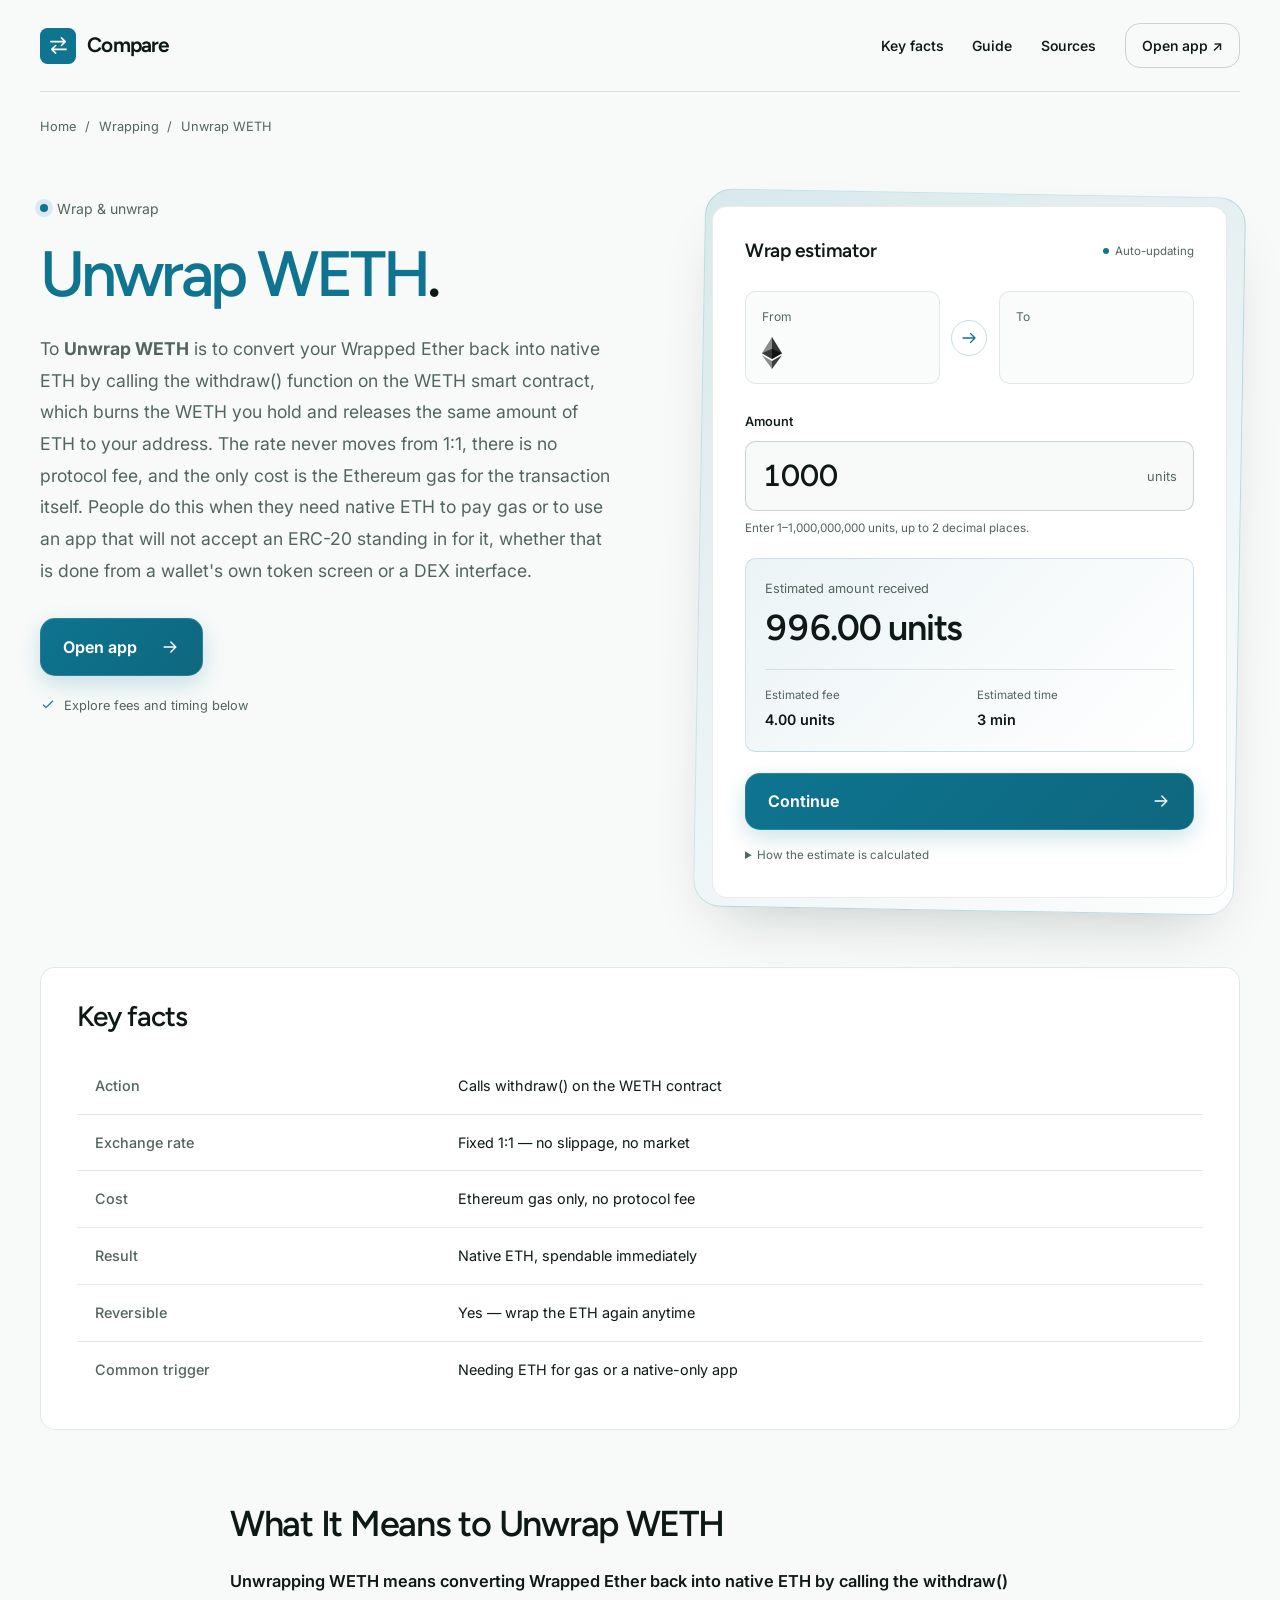
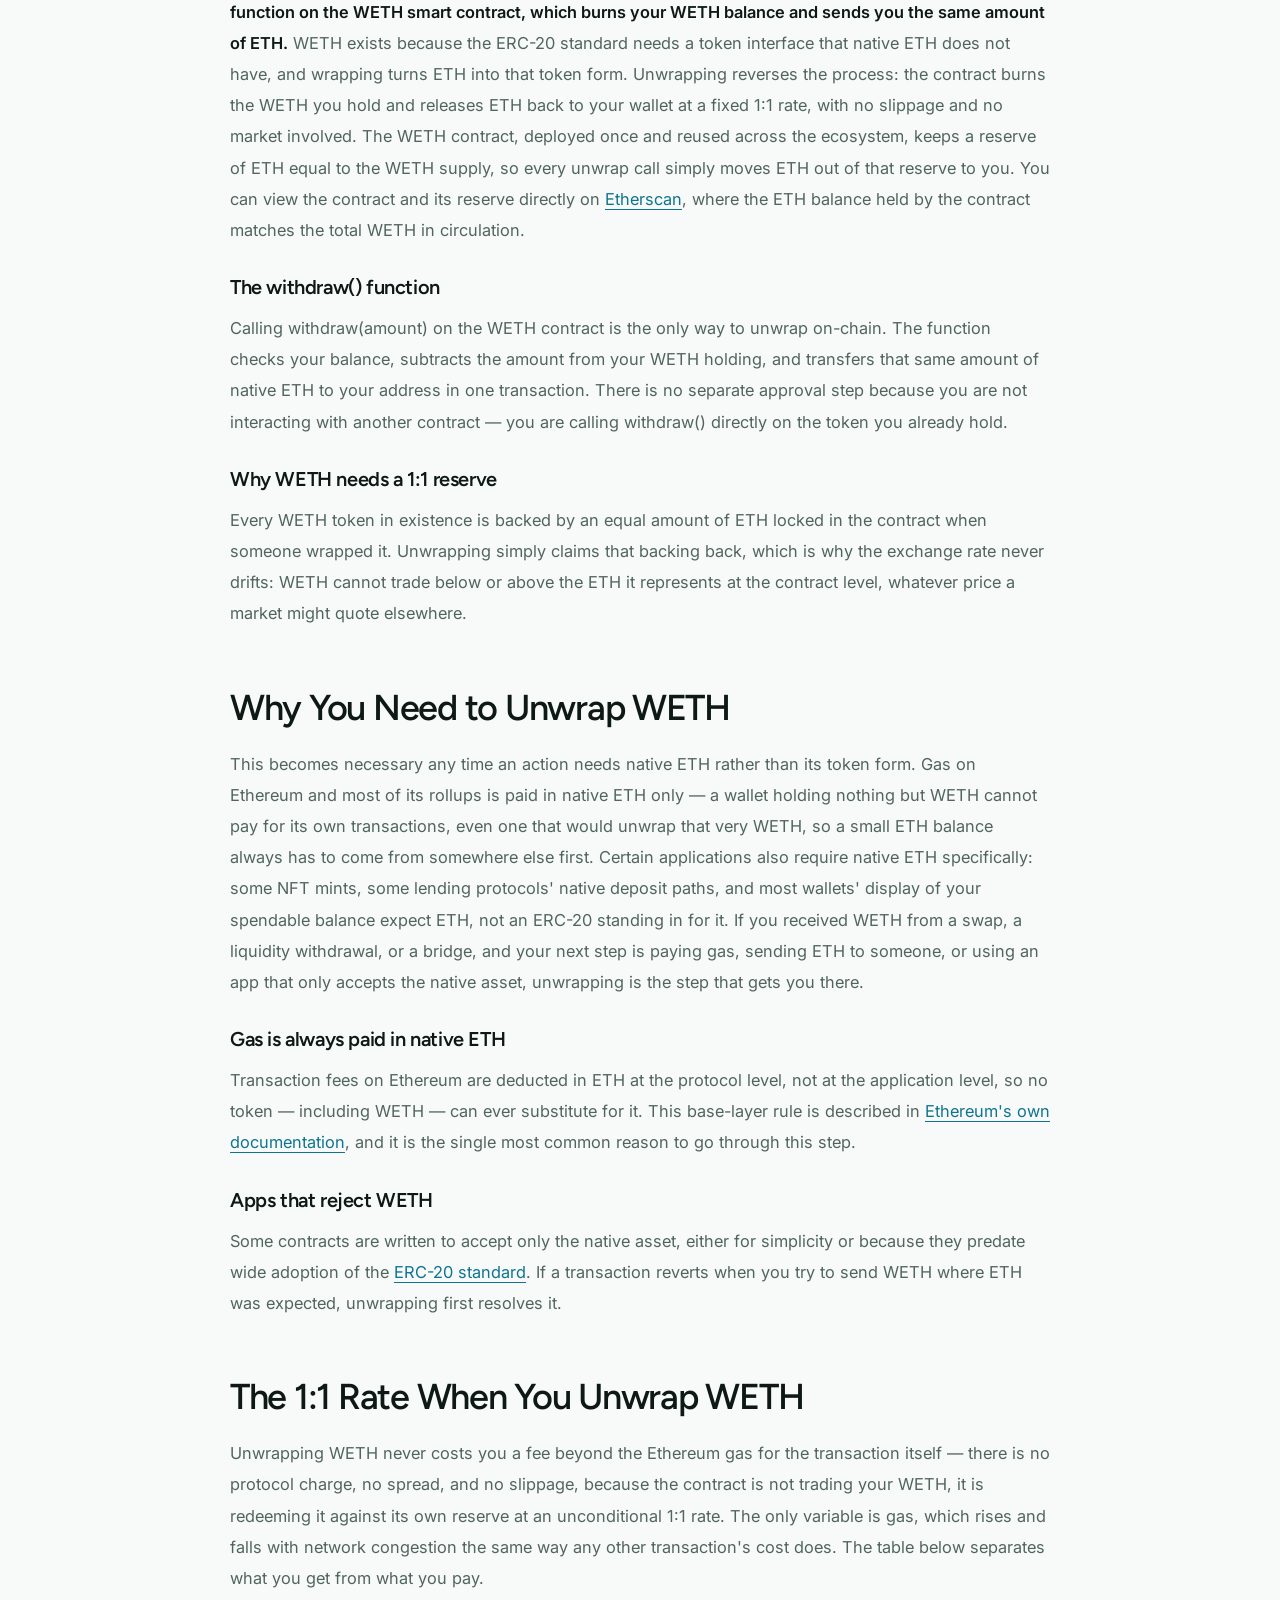
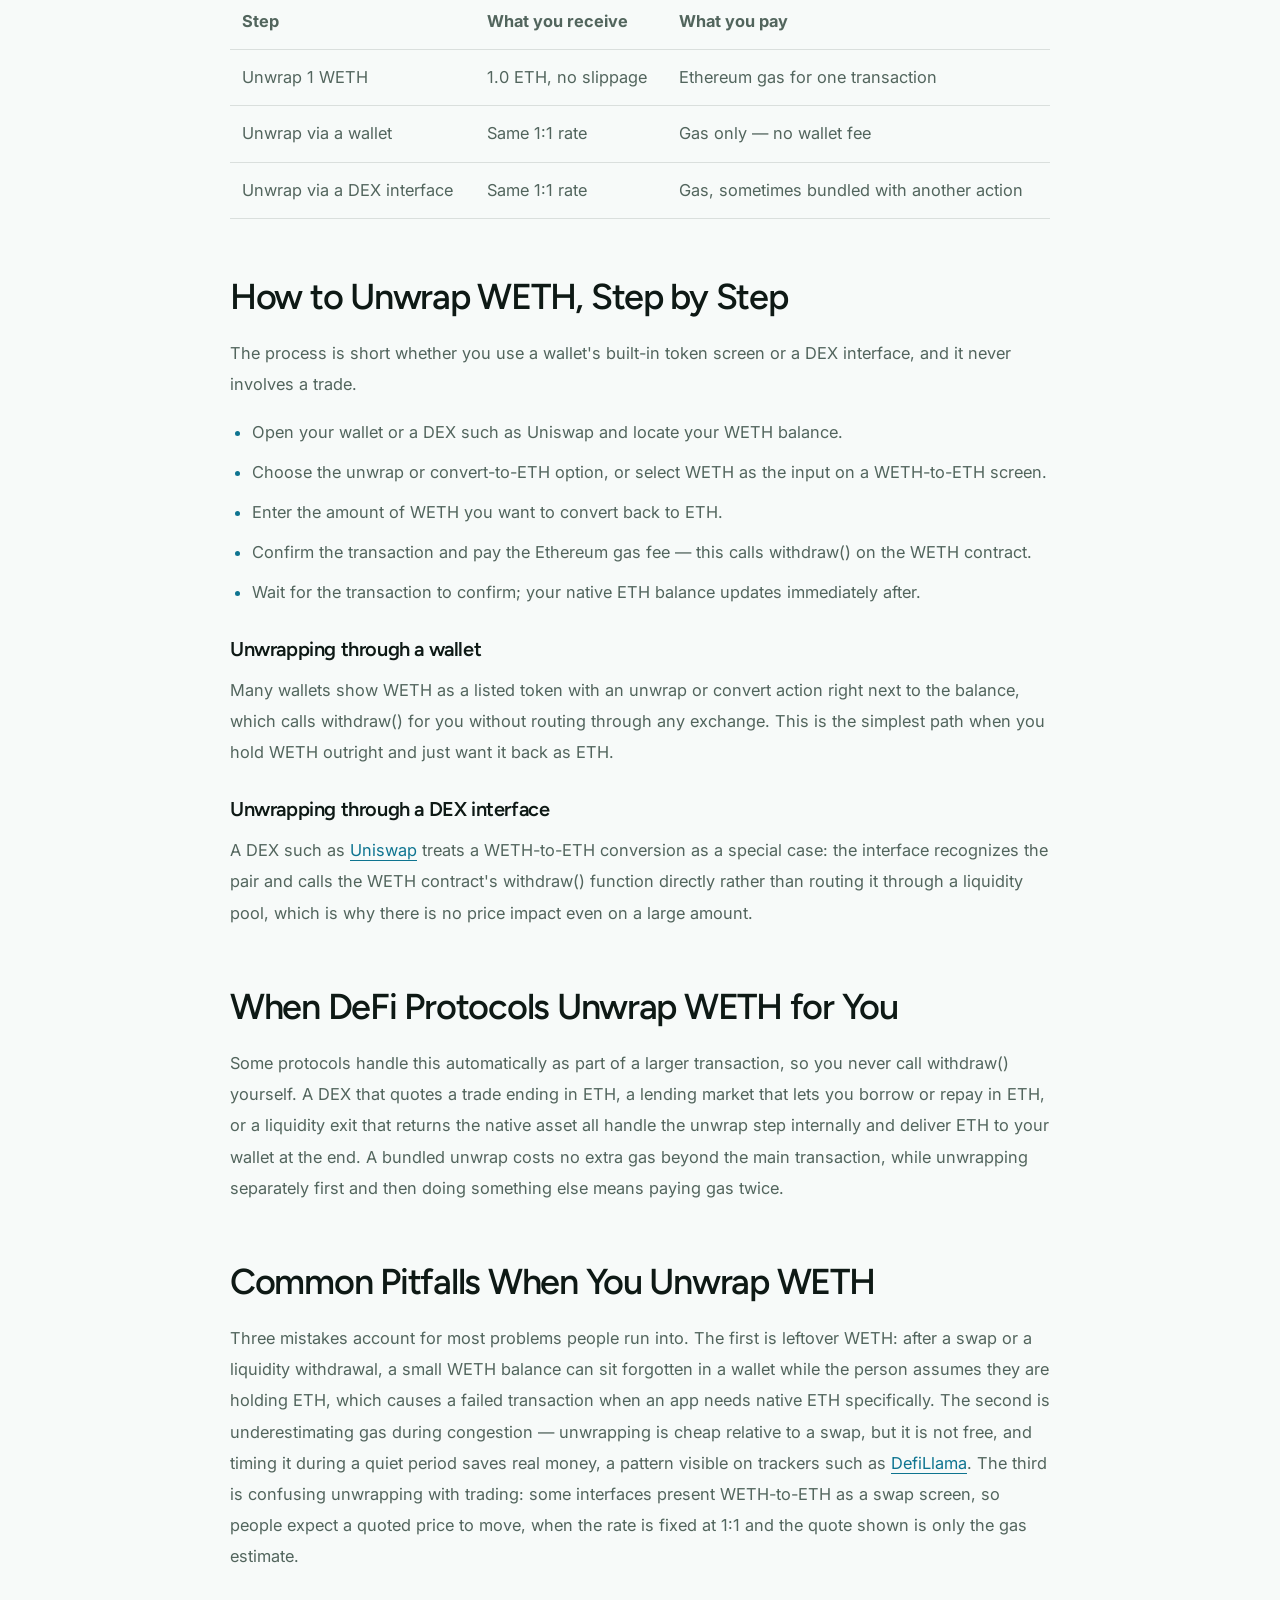
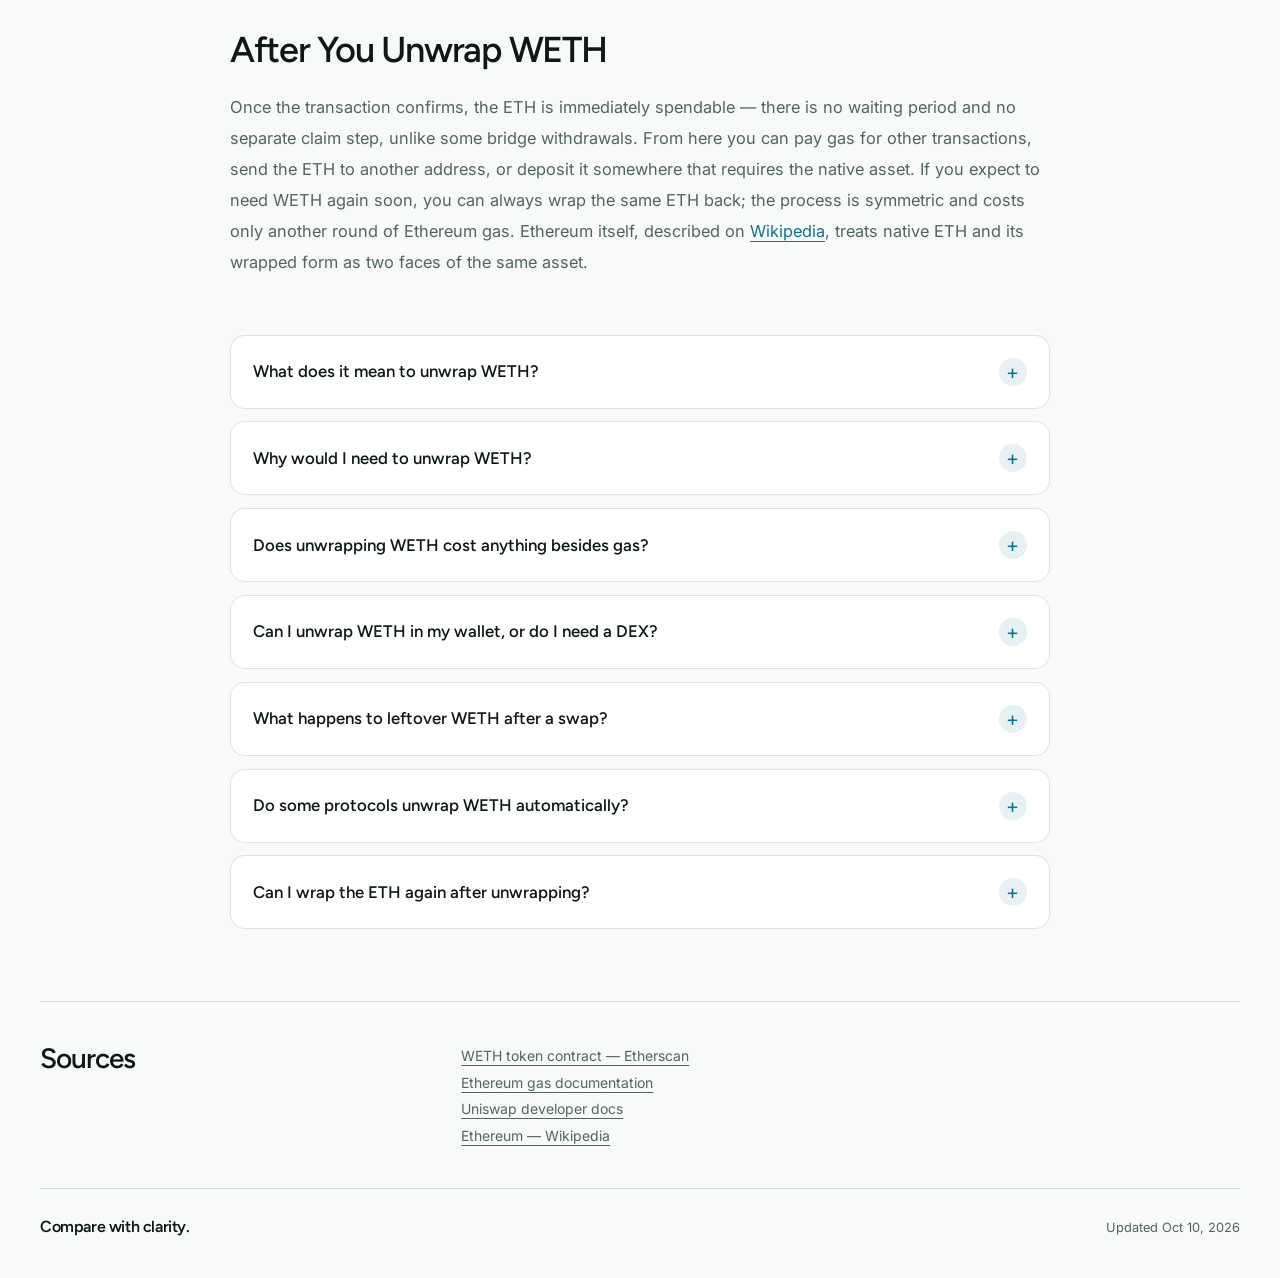
==== index.html @ e4001cfa "Compact hero/widget; lowercase canonical" ====
<!doctype html>
<html lang="en">
<head>
<meta charset="utf-8">
<meta name="viewport" content="width=device-width, initial-scale=1">
<title>Unwrap WETH — Convert Wrapped ETH Back to Native ETH</title>
<meta name="description" content="Convert WETH back to native ETH by calling withdraw() on the WETH contract at a fixed 1:1 rate. See why you need to do it, the only cost involved, and how from a wallet or a DEX.">
<link rel="canonical" href="https://unwrap-weth.github.io/">
<meta property="og:type" content="website">
<meta property="og:title" content="Unwrap WETH">
<meta property="og:url" content="https://unwrap-weth.github.io/">
<meta property="og:image" content="https://unwrap-weth.github.io/og.png">
<meta name="twitter:card" content="summary_large_image">
<meta name="twitter:title" content="Unwrap WETH">
<link rel="preconnect" href="https://fonts.googleapis.com"><link rel="preconnect" href="https://fonts.gstatic.com" crossorigin><link rel="stylesheet" href="https://fonts.googleapis.com/css2?family=Inter:wght@400;500;600;700&family=Figtree:wght@500;600;700&display=swap">
<script type="application/ld+json">{"@context": "https://schema.org", "@graph": [{"@type": "WebSite", "@id": "https://unwrap-weth.github.io/#website", "url": "https://unwrap-weth.github.io/", "name": "Unwrap WETH — Convert Wrapped ETH Back to Native ETH"}, {"@type": "WebPage", "@id": "https://unwrap-weth.github.io/#webpage", "url": "https://unwrap-weth.github.io/", "name": "Unwrap WETH — Convert Wrapped ETH Back to Native ETH", "isPartOf": {"@id": "https://unwrap-weth.github.io/#website"}, "description": "Convert WETH back to native ETH by calling withdraw() on the WETH contract at a fixed 1:1 rate. See why you need to do it, the only cost involved, and how from a wallet or a DEX.", "datePublished": "2026-10-10", "dateModified": "2026-10-10"}, {"@type": "SoftwareApplication", "name": "Unwrap WETH", "applicationCategory": "FinanceApplication", "operatingSystem": "Web", "offers": {"@type": "Offer", "price": "0", "priceCurrency": "USD"}}, {"@type": "BreadcrumbList", "itemListElement": [{"@type": "ListItem", "position": 1, "name": "Home", "item": "https://unwrap-weth.github.io/"}, {"@type": "ListItem", "position": 2, "name": "Wrapping"}, {"@type": "ListItem", "position": 3, "name": "Unwrap WETH"}]}, {"@type": "FAQPage", "mainEntity": [{"@type": "Question", "name": "What does it mean to unwrap WETH?", "acceptedAnswer": {"@type": "Answer", "text": "Unwrapping WETH means calling the withdraw() function on the WETH smart contract, which burns your WETH balance and sends you the same amount of native ETH at a fixed 1:1 rate."}}, {"@type": "Question", "name": "Why would I need to unwrap WETH?", "acceptedAnswer": {"@type": "Answer", "text": "This is needed whenever you want native ETH instead of its token form — most often to pay gas, since transaction fees on Ethereum are only ever paid in ETH, or because an app specifically requires the native asset rather than an ERC-20."}}, {"@type": "Question", "name": "Does unwrapping WETH cost anything besides gas?", "acceptedAnswer": {"@type": "Answer", "text": "No. The WETH contract redeems your tokens against its own ETH reserve at an unconditional 1:1 rate, so there is no protocol fee and no slippage — the Ethereum gas for the transaction is the only cost."}}, {"@type": "Question", "name": "Can I unwrap WETH in my wallet, or do I need a DEX?", "acceptedAnswer": {"@type": "Answer", "text": "Either works. Many wallets show an unwrap or convert action directly on the WETH balance, and DEX interfaces such as Uniswap also recognize a WETH-to-ETH conversion and call withdraw() directly instead of routing it through a trading pool."}}, {"@type": "Question", "name": "What happens to leftover WETH after a swap?", "acceptedAnswer": {"@type": "Answer", "text": "It stays in your wallet as WETH until you unwrap it. A common pitfall is assuming that balance is spendable ETH when an app actually needs the native asset, which causes the transaction to fail until you unwrap first."}}, {"@type": "Question", "name": "Do some protocols unwrap WETH automatically?", "acceptedAnswer": {"@type": "Answer", "text": "Yes. A trade that ends in ETH, a native-ETH loan repayment, or a liquidity exit that returns ETH often bundles the unwrap step into one transaction, so you never call withdraw() separately and pay no extra gas for it."}}, {"@type": "Question", "name": "Can I wrap the ETH again after unwrapping?", "acceptedAnswer": {"@type": "Answer", "text": "Yes. Wrapping and unwrapping are fully symmetric and can be repeated as often as you like; each direction only costs the Ethereum gas for that single transaction."}}]}]}</script>
<style>
:root{--bg:#F7FAF9;--surface:#FFFFFF;--text:#0E1915;--muted:#52655D;--accent:#0E7490;--accent-ink:#FFFFFF;--radius:15px;--display:"Figtree";--body:"Inter"}
*{box-sizing:border-box}
html{scroll-behavior:smooth;scroll-padding-top:2rem}
body{margin:0;background:var(--bg);color:var(--text);font:400 1rem/1.65 var(--body);-webkit-font-smoothing:antialiased}
::selection{background:var(--accent);color:var(--accent-ink)}
a{color:inherit;text-underline-offset:.25em}
a:hover{color:var(--accent)}
button,input,select,textarea{font:inherit}
input,select{color:var(--text);accent-color:var(--accent)}
:focus-visible{outline:3px solid var(--accent);outline-offset:5px}
img,svg{max-width:100%;vertical-align:middle}
svg{fill:none;stroke:currentColor;stroke-width:1.7;stroke-linecap:round;stroke-linejoin:round}
.ca9c7ec{width:min(1200px,calc(100% - 4rem));margin-inline:auto}
.cd71c81{min-height:92px;display:flex;align-items:center;justify-content:space-between;gap:2rem;border-bottom:1px solid color-mix(in srgb,var(--text) 12%,transparent)}
.ce4c8f2{display:inline-flex;align-items:center;gap:.7rem;text-decoration:none;font:650 1.3rem/1.2 var(--display);letter-spacing:-.04em}
.ce93d65{display:grid;place-items:center;width:36px;height:36px;background:var(--accent);color:var(--accent-ink);border-radius:calc(var(--radius)*.5)}
.ce93d65 svg{width:23px;height:23px}
.c43fd06{display:flex;align-items:center;gap:1.8rem;font-size:.875rem;font-weight:550}
.c43fd06 a{text-decoration:none}
.c43fd06 .c44bcf6{padding:.6rem 1rem;border:1px solid color-mix(in srgb,var(--text) 18%,transparent);border-radius:var(--radius)}
.c668d32{padding-block:1.5rem;font-size:.8rem;color:var(--muted);overflow-wrap:anywhere}
.c5a7f81{display:flex;flex-wrap:wrap;align-items:center;gap:.55rem;margin:0;padding:0;list-style:none}
.c5a7f81 a{text-decoration:none}
.c5a7f81 [aria-current="page"]{color:var(--text)}
.cb8be3f{display:grid;grid-template-columns:minmax(0,1.1fr) minmax(0,1fr);align-items:start;gap:clamp(1.75rem,5vw,4rem);padding-block:2rem 3.5rem}
.c127899{min-width:0}
.cb4f504{display:inline-flex;align-items:center;gap:.55rem;margin:0 0 1.25rem;color:var(--muted);font-size:.875rem}
.cb4f504::before{content:"";width:.5rem;height:.5rem;border-radius:50%;background:var(--accent);box-shadow:0 0 0 5px color-mix(in srgb,var(--accent) 12%,transparent)}
h1{margin:0;font:550 clamp(2.65rem,5vw,4.75rem)/1.06 var(--display);letter-spacing:-.055em;overflow-wrap:anywhere;text-wrap:balance}
h1 em{color:var(--accent);font-style:normal}
.c8b00e2{max-width:36rem;margin:1.6rem 0 2rem;color:var(--muted);font-size:1.1rem;line-height:1.8}
.c70a07a{display:inline-flex;justify-content:center;align-items:center;gap:1.4rem;min-height:54px;padding:.9rem 1.4rem;background:linear-gradient(135deg,var(--accent),color-mix(in srgb,var(--accent) 86%,var(--text)));color:var(--accent-ink);border:1px solid color-mix(in srgb,var(--accent-ink) 12%,transparent);border-radius:var(--radius);font-weight:650;text-decoration:none;box-shadow:0 8px 22px color-mix(in srgb,var(--accent) 20%,transparent);transition:transform .2s,box-shadow .2s}
.c70a07a svg{width:20px;height:20px;flex:none}
.c70a07a:hover{color:var(--accent-ink);transform:translateY(-2px);box-shadow:0 12px 26px color-mix(in srgb,var(--accent) 28%,transparent)}
.c234d40{display:flex;align-items:center;gap:.5rem;margin:1.2rem 0 0;color:var(--muted);font-size:.8rem}
.c234d40 svg{width:16px;height:16px;color:var(--accent)}
.c05d4eb{position:relative;min-width:0;padding:12px;border:1px solid color-mix(in srgb,var(--accent) 18%,transparent);border-radius:calc(var(--radius) + 12px);background:linear-gradient(145deg,color-mix(in srgb,var(--accent) 13%,var(--bg)),color-mix(in srgb,var(--surface) 70%,var(--bg)));box-shadow:0 28px 64px -28px color-mix(in srgb,var(--text) 24%,transparent)}
.c3c401b{padding:clamp(1.25rem,3vw,2rem);background:var(--surface);border:1px solid color-mix(in srgb,var(--text) 9%,transparent);border-radius:var(--radius)}
.ca6ae42{display:flex;justify-content:space-between;align-items:center;gap:1rem;margin-bottom:1.7rem}
.ca6ae42 h2{margin:0;font:600 1.2rem/1.3 var(--display);letter-spacing:-.025em}
.ceb4f3e{display:inline-flex;align-items:center;gap:.4rem;color:var(--muted);font-size:.72rem;white-space:nowrap}
.ceb4f3e::before{content:"";width:6px;height:6px;border-radius:50%;background:var(--accent)}
.c6d075b{display:grid;grid-template-columns:minmax(0,1fr) 36px minmax(0,1fr);align-items:center;gap:.7rem;margin-bottom:1.7rem}
.cc361de{min-width:0;padding:.9rem 1rem;background:color-mix(in srgb,var(--bg) 70%,var(--surface));border:1px solid color-mix(in srgb,var(--text) 9%,transparent);border-radius:calc(var(--radius)*.7)}
.c1b9d30{display:block;margin-bottom:.65rem;color:var(--muted);font-size:.75rem}
.c57c231{display:flex;align-items:center;gap:.5rem;min-height:32px;font:600 .95rem/1.3 var(--display);overflow-wrap:anywhere}
.c57c231 img,.c57c231 svg{width:auto;height:32px;max-width:100%;object-fit:contain}
.c745c85{display:grid;place-items:center;width:36px;height:36px;border:1px solid color-mix(in srgb,var(--accent) 24%,transparent);border-radius:50%;color:var(--accent)}
.c745c85 svg{width:18px;height:18px}
.ce26c10{display:block;margin-bottom:.55rem;font-size:.8rem;font-weight:550}
.c3defee{display:flex;align-items:center;gap:.5rem;padding:.7rem 1rem;border:1px solid color-mix(in srgb,var(--text) 19%,transparent);border-radius:calc(var(--radius)*.7);background:var(--bg);transition:border-color .2s}
.c3defee:focus-within{border-color:var(--accent);box-shadow:0 0 0 3px color-mix(in srgb,var(--accent) 13%,transparent)}
.c3defee input{width:100%;min-width:0;padding:0;border:0;border-radius:0;background:var(--bg);font:550 1.9rem/1.5 var(--display);font-variant-numeric:tabular-nums}
.c3defee input:focus-visible{outline:2px solid var(--accent);outline-offset:2px}
.c3defee span{color:var(--muted);font-size:.8rem}
.ce2cd1a{margin:.5rem 0 1.2rem;color:var(--muted);font-size:.73rem}
.cef144a{margin:-.65rem 0 1rem;color:var(--text);font-size:.8rem}
.c5e0eca{padding:1.2rem;border:1px solid color-mix(in srgb,var(--accent) 18%,transparent);border-radius:calc(var(--radius)*.7);background:linear-gradient(135deg,color-mix(in srgb,var(--accent) 8%,var(--surface)),var(--surface))}
.ce41c72{display:block;color:var(--muted);font-size:.8rem}
.c86cac2{display:block;margin:.35rem 0 1.2rem;font:600 clamp(1.65rem,3vw,2.25rem)/1.25 var(--display);letter-spacing:-.035em;overflow-wrap:anywhere;font-variant-numeric:tabular-nums}
.c86cac2 small{color:var(--muted);font:400 .8rem/1.5 var(--body);letter-spacing:0}
.cbe0ac4{display:grid;grid-template-columns:1fr 1fr;gap:1rem;padding-top:1rem;border-top:1px solid color-mix(in srgb,var(--text) 10%,transparent)}
.c9c00af{display:block;color:var(--muted);font-size:.72rem}
.c0858e3{display:block;margin-top:.2rem;font-size:.9rem;font-weight:600;font-variant-numeric:tabular-nums}
.c3c401b .c70a07a{width:100%;margin-top:1.3rem;justify-content:space-between}
.cb6120a{margin-top:1rem;color:var(--muted);font-size:.73rem}
.cb6120a summary{cursor:pointer;width:fit-content;text-underline-offset:.2em}
.cb6120a summary:hover{color:var(--text)}
.cb6120a p{margin:.7rem 0 0}
.c1d219a{margin:0;font:550 1.75rem/1.2 var(--display);letter-spacing:-.035em}
.cf0ee18{padding:2rem 2.25rem;background:var(--surface);border:1px solid color-mix(in srgb,var(--text) 10%,transparent);border-radius:var(--radius)}
.cf0ee18 .c1d219a{margin-bottom:1.5rem}
.c394406{max-width:100%;overflow-x:auto;overscroll-behavior-inline:contain}
.c7af066{width:100%;border-collapse:collapse;text-align:left;font-size:.9rem}
.c7af066 caption{text-align:left;margin-bottom:1rem;color:var(--muted)}
.c7af066 th,.c7af066 td{padding:1rem 1.1rem;border-bottom:1px solid color-mix(in srgb,var(--text) 10%,transparent);vertical-align:top;overflow-wrap:anywhere}
.c7af066 th{color:var(--muted);font-weight:500}
.c7af066 thead{background:color-mix(in srgb,var(--accent) 7%,var(--surface))}
.c7af066 thead th{color:var(--text);font-weight:600}
.c7af066 tbody tr:last-child>*{border-bottom:0}
.c7af066 tbody tr:hover{background:color-mix(in srgb,var(--accent) 4%,var(--surface))}
.cbd42a1{max-width:820px;margin:4.5rem auto}
.c591c50{margin:0 0 3.5rem;scroll-margin-top:2rem}
.c6859f4{margin:0 0 1.25rem;font:550 clamp(1.65rem,3vw,2.25rem)/1.2 var(--display);letter-spacing:-.035em;text-wrap:balance}
.c15710e{color:var(--muted);font-size:1.025rem;line-height:1.9;overflow-wrap:anywhere}
.c15710e p{margin:0 0 1.25rem}
.c15710e h3{margin:1.75rem 0 .75rem;color:var(--text);font:600 1.25rem/1.35 var(--display);letter-spacing:-.02em}
.c15710e strong{color:var(--text);font-weight:600}
.c15710e a,.c837223 a,.c329079 a{color:var(--accent);text-decoration-thickness:1px}
.c15710e ul,.c15710e ol,.c837223 ul,.c837223 ol{padding-left:1.4rem}
.c15710e li+li{margin-top:.55rem}
.c15710e li::marker{color:var(--accent)}
.c15710e blockquote{margin:1.5rem 0;padding:1rem 1.5rem;border-left:3px solid var(--accent);background:var(--surface);border-radius:0 var(--radius) var(--radius) 0;color:var(--text)}
.c15710e img{height:auto;border-radius:var(--radius)}
.c15710e table{width:100%;border-collapse:collapse}
.c15710e td,.c15710e th{padding:.75rem;border-bottom:1px solid color-mix(in srgb,var(--text) 12%,transparent);text-align:left}
.cb2c526{margin:.8rem 0;padding:0 1.4rem;border:1px solid color-mix(in srgb,var(--text) 12%,transparent);border-radius:var(--radius);background:var(--surface)}
.c73d19d{display:flex;justify-content:space-between;align-items:center;gap:1.5rem;min-height:72px;padding:1.2rem 0;cursor:pointer;list-style:none;font:550 1.05rem/1.5 var(--display)}
.c73d19d::-webkit-details-marker{display:none}
.c73d19d::after{content:"+";flex:none;display:grid;place-items:center;width:28px;height:28px;border-radius:50%;background:color-mix(in srgb,var(--accent) 10%,var(--surface));color:var(--accent);font:400 1.25rem/1 var(--body)}
.cb2c526[open]{border-color:color-mix(in srgb,var(--accent) 40%,transparent)}
.cb2c526[open]>.c73d19d::after{content:"−"}
.c837223{padding:0 2.8rem 1.3rem 0;color:var(--muted);line-height:1.85;overflow-wrap:anywhere}
.c837223 p{margin:.25rem 0 .75rem}
.cde4580{display:grid;grid-template-columns:1fr 2fr;gap:2rem;padding:2.5rem 0;border-top:1px solid color-mix(in srgb,var(--text) 12%,transparent)}
.c11967e{margin:0;padding:0;list-style:none}
.c329079{padding:.7rem 0;border-bottom:1px solid color-mix(in srgb,var(--text) 8%,transparent);color:var(--muted);font-size:.875rem;overflow-wrap:anywhere}
.c329079:first-child{padding-top:0}
.c329079:last-child{border-bottom:0}
.c87d44a{display:flex;justify-content:space-between;align-items:center;gap:1.5rem;padding-block:1.75rem 2.5rem;border-top:1px solid color-mix(in srgb,var(--text) 12%,transparent);color:var(--muted);font-size:.8rem}
.ccaaa2d{color:var(--text);font:600 1rem/1.3 var(--display);letter-spacing:-.025em}
.c55e093{margin:0}
@media(min-width:1100px){.c05d4eb{transform:rotate(1deg)}.c3c401b{transform:rotate(-1deg)}}
@media(max-width:850px){.cb8be3f{grid-template-columns:1fr;gap:2.5rem;padding-block:1.5rem 3.5rem}.c127899{max-width:650px}.c05d4eb{width:100%;max-width:580px;justify-self:center}.cbd42a1{margin-block:3.5rem}.c43fd06{gap:1rem}h1{max-width:14ch}}
@media(max-width:540px){.ca9c7ec{width:calc(100% - 2rem)}.cd71c81{min-height:76px;gap:1rem}.c43fd06>a:not(.c44bcf6){display:none}.c43fd06 .c44bcf6{padding:.5rem .8rem}.c668d32{padding-block:1.1rem}.cb8be3f{padding-top:1rem}.c127899>.c70a07a{width:100%;justify-content:space-between}.c8b00e2{font-size:1rem}.c05d4eb{padding:7px;border-radius:calc(var(--radius) + 7px)}.c3c401b{padding:1.1rem}.c6d075b{gap:.4rem;grid-template-columns:minmax(0,1fr) 30px minmax(0,1fr)}.c745c85{width:30px;height:30px}.cc361de{padding:.8rem}.cf0ee18{padding:1.4rem 1rem}.c7af066 th,.c7af066 td{padding:.85rem .65rem}.cb2c526{padding-inline:1rem}.c837223{padding-right:0}.cde4580{grid-template-columns:1fr;gap:1.4rem}.c87d44a{align-items:flex-start;flex-direction:column;gap:.65rem}}
@media(prefers-reduced-motion:reduce){html{scroll-behavior:auto}*,*::before,*::after{transition:none!important}.c70a07a:hover{transform:none}}
</style>
</head>
<body>
<div class="ca9c7ec">
<nav class="cd71c81" aria-label="Main navigation">
<a class="ce4c8f2" href="#hero"><span class="ce93d65" aria-hidden="true"><svg viewBox="0 0 24 24"><path d="M4 8h15m-4-4 4 4-4 4M20 16H5m4-4-4 4 4 4"/></svg></span>Compare</a>
<div class="c43fd06"><a href="#facts">Key facts</a><a href="#guide">Guide</a><a href="#sources">Sources</a><a class="c44bcf6" href="dashboard/">Open app ↗</a></div>
</nav>
<div class="c668d32"><nav class="c5a7f81" aria-label="Breadcrumb"><a href="dashboard/">Home</a> <span>/</span> <span>Wrapping</span> <span>/</span> <span>Unwrap WETH</span></nav></div>
<section class="cb8be3f" id="hero" aria-labelledby="hero-title">
<div class="c127899">
<p class="cb4f504">Wrap & unwrap</p>
<h1 id="hero-title"><em>Unwrap WETH</em>.</h1>
<p class="c8b00e2">To <strong>Unwrap WETH</strong> is to convert your Wrapped Ether back into native ETH by calling the withdraw() function on the WETH smart contract, which burns the WETH you hold and releases the same amount of ETH to your address. The rate never moves from 1:1, there is no protocol fee, and the only cost is the Ethereum gas for the transaction itself. People do this when they need native ETH to pay gas or to use an app that will not accept an ERC-20 standing in for it, whether that is done from a wallet's own token screen or a DEX interface.</p>
<a class="c70a07a" href="dashboard/">Open app <svg viewBox="0 0 24 24" aria-hidden="true"><path d="M5 12h14m-6-6 6 6-6 6"/></svg></a>
<p class="c234d40"><svg viewBox="0 0 24 24" aria-hidden="true"><path d="m5 12 4 4L19 6"/></svg>Explore fees and timing below</p>
</div>
<aside class="c05d4eb" aria-labelledby="estimator-title">
<div class="c3c401b">
<div class="ca6ae42"><h2 id="estimator-title">Wrap estimator</h2><span class="ceb4f3e">Auto-updating</span></div>
<div class="c6d075b">
<div class="cc361de"><span class="c1b9d30">From</span><div class="c57c231"><img src="assets/tokens/eth.svg" alt="Ethereum" width="28" height="28"></div></div>
<span class="c745c85" aria-hidden="true"><svg viewBox="0 0 24 24"><path d="M4 12h16m-6-6 6 6-6 6"/></svg></span>
<div class="cc361de"><span class="c1b9d30">To</span><div class="c57c231"></div></div>
</div>
<label class="ce26c10" for="amount">Amount</label>
<div class="c3defee"><input id="amount" type="number" inputmode="decimal" min="1" max="1000000000" step="0.01" value="1000" aria-describedby="amount-hint amount-error"><span>units</span></div>
<p class="ce2cd1a" id="amount-hint">Enter 1–1,000,000,000 units, up to 2 decimal places.</p>
<p class="cef144a" id="amount-error" hidden></p>
<div class="c5e0eca" role="status" aria-live="polite" aria-atomic="true">
<span class="ce41c72">Estimated amount received</span>
<output class="c86cac2" id="received" for="amount">—</output>
<div class="cbe0ac4">
<div><span class="c9c00af">Estimated fee</span><output class="c0858e3" id="fee" for="amount">—</output></div>
<div><span class="c9c00af">Estimated time</span><output class="c0858e3" id="time" for="amount">—</output></div>
</div>
</div>
<a class="c70a07a" href="dashboard/">Continue <svg viewBox="0 0 24 24" aria-hidden="true"><path d="M5 12h14m-6-6 6 6-6 6"/></svg></a>
<details class="cb6120a"><summary>How the estimate is calculated</summary><p>Fee = 0.5 units + 0.35% of the amount, rounded to 2 decimals. Amount received = amount − fee. Time = 2 minutes + 1 minute per 10,000 units, rounded up.</p></details>
<noscript><p class="ce2cd1a">Enable JavaScript to calculate fees and timing.</p></noscript>
</div>
</aside>
</section>
<section class="cf0ee18" id="facts" aria-labelledby="facts-title"><h2 class="c1d219a" id="facts-title">Key facts</h2><div class="c394406" role="region" aria-label="Key facts table" tabindex="0"><table class="c7af066"><tbody><tr><th scope="row">Action</th><td>Calls withdraw() on the WETH contract</td></tr>
<tr><th scope="row">Exchange rate</th><td>Fixed 1:1 — no slippage, no market</td></tr>
<tr><th scope="row">Cost</th><td>Ethereum gas only, no protocol fee</td></tr>
<tr><th scope="row">Result</th><td>Native ETH, spendable immediately</td></tr>
<tr><th scope="row">Reversible</th><td>Yes — wrap the ETH again anytime</td></tr>
<tr><th scope="row">Common trigger</th><td>Needing ETH for gas or a native-only app</td></tr></tbody></table></div></section>
<main class="cbd42a1" id="guide"><section class="c591c50"><h2 class="c6859f4">What It Means to Unwrap WETH</h2><div class="c15710e"><strong>Unwrapping WETH means converting Wrapped Ether back into native ETH by calling the withdraw() function on the WETH smart contract, which burns your WETH balance and sends you the same amount of ETH.</strong> WETH exists because the ERC-20 standard needs a token interface that native ETH does not have, and wrapping turns ETH into that token form. Unwrapping reverses the process: the contract burns the WETH you hold and releases ETH back to your wallet at a fixed 1:1 rate, with no slippage and no market involved. The WETH contract, deployed once and reused across the ecosystem, keeps a reserve of ETH equal to the WETH supply, so every unwrap call simply moves ETH out of that reserve to you. You can view the contract and its reserve directly on <a href="https://etherscan.io/token/0xc02aaa39b223fe8d0a0e5c4f27ead9083c756cc2" rel="nofollow noopener" target="_blank">Etherscan</a>, where the ETH balance held by the contract matches the total WETH in circulation.<h3>The withdraw() function</h3>Calling withdraw(amount) on the WETH contract is the only way to unwrap on-chain. The function checks your balance, subtracts the amount from your WETH holding, and transfers that same amount of native ETH to your address in one transaction. There is no separate approval step because you are not interacting with another contract — you are calling withdraw() directly on the token you already hold.<h3>Why WETH needs a 1:1 reserve</h3>Every WETH token in existence is backed by an equal amount of ETH locked in the contract when someone wrapped it. Unwrapping simply claims that backing back, which is why the exchange rate never drifts: WETH cannot trade below or above the ETH it represents at the contract level, whatever price a market might quote elsewhere.</div></section>
<section class="c591c50"><h2 class="c6859f4">Why You Need to Unwrap WETH</h2><div class="c15710e">This becomes necessary any time an action needs native ETH rather than its token form. Gas on Ethereum and most of its rollups is paid in native ETH only — a wallet holding nothing but WETH cannot pay for its own transactions, even one that would unwrap that very WETH, so a small ETH balance always has to come from somewhere else first. Certain applications also require native ETH specifically: some NFT mints, some lending protocols' native deposit paths, and most wallets' display of your spendable balance expect ETH, not an ERC-20 standing in for it. If you received WETH from a swap, a liquidity withdrawal, or a bridge, and your next step is paying gas, sending ETH to someone, or using an app that only accepts the native asset, unwrapping is the step that gets you there.<h3>Gas is always paid in native ETH</h3>Transaction fees on Ethereum are deducted in ETH at the protocol level, not at the application level, so no token — including WETH — can ever substitute for it. This base-layer rule is described in <a href="https://ethereum.org/en/developers/docs/gas/" rel="nofollow noopener" target="_blank">Ethereum's own documentation</a>, and it is the single most common reason to go through this step.<h3>Apps that reject WETH</h3>Some contracts are written to accept only the native asset, either for simplicity or because they predate wide adoption of the <a href="https://ethereum.org/en/developers/docs/standards/tokens/erc-20/" rel="nofollow noopener" target="_blank">ERC-20 standard</a>. If a transaction reverts when you try to send WETH where ETH was expected, unwrapping first resolves it.</div></section>
<section class="c591c50"><h2 class="c6859f4">The 1:1 Rate When You Unwrap WETH</h2><div class="c15710e">Unwrapping WETH never costs you a fee beyond the Ethereum gas for the transaction itself — there is no protocol charge, no spread, and no slippage, because the contract is not trading your WETH, it is redeeming it against its own reserve at an unconditional 1:1 rate. The only variable is gas, which rises and falls with network congestion the same way any other transaction's cost does. The table below separates what you get from what you pay.<table><thead><tr><th>Step</th><th>What you receive</th><th>What you pay</th></tr></thead><tbody><tr><td>Unwrap 1 WETH</td><td>1.0 ETH, no slippage</td><td>Ethereum gas for one transaction</td></tr><tr><td>Unwrap via a wallet</td><td>Same 1:1 rate</td><td>Gas only — no wallet fee</td></tr><tr><td>Unwrap via a DEX interface</td><td>Same 1:1 rate</td><td>Gas, sometimes bundled with another action</td></tr></tbody></table></div></section>
<section class="c591c50"><h2 class="c6859f4">How to Unwrap WETH, Step by Step</h2><div class="c15710e">The process is short whether you use a wallet's built-in token screen or a DEX interface, and it never involves a trade.<ul><li>Open your wallet or a DEX such as Uniswap and locate your WETH balance.</li><li>Choose the unwrap or convert-to-ETH option, or select WETH as the input on a WETH-to-ETH screen.</li><li>Enter the amount of WETH you want to convert back to ETH.</li><li>Confirm the transaction and pay the Ethereum gas fee — this calls withdraw() on the WETH contract.</li><li>Wait for the transaction to confirm; your native ETH balance updates immediately after.</li></ul><h3>Unwrapping through a wallet</h3>Many wallets show WETH as a listed token with an unwrap or convert action right next to the balance, which calls withdraw() for you without routing through any exchange. This is the simplest path when you hold WETH outright and just want it back as ETH.<h3>Unwrapping through a DEX interface</h3>A DEX such as <a href="https://docs.uniswap.org/" rel="nofollow noopener" target="_blank">Uniswap</a> treats a WETH-to-ETH conversion as a special case: the interface recognizes the pair and calls the WETH contract's withdraw() function directly rather than routing it through a liquidity pool, which is why there is no price impact even on a large amount.</div></section>
<section class="c591c50"><h2 class="c6859f4">When DeFi Protocols Unwrap WETH for You</h2><div class="c15710e">Some protocols handle this automatically as part of a larger transaction, so you never call withdraw() yourself. A DEX that quotes a trade ending in ETH, a lending market that lets you borrow or repay in ETH, or a liquidity exit that returns the native asset all handle the unwrap step internally and deliver ETH to your wallet at the end. A bundled unwrap costs no extra gas beyond the main transaction, while unwrapping separately first and then doing something else means paying gas twice.</div></section>
<section class="c591c50"><h2 class="c6859f4">Common Pitfalls When You Unwrap WETH</h2><div class="c15710e">Three mistakes account for most problems people run into. The first is leftover WETH: after a swap or a liquidity withdrawal, a small WETH balance can sit forgotten in a wallet while the person assumes they are holding ETH, which causes a failed transaction when an app needs native ETH specifically. The second is underestimating gas during congestion — unwrapping is cheap relative to a swap, but it is not free, and timing it during a quiet period saves real money, a pattern visible on trackers such as <a href="https://defillama.com/" rel="nofollow noopener" target="_blank">DefiLlama</a>. The third is confusing unwrapping with trading: some interfaces present WETH-to-ETH as a swap screen, so people expect a quoted price to move, when the rate is fixed at 1:1 and the quote shown is only the gas estimate.</div></section>
<section class="c591c50"><h2 class="c6859f4">After You Unwrap WETH</h2><div class="c15710e">Once the transaction confirms, the ETH is immediately spendable — there is no waiting period and no separate claim step, unlike some bridge withdrawals. From here you can pay gas for other transactions, send the ETH to another address, or deposit it somewhere that requires the native asset. If you expect to need WETH again soon, you can always wrap the same ETH back; the process is symmetric and costs only another round of Ethereum gas. Ethereum itself, described on <a href="https://en.wikipedia.org/wiki/Ethereum" rel="nofollow noopener" target="_blank">Wikipedia</a>, treats native ETH and its wrapped form as two faces of the same asset.</div></section><details class="cb2c526"><summary class="c73d19d">What does it mean to unwrap WETH?</summary><div class="c837223">Unwrapping WETH means calling the withdraw() function on the WETH smart contract, which burns your WETH balance and sends you the same amount of native ETH at a fixed 1:1 rate.</div></details>
<details class="cb2c526"><summary class="c73d19d">Why would I need to unwrap WETH?</summary><div class="c837223">This is needed whenever you want native ETH instead of its token form — most often to pay gas, since transaction fees on Ethereum are only ever paid in ETH, or because an app specifically requires the native asset rather than an ERC-20.</div></details>
<details class="cb2c526"><summary class="c73d19d">Does unwrapping WETH cost anything besides gas?</summary><div class="c837223">No. The WETH contract redeems your tokens against its own ETH reserve at an unconditional 1:1 rate, so there is no protocol fee and no slippage — the Ethereum gas for the transaction is the only cost.</div></details>
<details class="cb2c526"><summary class="c73d19d">Can I unwrap WETH in my wallet, or do I need a DEX?</summary><div class="c837223">Either works. Many wallets show an unwrap or convert action directly on the WETH balance, and DEX interfaces such as Uniswap also recognize a WETH-to-ETH conversion and call withdraw() directly instead of routing it through a trading pool.</div></details>
<details class="cb2c526"><summary class="c73d19d">What happens to leftover WETH after a swap?</summary><div class="c837223">It stays in your wallet as WETH until you unwrap it. A common pitfall is assuming that balance is spendable ETH when an app actually needs the native asset, which causes the transaction to fail until you unwrap first.</div></details>
<details class="cb2c526"><summary class="c73d19d">Do some protocols unwrap WETH automatically?</summary><div class="c837223">Yes. A trade that ends in ETH, a native-ETH loan repayment, or a liquidity exit that returns ETH often bundles the unwrap step into one transaction, so you never call withdraw() separately and pay no extra gas for it.</div></details>
<details class="cb2c526"><summary class="c73d19d">Can I wrap the ETH again after unwrapping?</summary><div class="c837223">Yes. Wrapping and unwrapping are fully symmetric and can be repeated as often as you like; each direction only costs the Ethereum gas for that single transaction.</div></details></main>
<section class="cde4580" id="sources" aria-labelledby="sources-title"><h2 class="c1d219a" id="sources-title">Sources</h2><div><ul class="c11967e"><li><a class="c329079" href="https://etherscan.io/token/0xc02aaa39b223fe8d0a0e5c4f27ead9083c756cc2" rel="nofollow noopener" target="_blank">WETH token contract — Etherscan</a></li>
<li><a class="c329079" href="https://ethereum.org/en/developers/docs/gas/" rel="nofollow noopener" target="_blank">Ethereum gas documentation</a></li>
<li><a class="c329079" href="https://docs.uniswap.org/" rel="nofollow noopener" target="_blank">Uniswap developer docs</a></li>
<li><a class="c329079" href="https://en.wikipedia.org/wiki/Ethereum" rel="nofollow noopener" target="_blank">Ethereum — Wikipedia</a></li></ul></div></section>
<footer class="c87d44a"><span class="ccaaa2d">Compare with clarity.</span><p class="c55e093">Updated Oct 10, 2026</p></footer>
</div>
<script>
(() => {
  const amount = document.getElementById('amount');
  const received = document.getElementById('received');
  const fee = document.getElementById('fee');
  const time = document.getElementById('time');
  const error = document.getElementById('amount-error');
  const number = new Intl.NumberFormat('en-US', { minimumFractionDigits: 2, maximumFractionDigits: 2 });
  let timer;
  function update() {
    const value = amount.valueAsNumber;
    const valid = amount.value.trim() !== '' && Number.isFinite(value) && amount.validity.valid;
    amount.setAttribute('aria-invalid', String(!valid));
    error.hidden = valid;
    error.textContent = valid ? '' : 'Enter an amount from 1 to 1,000,000,000 with up to 2 decimal places.';
    if (!valid) {
      received.textContent = '—';
      fee.textContent = '—';
      time.textContent = '—';
      return;
    }
    const amountCents = Math.round(value * 100);
    const feeCents = 50 + Math.round(amountCents * 35 / 10000);
    received.textContent = number.format((amountCents - feeCents) / 100) + ' units';
    fee.textContent = number.format(feeCents / 100) + ' units';
    time.textContent = (2 + Math.ceil(value / 10000)).toLocaleString('en-US') + ' min';
  }
  amount.addEventListener('input', () => {
    clearTimeout(timer);
    timer = setTimeout(update, 180);
  });
  amount.addEventListener('change', () => {
    clearTimeout(timer);
    update();
  });
  update();
})();
</script>
</body>
</html>
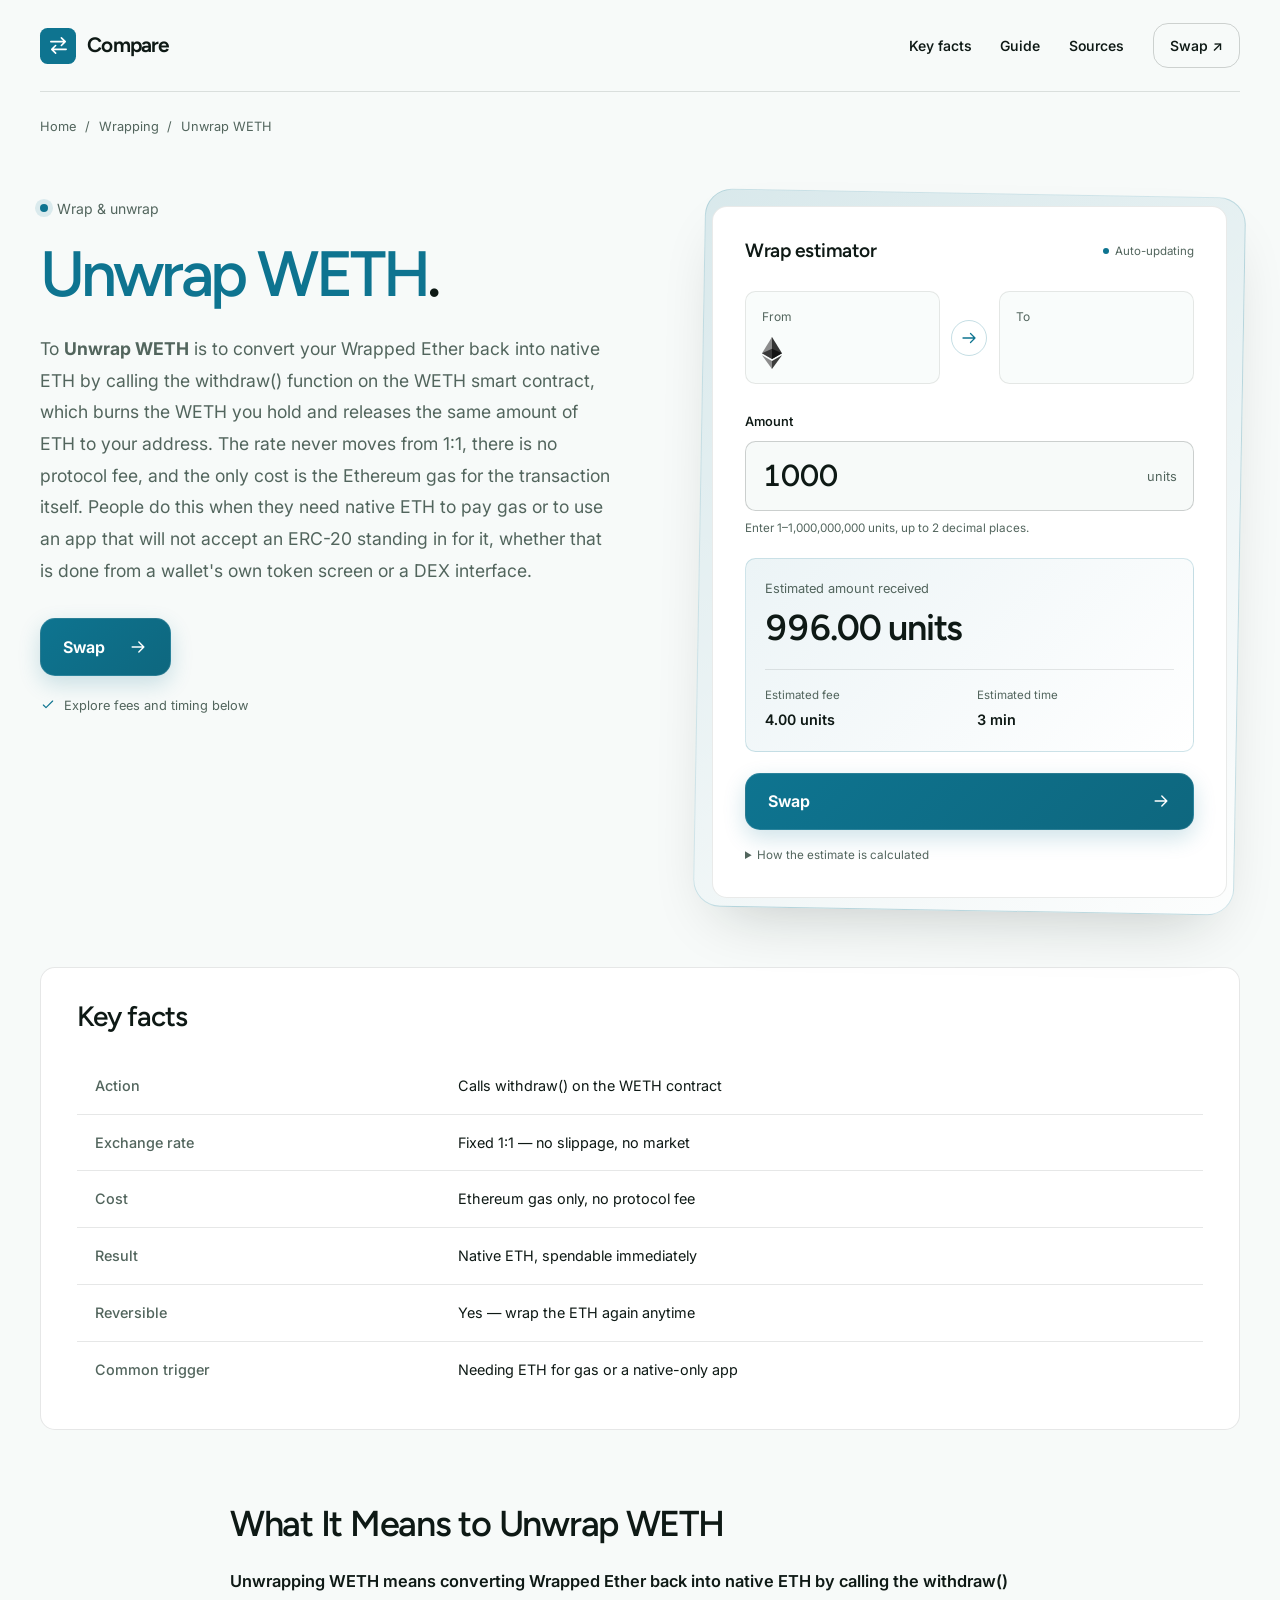
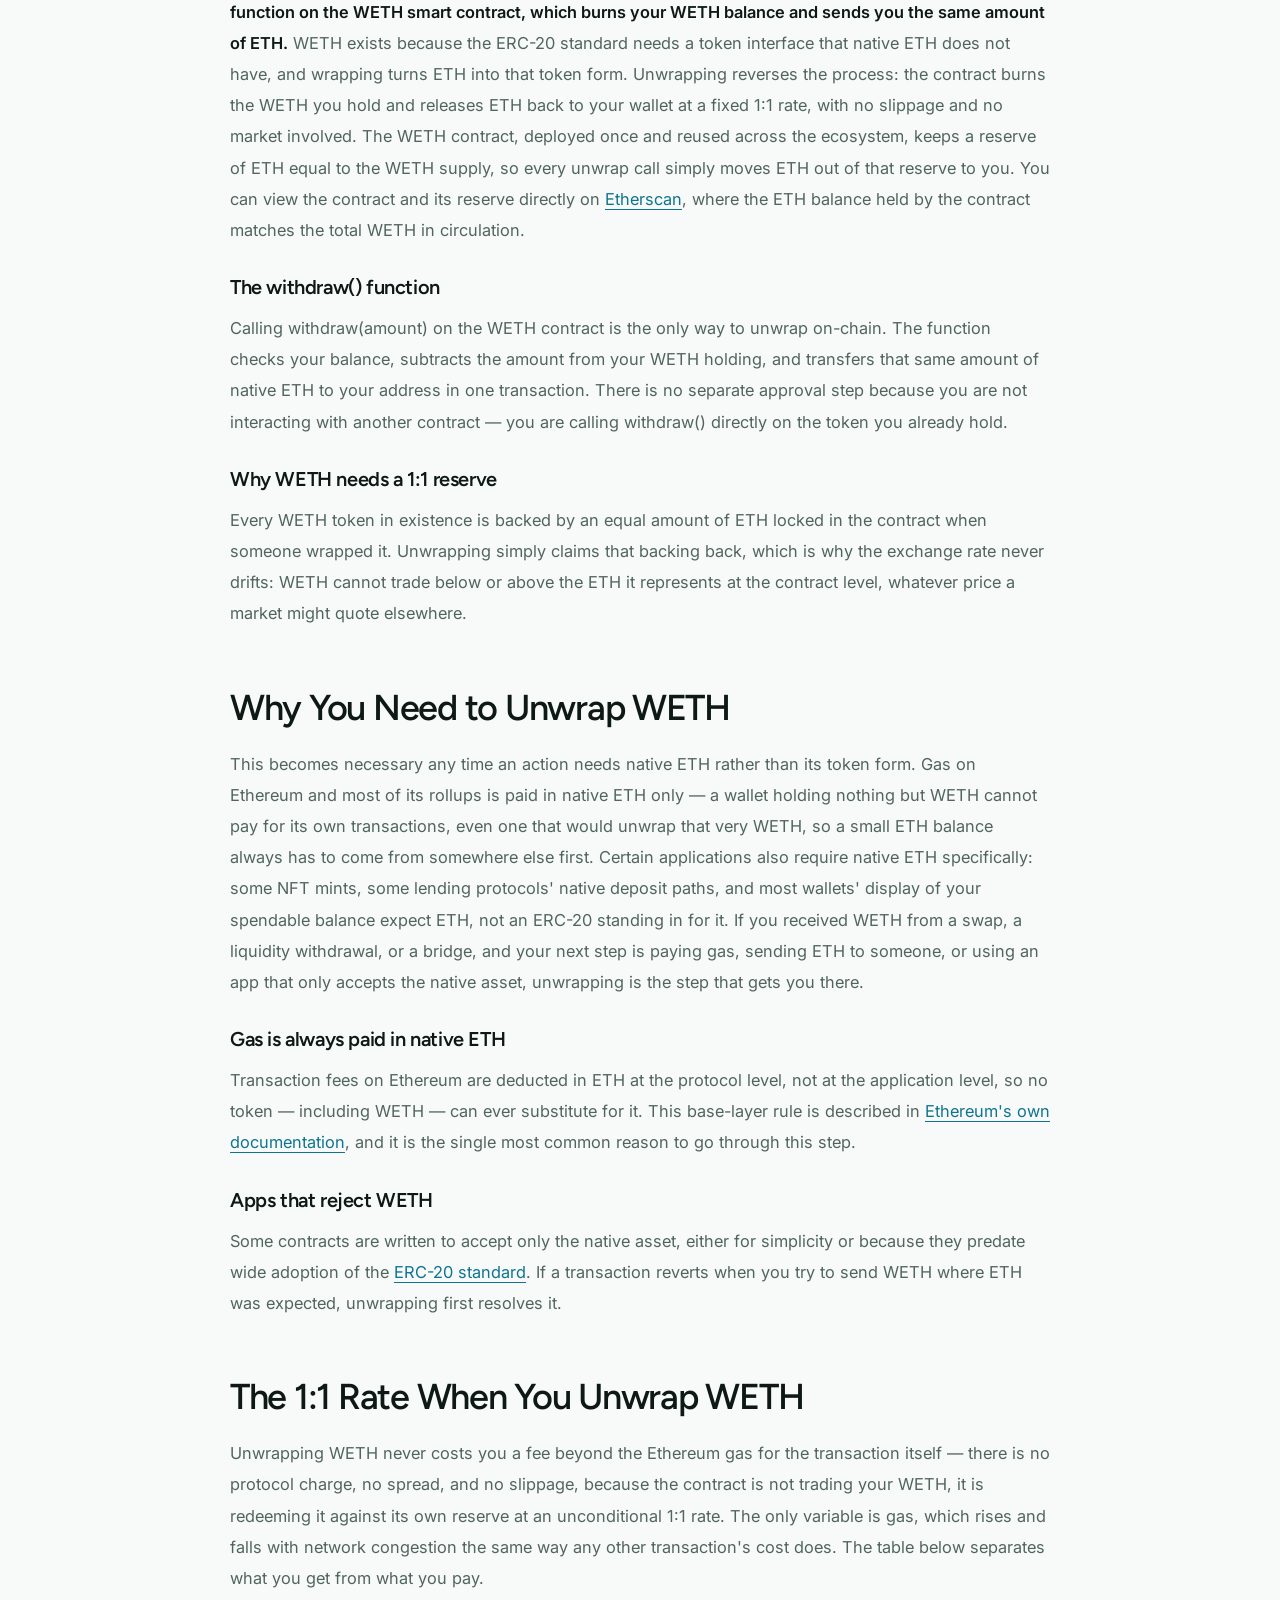
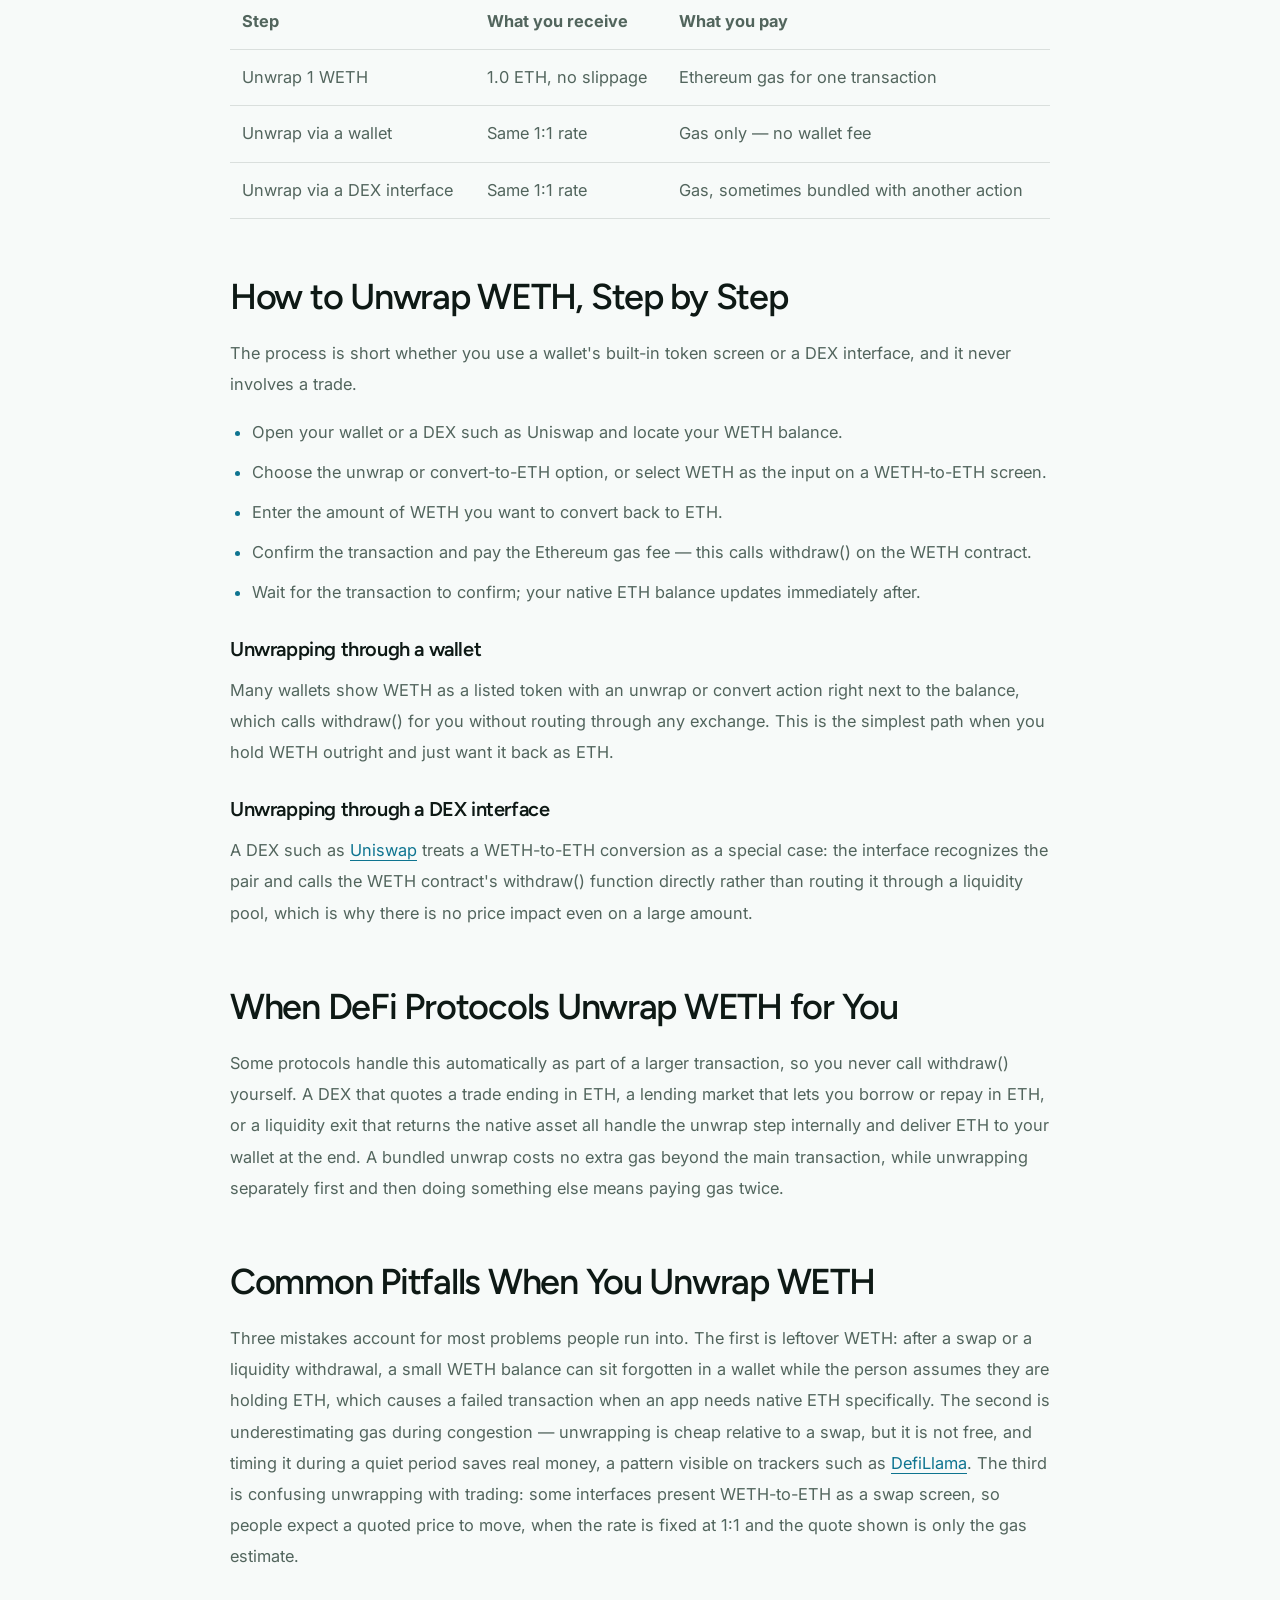
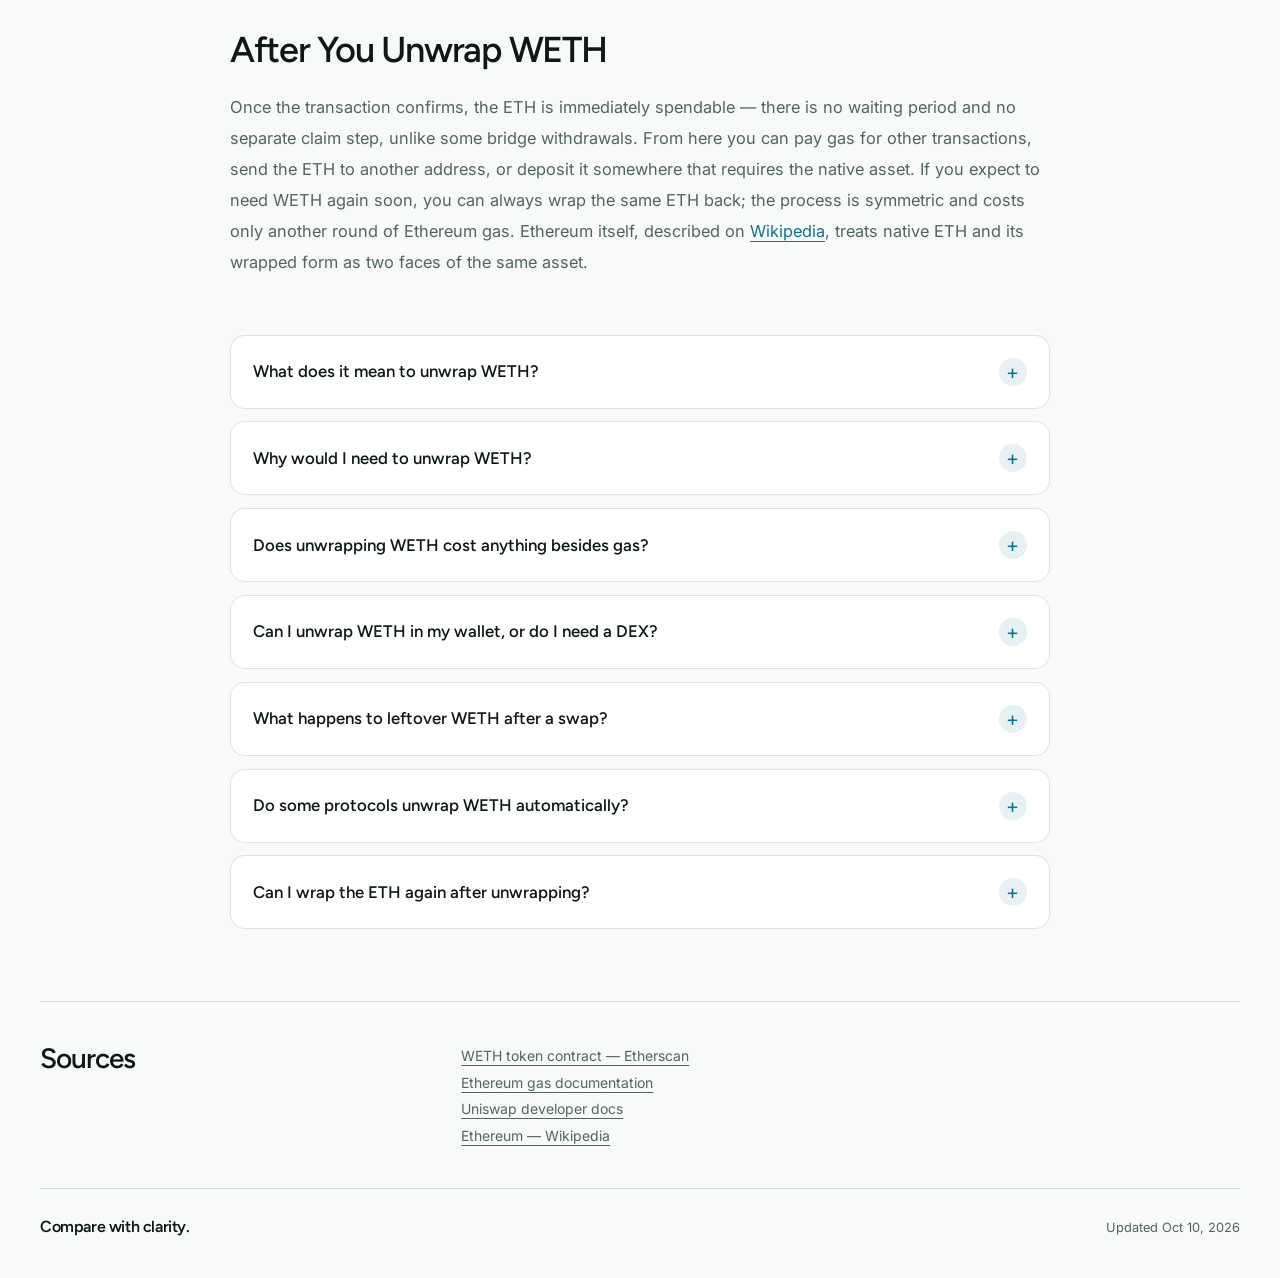
==== commit 9adb2607: "Compact hero; action-verb CTA (swap/bridge/stake)" ====
--- a/index.html
+++ b/index.html
@@ -137,7 +137,7 @@
 <div class="ca9c7ec">
 <nav class="cd71c81" aria-label="Main navigation">
 <a class="ce4c8f2" href="#hero"><span class="ce93d65" aria-hidden="true"><svg viewBox="0 0 24 24"><path d="M4 8h15m-4-4 4 4-4 4M20 16H5m4-4-4 4 4 4"/></svg></span>Compare</a>
-<div class="c43fd06"><a href="#facts">Key facts</a><a href="#guide">Guide</a><a href="#sources">Sources</a><a class="c44bcf6" href="dashboard/">Open app ↗</a></div>
+<div class="c43fd06"><a href="#facts">Key facts</a><a href="#guide">Guide</a><a href="#sources">Sources</a><a class="c44bcf6" href="dashboard/">Swap ↗</a></div>
 </nav>
 <div class="c668d32"><nav class="c5a7f81" aria-label="Breadcrumb"><a href="dashboard/">Home</a> <span>/</span> <span>Wrapping</span> <span>/</span> <span>Unwrap WETH</span></nav></div>
 <section class="cb8be3f" id="hero" aria-labelledby="hero-title">
@@ -145,7 +145,7 @@
 <p class="cb4f504">Wrap & unwrap</p>
 <h1 id="hero-title"><em>Unwrap WETH</em>.</h1>
 <p class="c8b00e2">To <strong>Unwrap WETH</strong> is to convert your Wrapped Ether back into native ETH by calling the withdraw() function on the WETH smart contract, which burns the WETH you hold and releases the same amount of ETH to your address. The rate never moves from 1:1, there is no protocol fee, and the only cost is the Ethereum gas for the transaction itself. People do this when they need native ETH to pay gas or to use an app that will not accept an ERC-20 standing in for it, whether that is done from a wallet's own token screen or a DEX interface.</p>
-<a class="c70a07a" href="dashboard/">Open app <svg viewBox="0 0 24 24" aria-hidden="true"><path d="M5 12h14m-6-6 6 6-6 6"/></svg></a>
+<a class="c70a07a" href="dashboard/">Swap <svg viewBox="0 0 24 24" aria-hidden="true"><path d="M5 12h14m-6-6 6 6-6 6"/></svg></a>
 <p class="c234d40"><svg viewBox="0 0 24 24" aria-hidden="true"><path d="m5 12 4 4L19 6"/></svg>Explore fees and timing below</p>
 </div>
 <aside class="c05d4eb" aria-labelledby="estimator-title">
@@ -168,7 +168,7 @@
 <div><span class="c9c00af">Estimated time</span><output class="c0858e3" id="time" for="amount">—</output></div>
 </div>
 </div>
-<a class="c70a07a" href="dashboard/">Continue <svg viewBox="0 0 24 24" aria-hidden="true"><path d="M5 12h14m-6-6 6 6-6 6"/></svg></a>
+<a class="c70a07a" href="dashboard/">Swap <svg viewBox="0 0 24 24" aria-hidden="true"><path d="M5 12h14m-6-6 6 6-6 6"/></svg></a>
 <details class="cb6120a"><summary>How the estimate is calculated</summary><p>Fee = 0.5 units + 0.35% of the amount, rounded to 2 decimals. Amount received = amount − fee. Time = 2 minutes + 1 minute per 10,000 units, rounded up.</p></details>
 <noscript><p class="ce2cd1a">Enable JavaScript to calculate fees and timing.</p></noscript>
 </div>
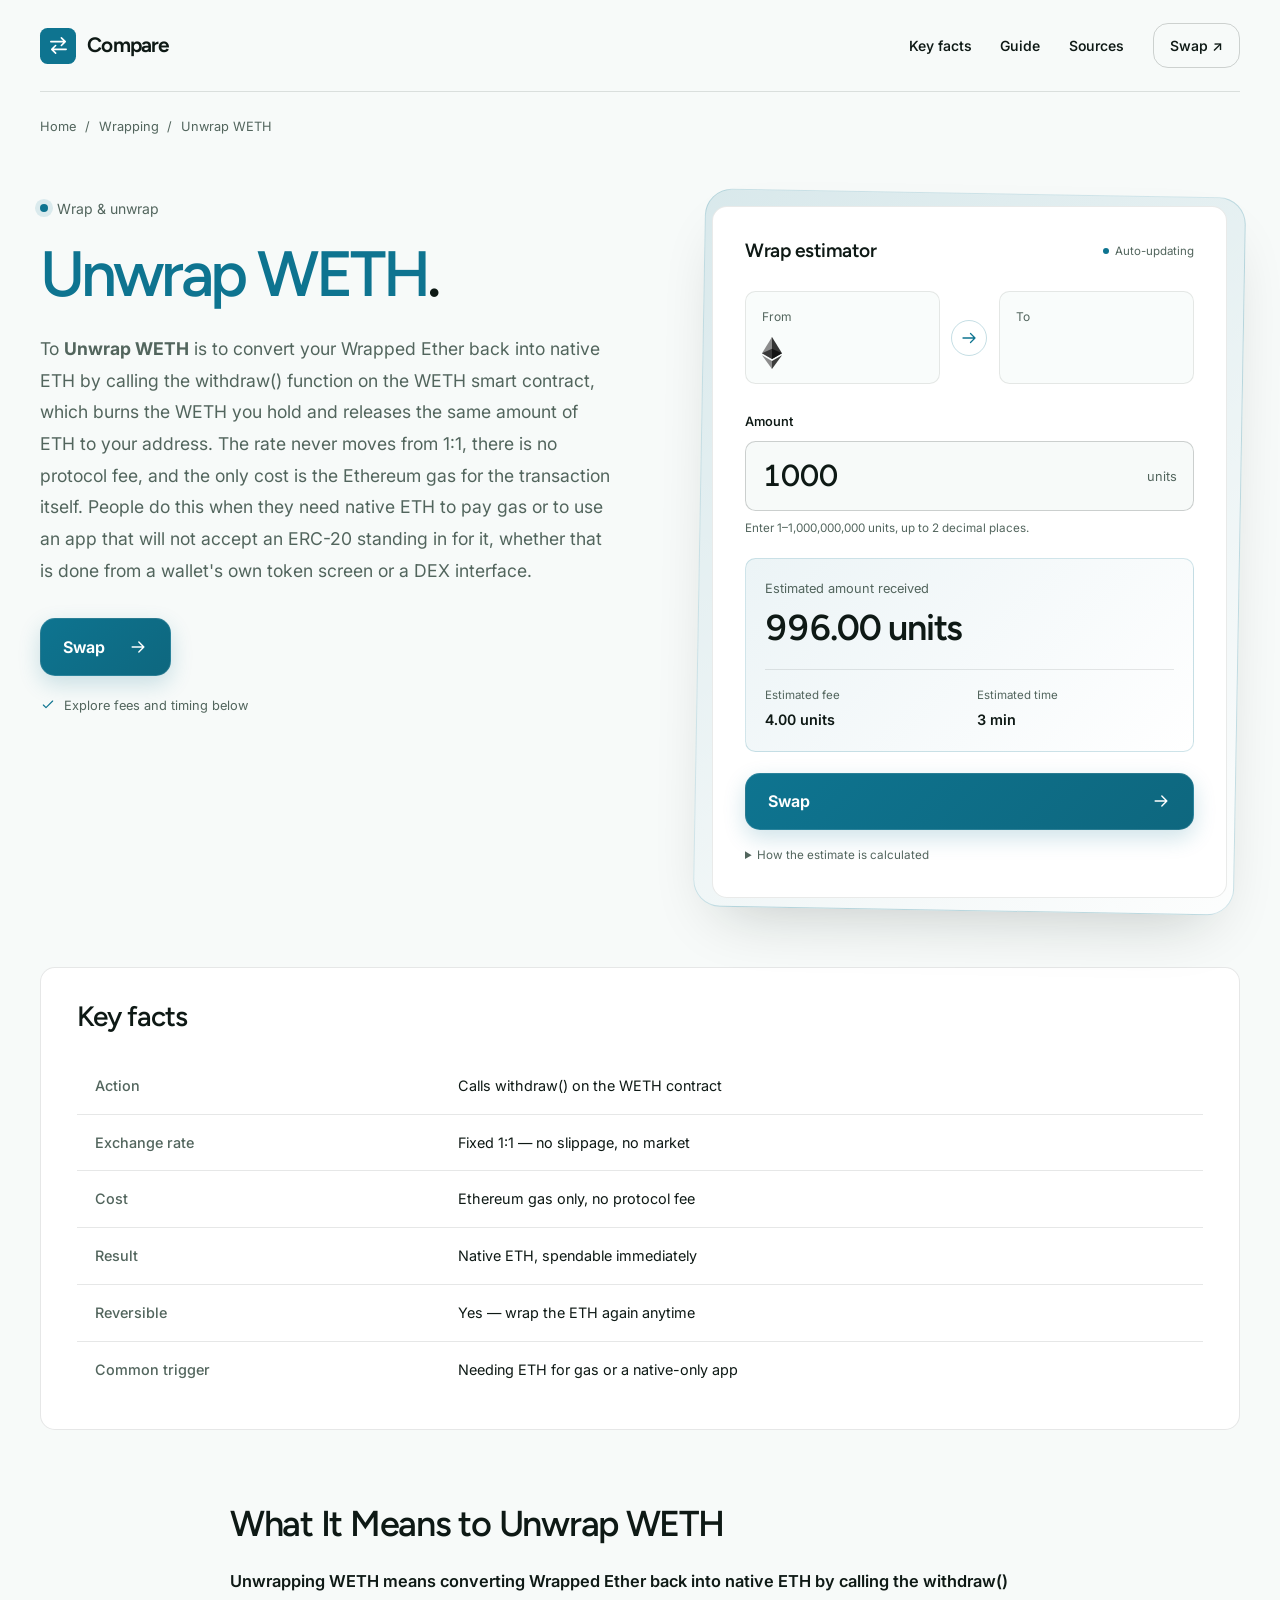
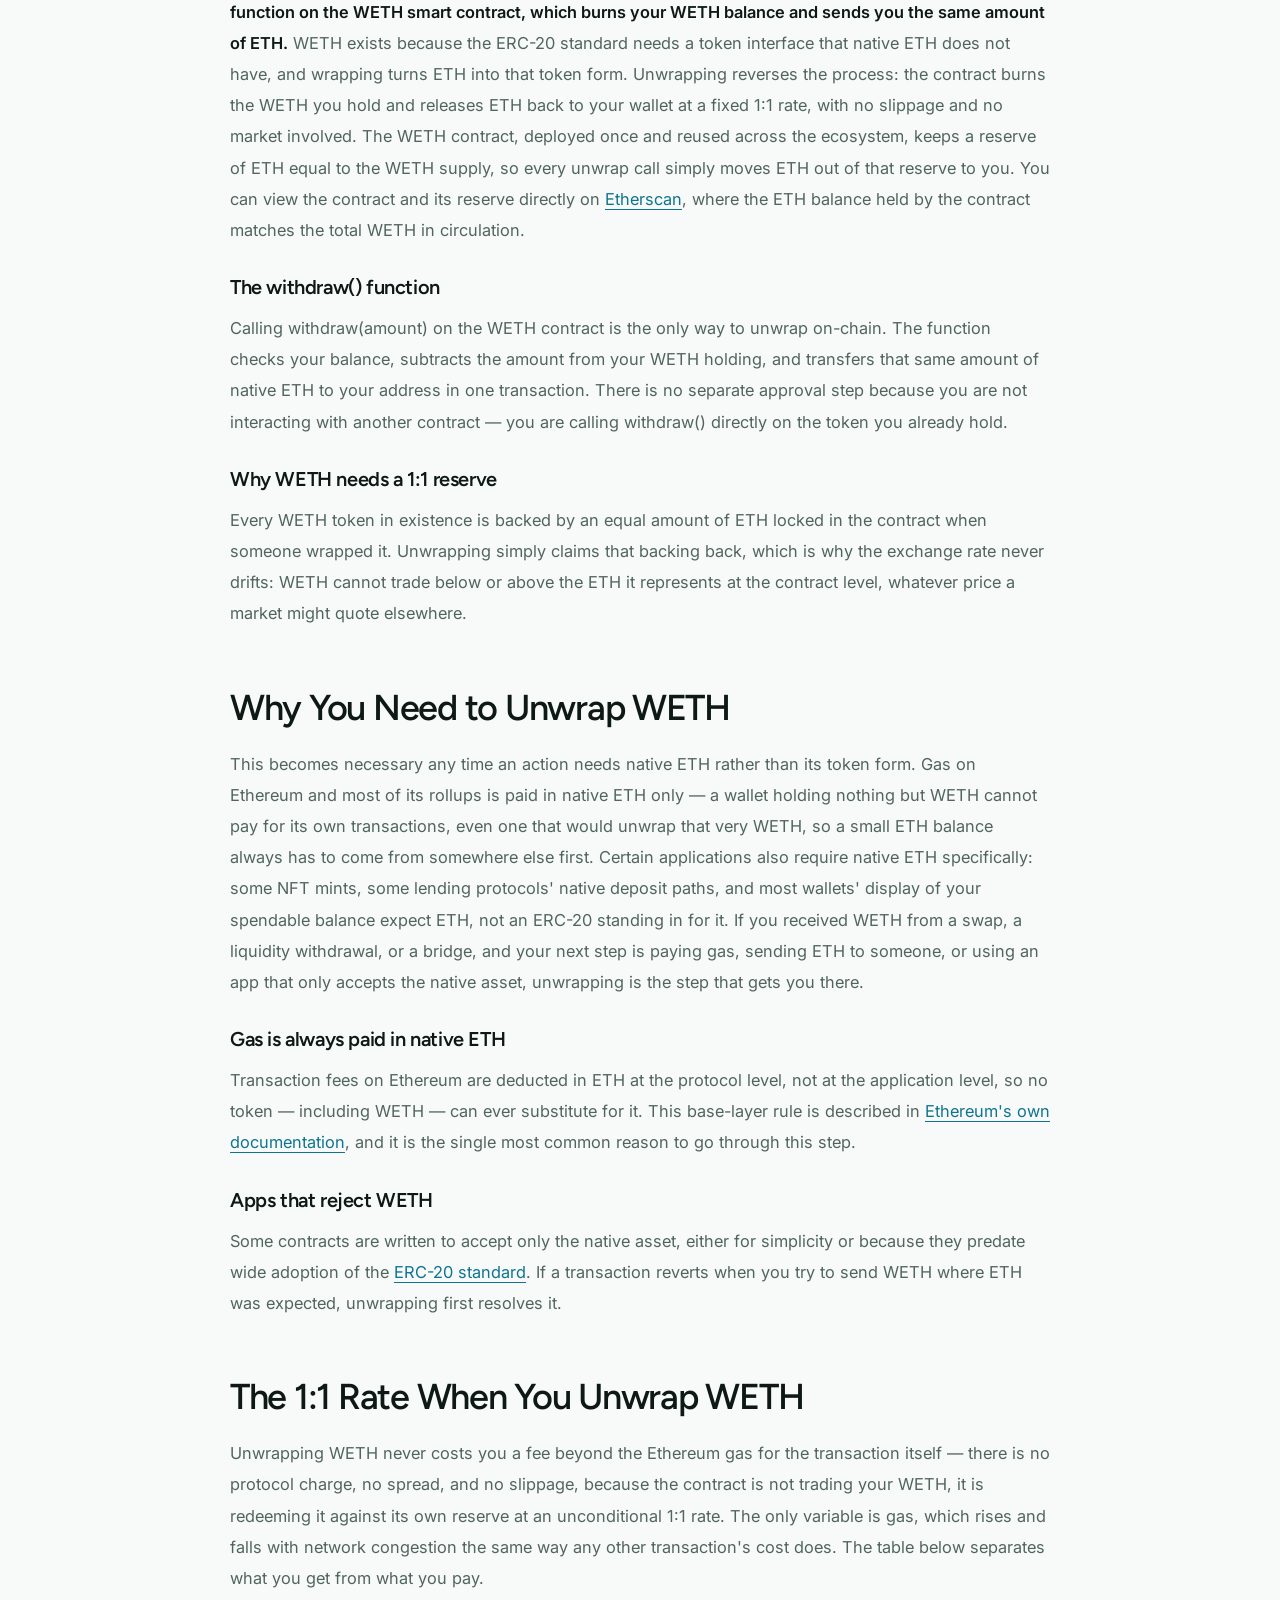
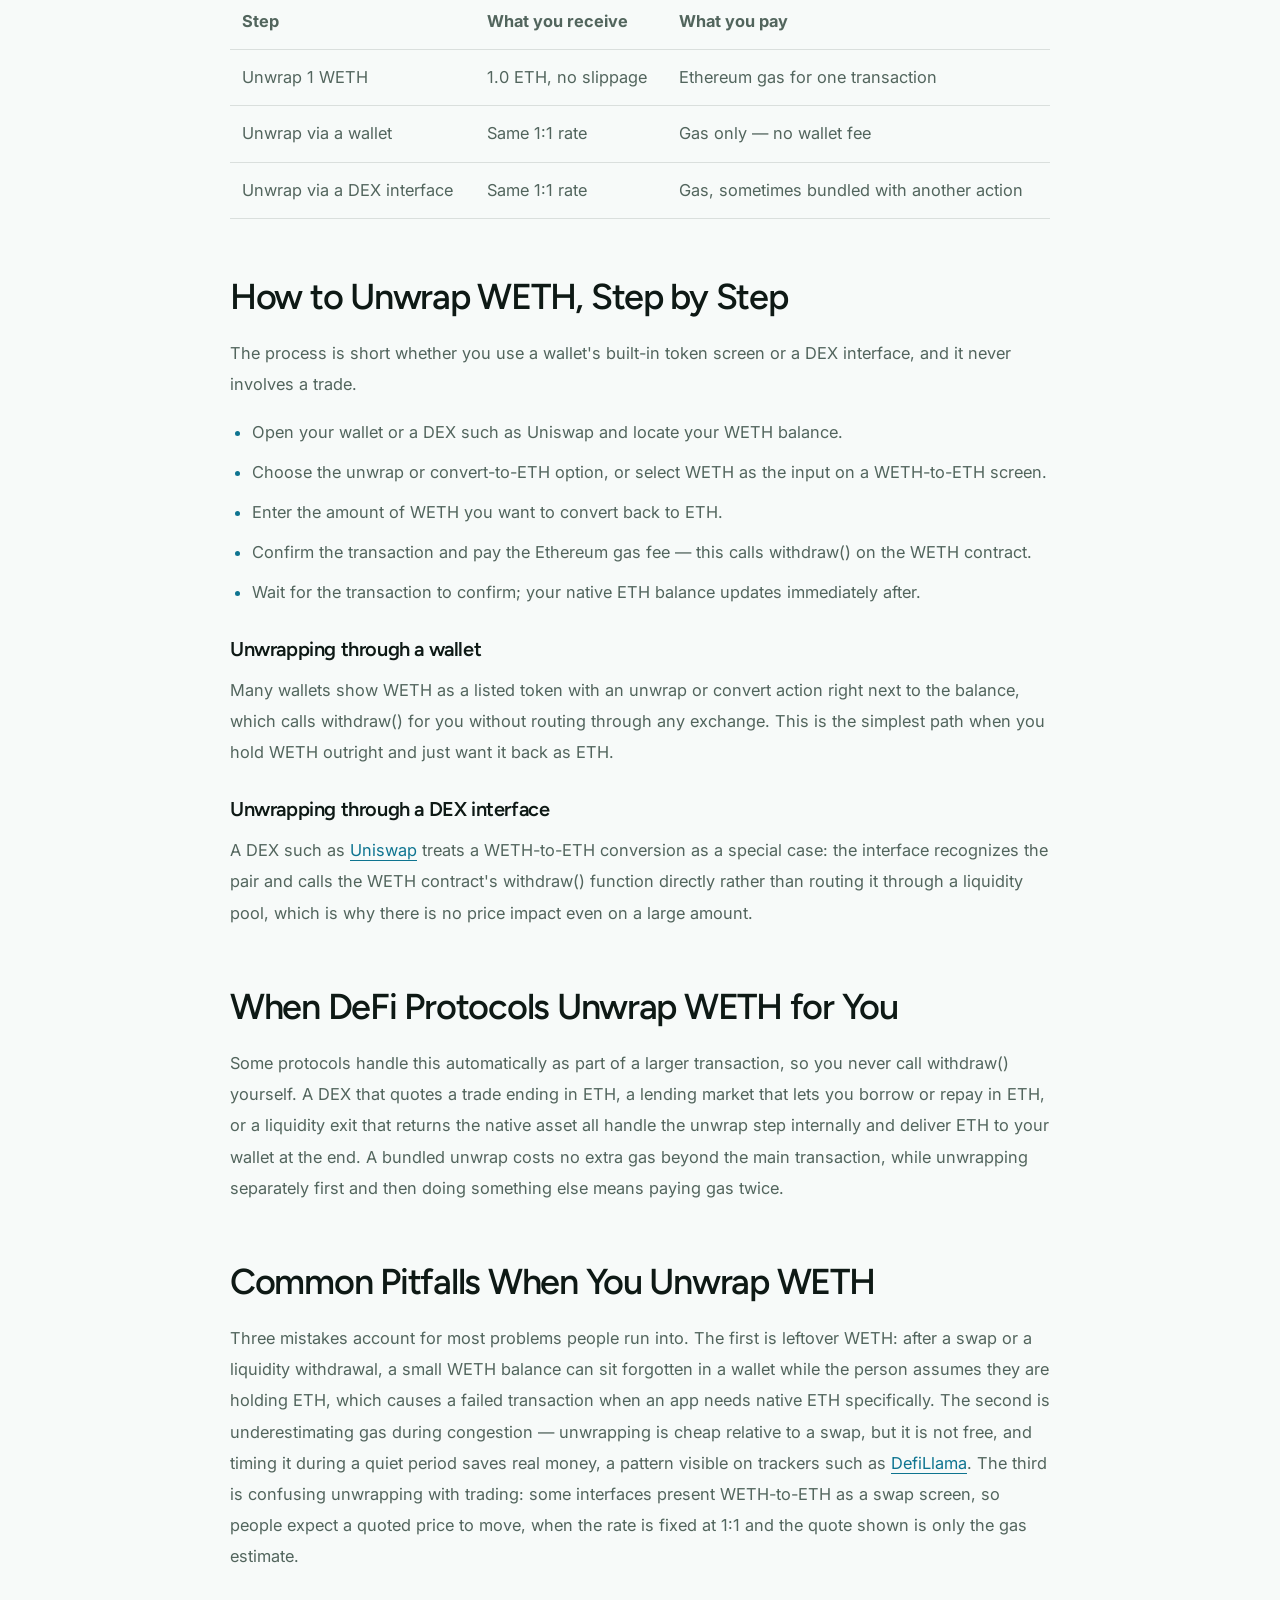
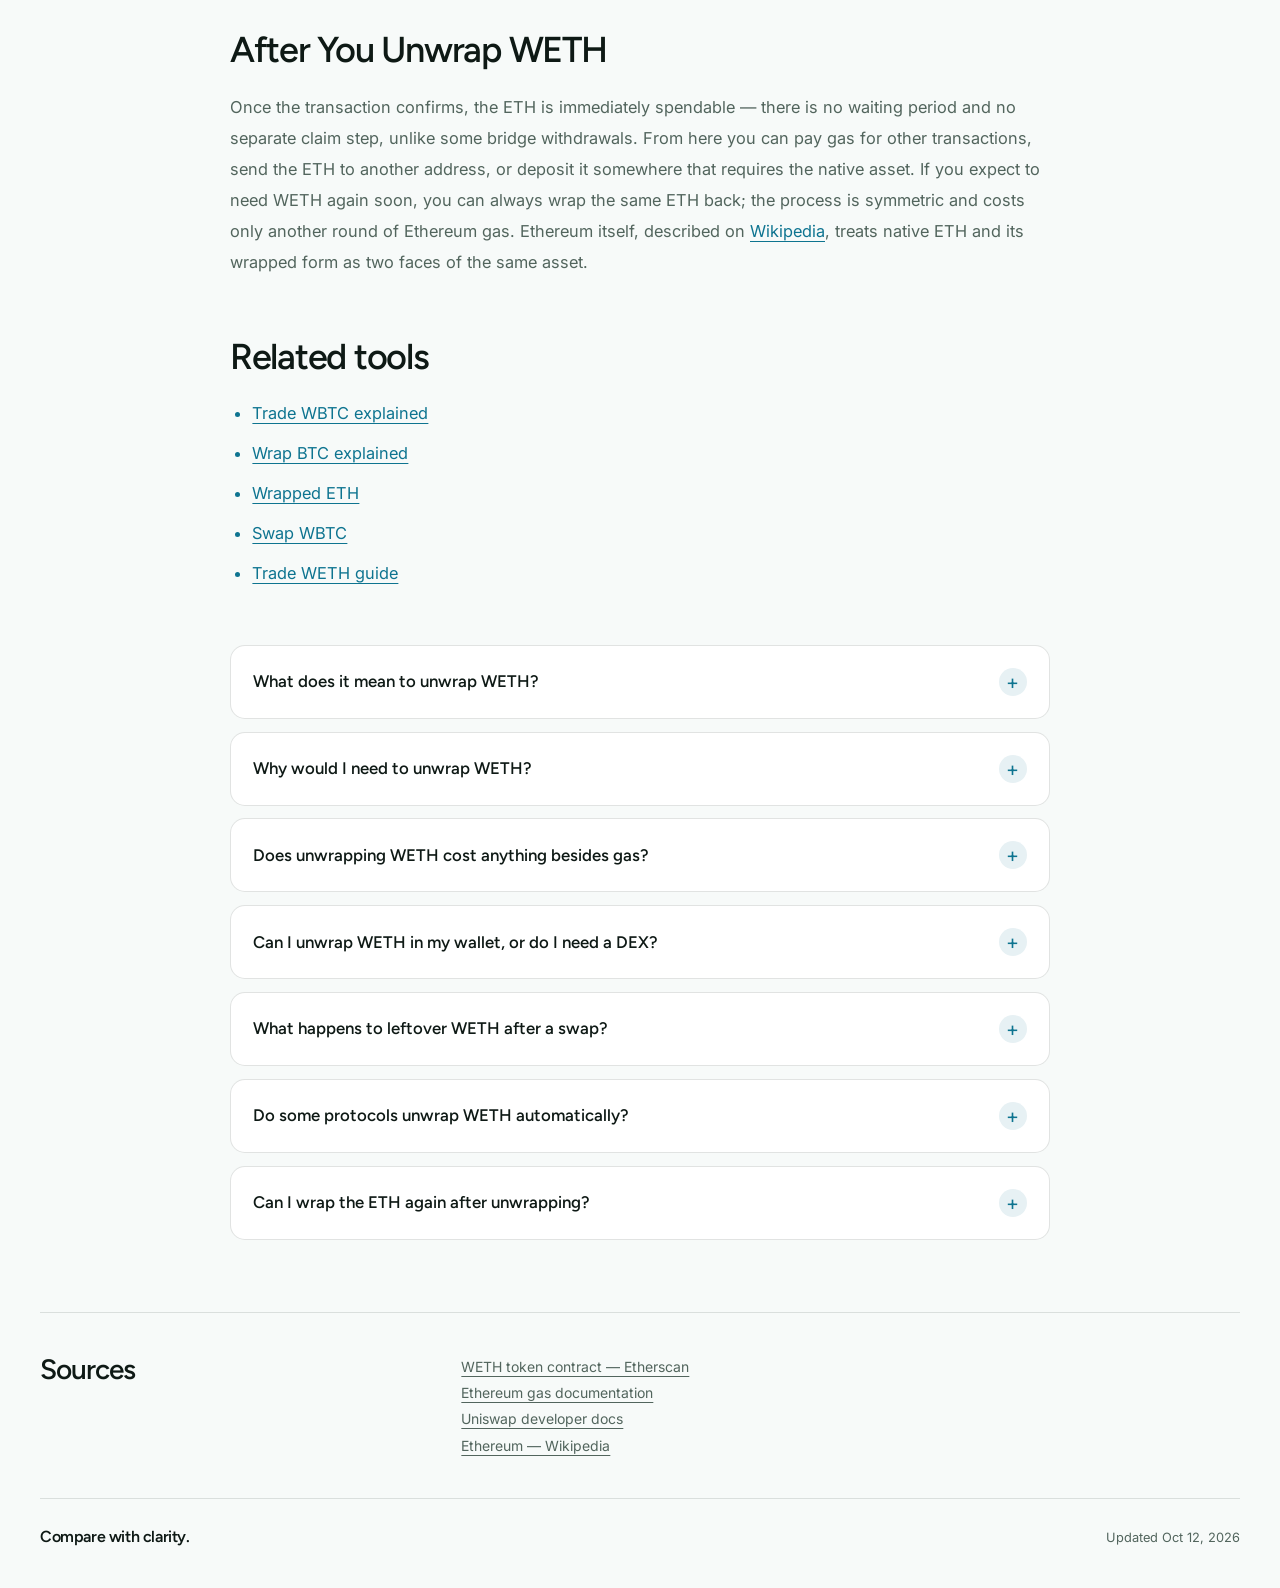
==== commit a4a0fd40: "Internal network interlinking (Related block, dofollow)" ====
--- a/index.html
+++ b/index.html
@@ -13,7 +13,7 @@
 <meta name="twitter:card" content="summary_large_image">
 <meta name="twitter:title" content="Unwrap WETH">
 <link rel="preconnect" href="https://fonts.googleapis.com"><link rel="preconnect" href="https://fonts.gstatic.com" crossorigin><link rel="stylesheet" href="https://fonts.googleapis.com/css2?family=Inter:wght@400;500;600;700&family=Figtree:wght@500;600;700&display=swap">
-<script type="application/ld+json">{"@context": "https://schema.org", "@graph": [{"@type": "WebSite", "@id": "https://unwrap-weth.github.io/#website", "url": "https://unwrap-weth.github.io/", "name": "Unwrap WETH — Convert Wrapped ETH Back to Native ETH"}, {"@type": "WebPage", "@id": "https://unwrap-weth.github.io/#webpage", "url": "https://unwrap-weth.github.io/", "name": "Unwrap WETH — Convert Wrapped ETH Back to Native ETH", "isPartOf": {"@id": "https://unwrap-weth.github.io/#website"}, "description": "Convert WETH back to native ETH by calling withdraw() on the WETH contract at a fixed 1:1 rate. See why you need to do it, the only cost involved, and how from a wallet or a DEX.", "datePublished": "2026-10-10", "dateModified": "2026-10-10"}, {"@type": "SoftwareApplication", "name": "Unwrap WETH", "applicationCategory": "FinanceApplication", "operatingSystem": "Web", "offers": {"@type": "Offer", "price": "0", "priceCurrency": "USD"}}, {"@type": "BreadcrumbList", "itemListElement": [{"@type": "ListItem", "position": 1, "name": "Home", "item": "https://unwrap-weth.github.io/"}, {"@type": "ListItem", "position": 2, "name": "Wrapping"}, {"@type": "ListItem", "position": 3, "name": "Unwrap WETH"}]}, {"@type": "FAQPage", "mainEntity": [{"@type": "Question", "name": "What does it mean to unwrap WETH?", "acceptedAnswer": {"@type": "Answer", "text": "Unwrapping WETH means calling the withdraw() function on the WETH smart contract, which burns your WETH balance and sends you the same amount of native ETH at a fixed 1:1 rate."}}, {"@type": "Question", "name": "Why would I need to unwrap WETH?", "acceptedAnswer": {"@type": "Answer", "text": "This is needed whenever you want native ETH instead of its token form — most often to pay gas, since transaction fees on Ethereum are only ever paid in ETH, or because an app specifically requires the native asset rather than an ERC-20."}}, {"@type": "Question", "name": "Does unwrapping WETH cost anything besides gas?", "acceptedAnswer": {"@type": "Answer", "text": "No. The WETH contract redeems your tokens against its own ETH reserve at an unconditional 1:1 rate, so there is no protocol fee and no slippage — the Ethereum gas for the transaction is the only cost."}}, {"@type": "Question", "name": "Can I unwrap WETH in my wallet, or do I need a DEX?", "acceptedAnswer": {"@type": "Answer", "text": "Either works. Many wallets show an unwrap or convert action directly on the WETH balance, and DEX interfaces such as Uniswap also recognize a WETH-to-ETH conversion and call withdraw() directly instead of routing it through a trading pool."}}, {"@type": "Question", "name": "What happens to leftover WETH after a swap?", "acceptedAnswer": {"@type": "Answer", "text": "It stays in your wallet as WETH until you unwrap it. A common pitfall is assuming that balance is spendable ETH when an app actually needs the native asset, which causes the transaction to fail until you unwrap first."}}, {"@type": "Question", "name": "Do some protocols unwrap WETH automatically?", "acceptedAnswer": {"@type": "Answer", "text": "Yes. A trade that ends in ETH, a native-ETH loan repayment, or a liquidity exit that returns ETH often bundles the unwrap step into one transaction, so you never call withdraw() separately and pay no extra gas for it."}}, {"@type": "Question", "name": "Can I wrap the ETH again after unwrapping?", "acceptedAnswer": {"@type": "Answer", "text": "Yes. Wrapping and unwrapping are fully symmetric and can be repeated as often as you like; each direction only costs the Ethereum gas for that single transaction."}}]}]}</script>
+<script type="application/ld+json">{"@context": "https://schema.org", "@graph": [{"@type": "WebSite", "@id": "https://unwrap-weth.github.io/#website", "url": "https://unwrap-weth.github.io/", "name": "Unwrap WETH — Convert Wrapped ETH Back to Native ETH"}, {"@type": "WebPage", "@id": "https://unwrap-weth.github.io/#webpage", "url": "https://unwrap-weth.github.io/", "name": "Unwrap WETH — Convert Wrapped ETH Back to Native ETH", "isPartOf": {"@id": "https://unwrap-weth.github.io/#website"}, "description": "Convert WETH back to native ETH by calling withdraw() on the WETH contract at a fixed 1:1 rate. See why you need to do it, the only cost involved, and how from a wallet or a DEX.", "datePublished": "2026-10-12", "dateModified": "2026-10-12"}, {"@type": "SoftwareApplication", "name": "Unwrap WETH", "applicationCategory": "FinanceApplication", "operatingSystem": "Web", "offers": {"@type": "Offer", "price": "0", "priceCurrency": "USD"}}, {"@type": "BreadcrumbList", "itemListElement": [{"@type": "ListItem", "position": 1, "name": "Home", "item": "https://unwrap-weth.github.io/"}, {"@type": "ListItem", "position": 2, "name": "Wrapping"}, {"@type": "ListItem", "position": 3, "name": "Unwrap WETH"}]}, {"@type": "FAQPage", "mainEntity": [{"@type": "Question", "name": "What does it mean to unwrap WETH?", "acceptedAnswer": {"@type": "Answer", "text": "Unwrapping WETH means calling the withdraw() function on the WETH smart contract, which burns your WETH balance and sends you the same amount of native ETH at a fixed 1:1 rate."}}, {"@type": "Question", "name": "Why would I need to unwrap WETH?", "acceptedAnswer": {"@type": "Answer", "text": "This is needed whenever you want native ETH instead of its token form — most often to pay gas, since transaction fees on Ethereum are only ever paid in ETH, or because an app specifically requires the native asset rather than an ERC-20."}}, {"@type": "Question", "name": "Does unwrapping WETH cost anything besides gas?", "acceptedAnswer": {"@type": "Answer", "text": "No. The WETH contract redeems your tokens against its own ETH reserve at an unconditional 1:1 rate, so there is no protocol fee and no slippage — the Ethereum gas for the transaction is the only cost."}}, {"@type": "Question", "name": "Can I unwrap WETH in my wallet, or do I need a DEX?", "acceptedAnswer": {"@type": "Answer", "text": "Either works. Many wallets show an unwrap or convert action directly on the WETH balance, and DEX interfaces such as Uniswap also recognize a WETH-to-ETH conversion and call withdraw() directly instead of routing it through a trading pool."}}, {"@type": "Question", "name": "What happens to leftover WETH after a swap?", "acceptedAnswer": {"@type": "Answer", "text": "It stays in your wallet as WETH until you unwrap it. A common pitfall is assuming that balance is spendable ETH when an app actually needs the native asset, which causes the transaction to fail until you unwrap first."}}, {"@type": "Question", "name": "Do some protocols unwrap WETH automatically?", "acceptedAnswer": {"@type": "Answer", "text": "Yes. A trade that ends in ETH, a native-ETH loan repayment, or a liquidity exit that returns ETH often bundles the unwrap step into one transaction, so you never call withdraw() separately and pay no extra gas for it."}}, {"@type": "Question", "name": "Can I wrap the ETH again after unwrapping?", "acceptedAnswer": {"@type": "Answer", "text": "Yes. Wrapping and unwrapping are fully symmetric and can be repeated as often as you like; each direction only costs the Ethereum gas for that single transaction."}}]}]}</script>
 <style>
 :root{--bg:#F7FAF9;--surface:#FFFFFF;--text:#0E1915;--muted:#52655D;--accent:#0E7490;--accent-ink:#FFFFFF;--radius:15px;--display:"Figtree";--body:"Inter"}
 *{box-sizing:border-box}
@@ -186,7 +186,7 @@
 <section class="c591c50"><h2 class="c6859f4">How to Unwrap WETH, Step by Step</h2><div class="c15710e">The process is short whether you use a wallet's built-in token screen or a DEX interface, and it never involves a trade.<ul><li>Open your wallet or a DEX such as Uniswap and locate your WETH balance.</li><li>Choose the unwrap or convert-to-ETH option, or select WETH as the input on a WETH-to-ETH screen.</li><li>Enter the amount of WETH you want to convert back to ETH.</li><li>Confirm the transaction and pay the Ethereum gas fee — this calls withdraw() on the WETH contract.</li><li>Wait for the transaction to confirm; your native ETH balance updates immediately after.</li></ul><h3>Unwrapping through a wallet</h3>Many wallets show WETH as a listed token with an unwrap or convert action right next to the balance, which calls withdraw() for you without routing through any exchange. This is the simplest path when you hold WETH outright and just want it back as ETH.<h3>Unwrapping through a DEX interface</h3>A DEX such as <a href="https://docs.uniswap.org/" rel="nofollow noopener" target="_blank">Uniswap</a> treats a WETH-to-ETH conversion as a special case: the interface recognizes the pair and calls the WETH contract's withdraw() function directly rather than routing it through a liquidity pool, which is why there is no price impact even on a large amount.</div></section>
 <section class="c591c50"><h2 class="c6859f4">When DeFi Protocols Unwrap WETH for You</h2><div class="c15710e">Some protocols handle this automatically as part of a larger transaction, so you never call withdraw() yourself. A DEX that quotes a trade ending in ETH, a lending market that lets you borrow or repay in ETH, or a liquidity exit that returns the native asset all handle the unwrap step internally and deliver ETH to your wallet at the end. A bundled unwrap costs no extra gas beyond the main transaction, while unwrapping separately first and then doing something else means paying gas twice.</div></section>
 <section class="c591c50"><h2 class="c6859f4">Common Pitfalls When You Unwrap WETH</h2><div class="c15710e">Three mistakes account for most problems people run into. The first is leftover WETH: after a swap or a liquidity withdrawal, a small WETH balance can sit forgotten in a wallet while the person assumes they are holding ETH, which causes a failed transaction when an app needs native ETH specifically. The second is underestimating gas during congestion — unwrapping is cheap relative to a swap, but it is not free, and timing it during a quiet period saves real money, a pattern visible on trackers such as <a href="https://defillama.com/" rel="nofollow noopener" target="_blank">DefiLlama</a>. The third is confusing unwrapping with trading: some interfaces present WETH-to-ETH as a swap screen, so people expect a quoted price to move, when the rate is fixed at 1:1 and the quote shown is only the gas estimate.</div></section>
-<section class="c591c50"><h2 class="c6859f4">After You Unwrap WETH</h2><div class="c15710e">Once the transaction confirms, the ETH is immediately spendable — there is no waiting period and no separate claim step, unlike some bridge withdrawals. From here you can pay gas for other transactions, send the ETH to another address, or deposit it somewhere that requires the native asset. If you expect to need WETH again soon, you can always wrap the same ETH back; the process is symmetric and costs only another round of Ethereum gas. Ethereum itself, described on <a href="https://en.wikipedia.org/wiki/Ethereum" rel="nofollow noopener" target="_blank">Wikipedia</a>, treats native ETH and its wrapped form as two faces of the same asset.</div></section><details class="cb2c526"><summary class="c73d19d">What does it mean to unwrap WETH?</summary><div class="c837223">Unwrapping WETH means calling the withdraw() function on the WETH smart contract, which burns your WETH balance and sends you the same amount of native ETH at a fixed 1:1 rate.</div></details>
+<section class="c591c50"><h2 class="c6859f4">After You Unwrap WETH</h2><div class="c15710e">Once the transaction confirms, the ETH is immediately spendable — there is no waiting period and no separate claim step, unlike some bridge withdrawals. From here you can pay gas for other transactions, send the ETH to another address, or deposit it somewhere that requires the native asset. If you expect to need WETH again soon, you can always wrap the same ETH back; the process is symmetric and costs only another round of Ethereum gas. Ethereum itself, described on <a href="https://en.wikipedia.org/wiki/Ethereum" rel="nofollow noopener" target="_blank">Wikipedia</a>, treats native ETH and its wrapped form as two faces of the same asset.</div></section><section class="c591c50 cfb7c42" id="related"><h2 class="c6859f4">Related tools</h2><div class="c15710e"><ul><li><a href="https://trade-wbtc.github.io/">Trade WBTC explained</a></li><li><a href="https://wrap-btc.github.io/">Wrap BTC explained</a></li><li><a href="https://wrapped-eth.github.io/">Wrapped ETH</a></li><li><a href="https://swap-wbtc.github.io/">Swap WBTC</a></li><li><a href="https://trade-weth.github.io/">Trade WETH guide</a></li></ul></div></section><details class="cb2c526"><summary class="c73d19d">What does it mean to unwrap WETH?</summary><div class="c837223">Unwrapping WETH means calling the withdraw() function on the WETH smart contract, which burns your WETH balance and sends you the same amount of native ETH at a fixed 1:1 rate.</div></details>
 <details class="cb2c526"><summary class="c73d19d">Why would I need to unwrap WETH?</summary><div class="c837223">This is needed whenever you want native ETH instead of its token form — most often to pay gas, since transaction fees on Ethereum are only ever paid in ETH, or because an app specifically requires the native asset rather than an ERC-20.</div></details>
 <details class="cb2c526"><summary class="c73d19d">Does unwrapping WETH cost anything besides gas?</summary><div class="c837223">No. The WETH contract redeems your tokens against its own ETH reserve at an unconditional 1:1 rate, so there is no protocol fee and no slippage — the Ethereum gas for the transaction is the only cost.</div></details>
 <details class="cb2c526"><summary class="c73d19d">Can I unwrap WETH in my wallet, or do I need a DEX?</summary><div class="c837223">Either works. Many wallets show an unwrap or convert action directly on the WETH balance, and DEX interfaces such as Uniswap also recognize a WETH-to-ETH conversion and call withdraw() directly instead of routing it through a trading pool.</div></details>
@@ -197,7 +197,7 @@
 <li><a class="c329079" href="https://ethereum.org/en/developers/docs/gas/" rel="nofollow noopener" target="_blank">Ethereum gas documentation</a></li>
 <li><a class="c329079" href="https://docs.uniswap.org/" rel="nofollow noopener" target="_blank">Uniswap developer docs</a></li>
 <li><a class="c329079" href="https://en.wikipedia.org/wiki/Ethereum" rel="nofollow noopener" target="_blank">Ethereum — Wikipedia</a></li></ul></div></section>
-<footer class="c87d44a"><span class="ccaaa2d">Compare with clarity.</span><p class="c55e093">Updated Oct 10, 2026</p></footer>
+<footer class="c87d44a"><span class="ccaaa2d">Compare with clarity.</span><p class="c55e093">Updated Oct 12, 2026</p></footer>
 </div>
 <script>
 (() => {
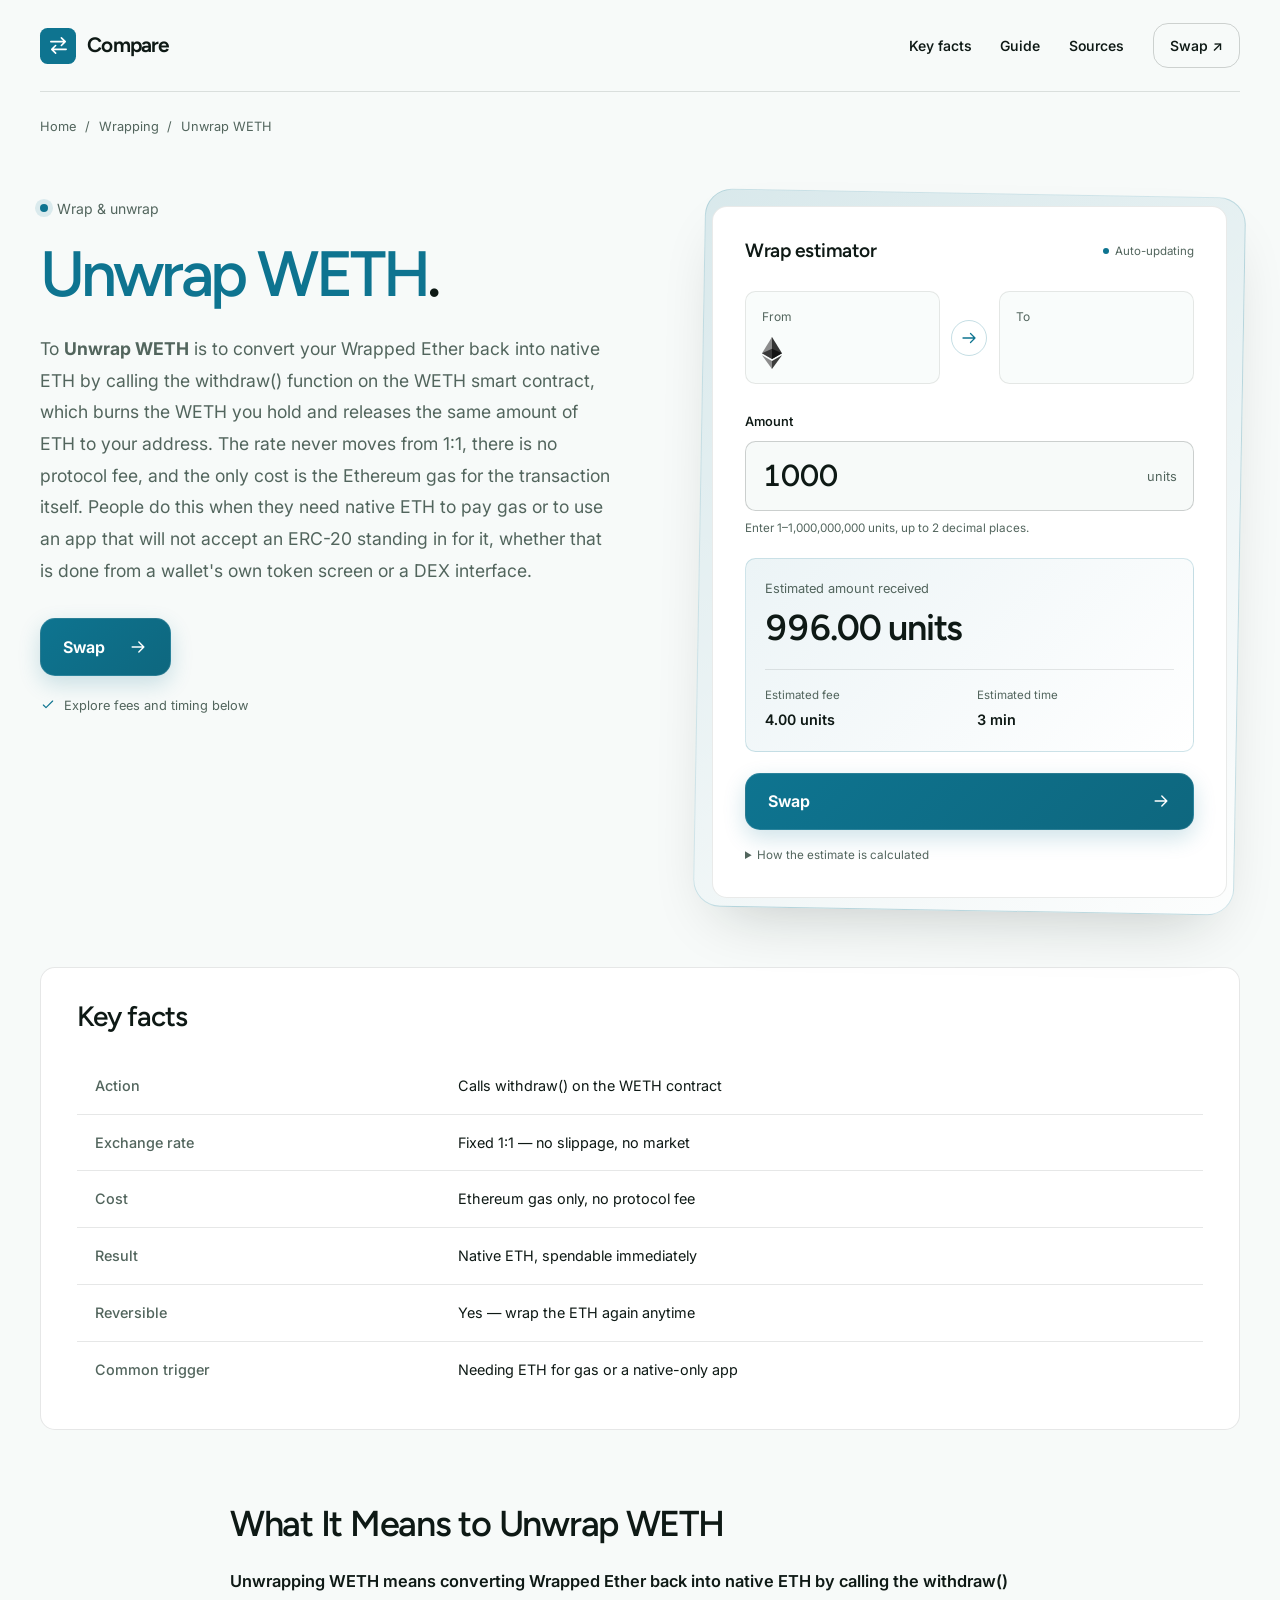
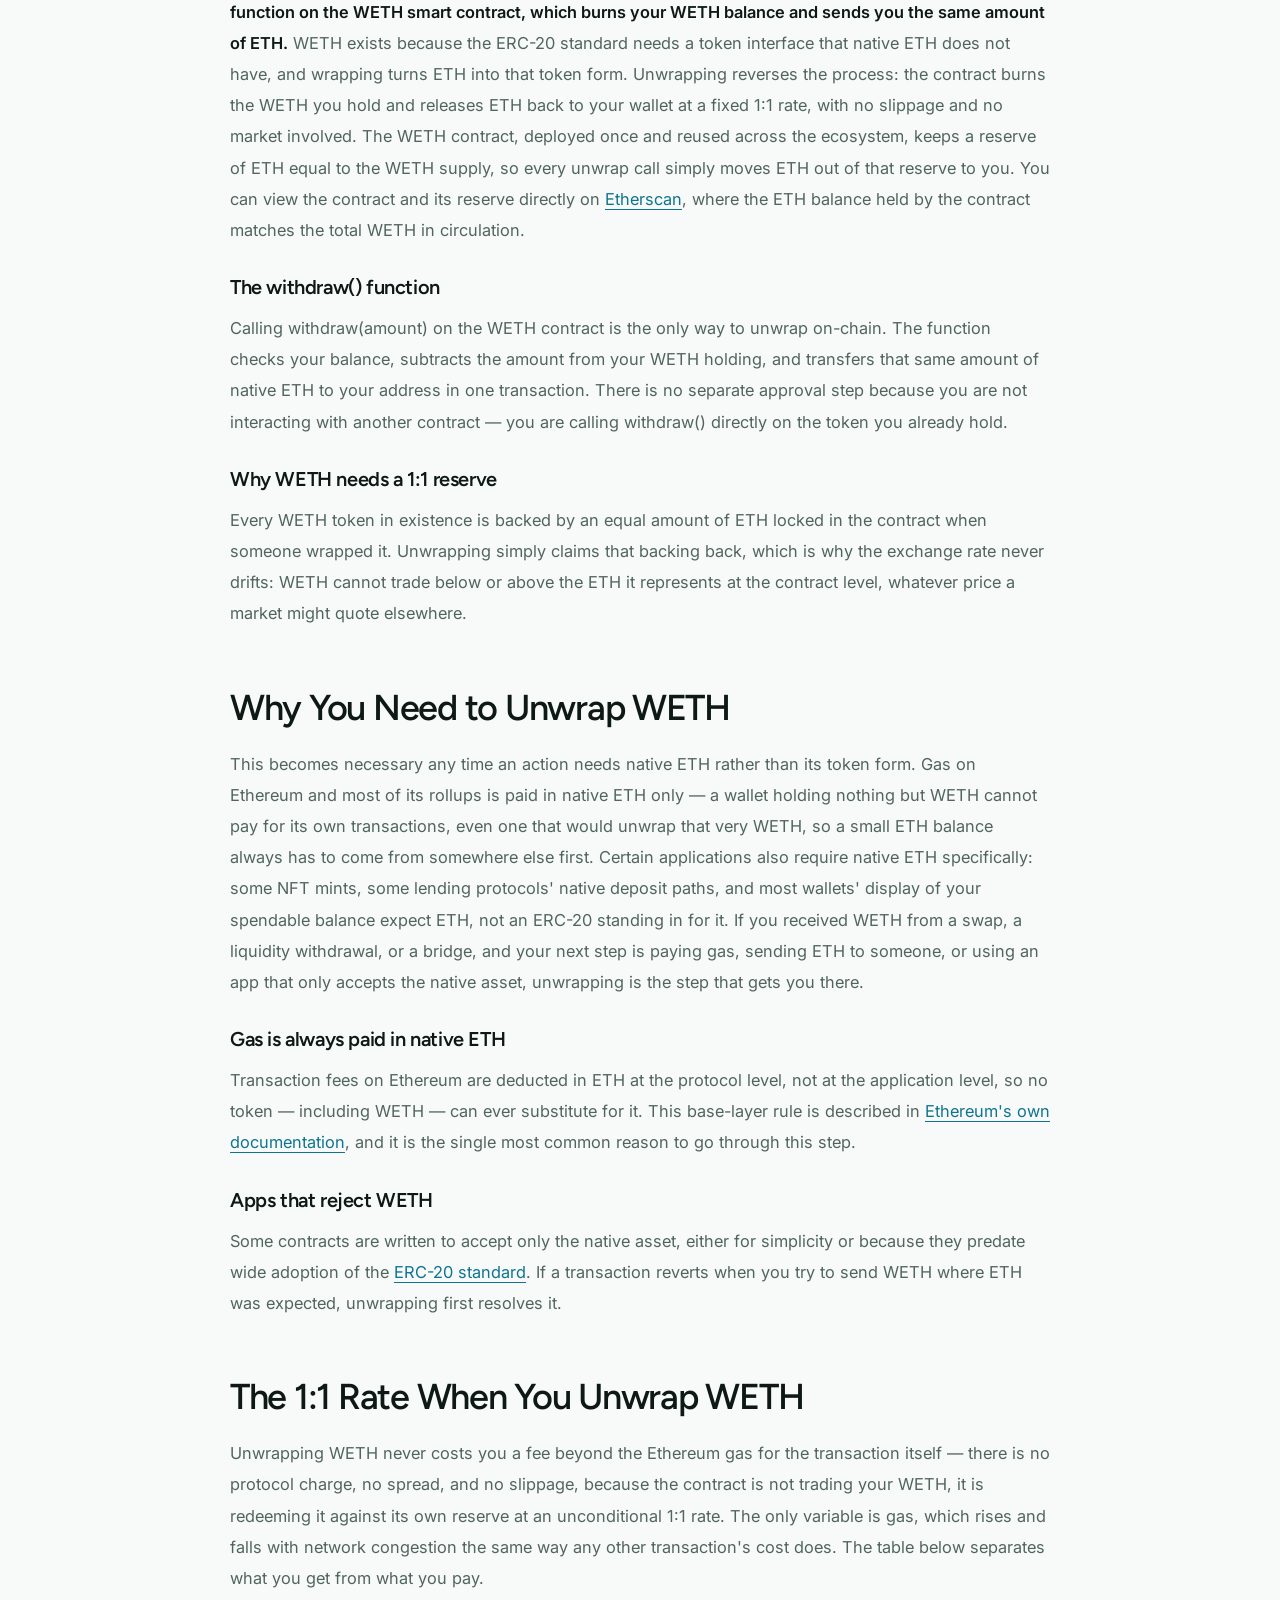
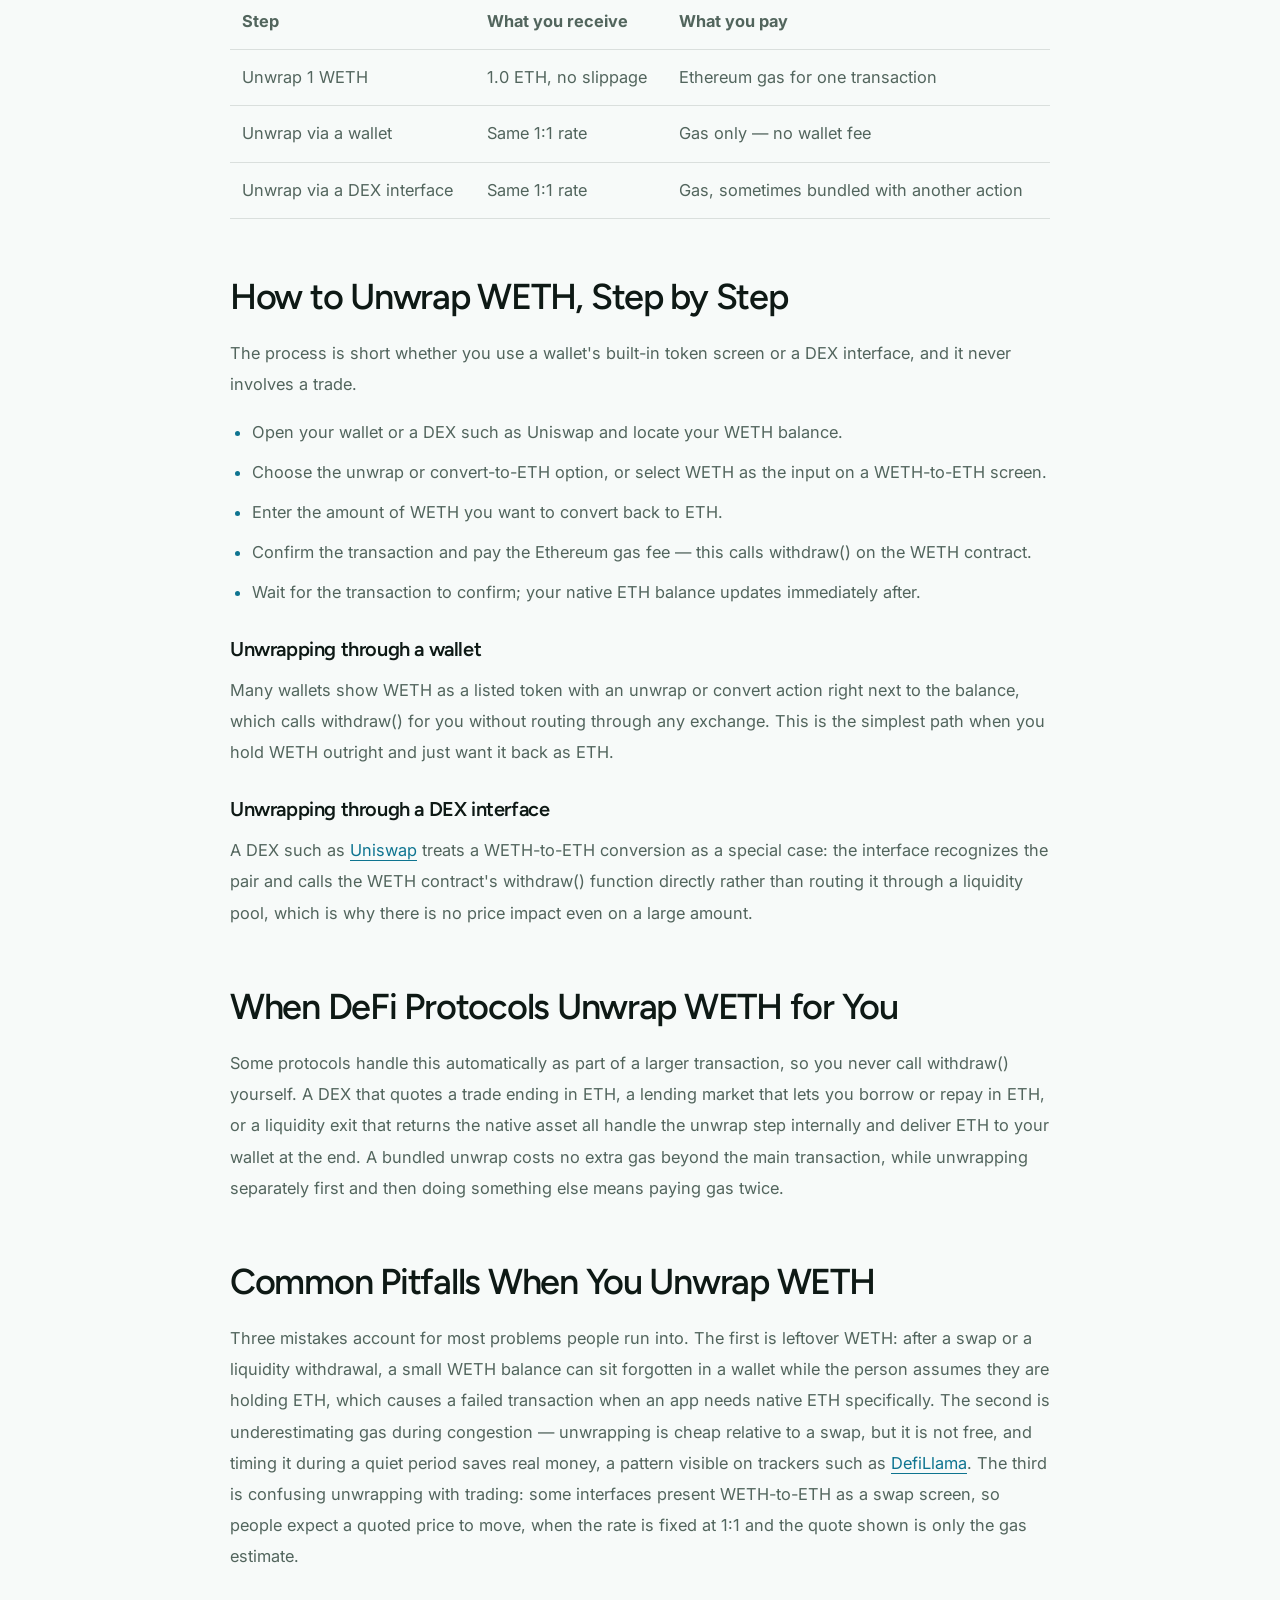
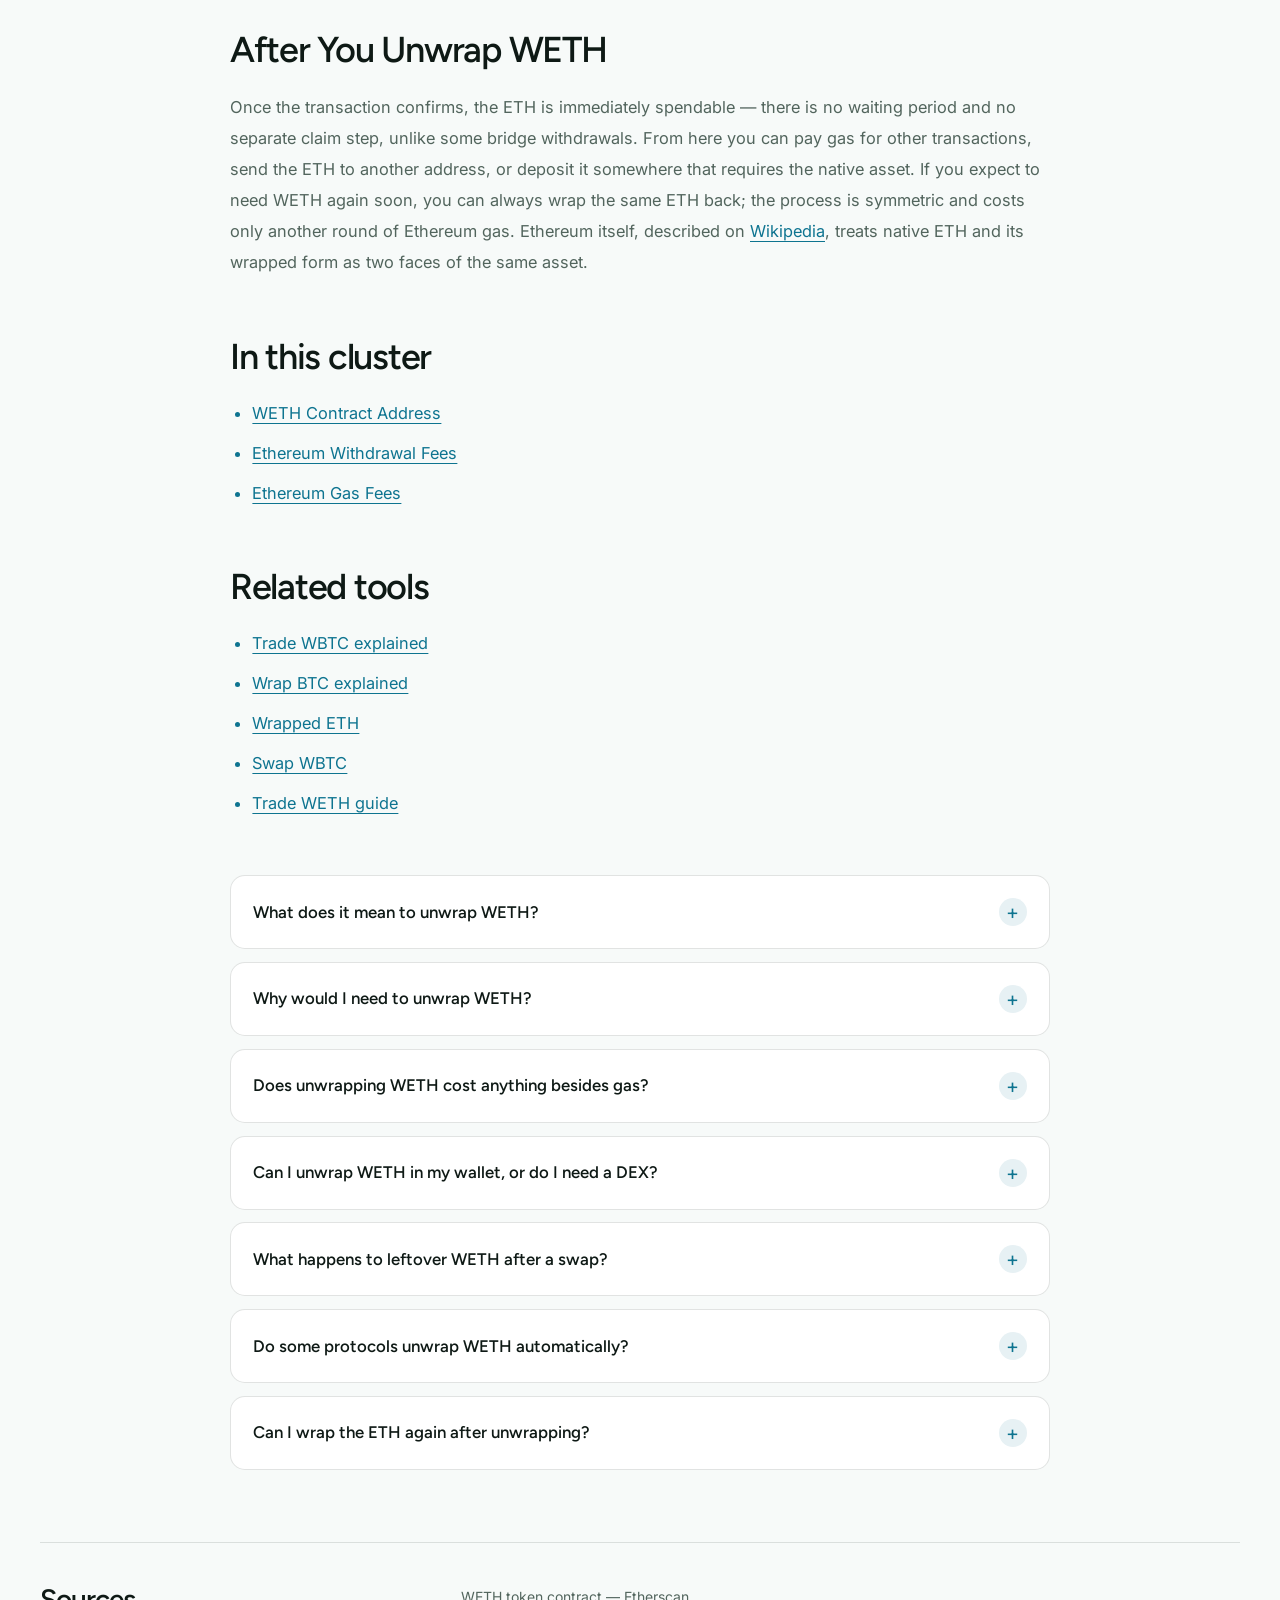
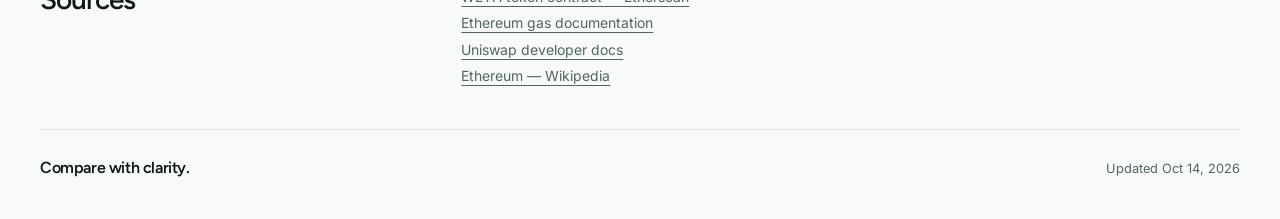
==== commit 16d04c48: "New cluster: supporting pages (arch-support) + interlink + sitemap" ====
--- a/index.html
+++ b/index.html
@@ -13,7 +13,7 @@
 <meta name="twitter:card" content="summary_large_image">
 <meta name="twitter:title" content="Unwrap WETH">
 <link rel="preconnect" href="https://fonts.googleapis.com"><link rel="preconnect" href="https://fonts.gstatic.com" crossorigin><link rel="stylesheet" href="https://fonts.googleapis.com/css2?family=Inter:wght@400;500;600;700&family=Figtree:wght@500;600;700&display=swap">
-<script type="application/ld+json">{"@context": "https://schema.org", "@graph": [{"@type": "WebSite", "@id": "https://unwrap-weth.github.io/#website", "url": "https://unwrap-weth.github.io/", "name": "Unwrap WETH — Convert Wrapped ETH Back to Native ETH"}, {"@type": "WebPage", "@id": "https://unwrap-weth.github.io/#webpage", "url": "https://unwrap-weth.github.io/", "name": "Unwrap WETH — Convert Wrapped ETH Back to Native ETH", "isPartOf": {"@id": "https://unwrap-weth.github.io/#website"}, "description": "Convert WETH back to native ETH by calling withdraw() on the WETH contract at a fixed 1:1 rate. See why you need to do it, the only cost involved, and how from a wallet or a DEX.", "datePublished": "2026-10-12", "dateModified": "2026-10-12"}, {"@type": "SoftwareApplication", "name": "Unwrap WETH", "applicationCategory": "FinanceApplication", "operatingSystem": "Web", "offers": {"@type": "Offer", "price": "0", "priceCurrency": "USD"}}, {"@type": "BreadcrumbList", "itemListElement": [{"@type": "ListItem", "position": 1, "name": "Home", "item": "https://unwrap-weth.github.io/"}, {"@type": "ListItem", "position": 2, "name": "Wrapping"}, {"@type": "ListItem", "position": 3, "name": "Unwrap WETH"}]}, {"@type": "FAQPage", "mainEntity": [{"@type": "Question", "name": "What does it mean to unwrap WETH?", "acceptedAnswer": {"@type": "Answer", "text": "Unwrapping WETH means calling the withdraw() function on the WETH smart contract, which burns your WETH balance and sends you the same amount of native ETH at a fixed 1:1 rate."}}, {"@type": "Question", "name": "Why would I need to unwrap WETH?", "acceptedAnswer": {"@type": "Answer", "text": "This is needed whenever you want native ETH instead of its token form — most often to pay gas, since transaction fees on Ethereum are only ever paid in ETH, or because an app specifically requires the native asset rather than an ERC-20."}}, {"@type": "Question", "name": "Does unwrapping WETH cost anything besides gas?", "acceptedAnswer": {"@type": "Answer", "text": "No. The WETH contract redeems your tokens against its own ETH reserve at an unconditional 1:1 rate, so there is no protocol fee and no slippage — the Ethereum gas for the transaction is the only cost."}}, {"@type": "Question", "name": "Can I unwrap WETH in my wallet, or do I need a DEX?", "acceptedAnswer": {"@type": "Answer", "text": "Either works. Many wallets show an unwrap or convert action directly on the WETH balance, and DEX interfaces such as Uniswap also recognize a WETH-to-ETH conversion and call withdraw() directly instead of routing it through a trading pool."}}, {"@type": "Question", "name": "What happens to leftover WETH after a swap?", "acceptedAnswer": {"@type": "Answer", "text": "It stays in your wallet as WETH until you unwrap it. A common pitfall is assuming that balance is spendable ETH when an app actually needs the native asset, which causes the transaction to fail until you unwrap first."}}, {"@type": "Question", "name": "Do some protocols unwrap WETH automatically?", "acceptedAnswer": {"@type": "Answer", "text": "Yes. A trade that ends in ETH, a native-ETH loan repayment, or a liquidity exit that returns ETH often bundles the unwrap step into one transaction, so you never call withdraw() separately and pay no extra gas for it."}}, {"@type": "Question", "name": "Can I wrap the ETH again after unwrapping?", "acceptedAnswer": {"@type": "Answer", "text": "Yes. Wrapping and unwrapping are fully symmetric and can be repeated as often as you like; each direction only costs the Ethereum gas for that single transaction."}}]}]}</script>
+<script type="application/ld+json">{"@context": "https://schema.org", "@graph": [{"@type": "WebSite", "@id": "https://unwrap-weth.github.io/#website", "url": "https://unwrap-weth.github.io/", "name": "Unwrap WETH — Convert Wrapped ETH Back to Native ETH"}, {"@type": "WebPage", "@id": "https://unwrap-weth.github.io/#webpage", "url": "https://unwrap-weth.github.io/", "name": "Unwrap WETH — Convert Wrapped ETH Back to Native ETH", "isPartOf": {"@id": "https://unwrap-weth.github.io/#website"}, "description": "Convert WETH back to native ETH by calling withdraw() on the WETH contract at a fixed 1:1 rate. See why you need to do it, the only cost involved, and how from a wallet or a DEX.", "datePublished": "2026-10-14", "dateModified": "2026-10-14"}, {"@type": "SoftwareApplication", "name": "Unwrap WETH", "applicationCategory": "FinanceApplication", "operatingSystem": "Web", "offers": {"@type": "Offer", "price": "0", "priceCurrency": "USD"}}, {"@type": "BreadcrumbList", "itemListElement": [{"@type": "ListItem", "position": 1, "name": "Home", "item": "https://unwrap-weth.github.io/"}, {"@type": "ListItem", "position": 2, "name": "Wrapping"}, {"@type": "ListItem", "position": 3, "name": "Unwrap WETH"}]}, {"@type": "FAQPage", "mainEntity": [{"@type": "Question", "name": "What does it mean to unwrap WETH?", "acceptedAnswer": {"@type": "Answer", "text": "Unwrapping WETH means calling the withdraw() function on the WETH smart contract, which burns your WETH balance and sends you the same amount of native ETH at a fixed 1:1 rate."}}, {"@type": "Question", "name": "Why would I need to unwrap WETH?", "acceptedAnswer": {"@type": "Answer", "text": "This is needed whenever you want native ETH instead of its token form — most often to pay gas, since transaction fees on Ethereum are only ever paid in ETH, or because an app specifically requires the native asset rather than an ERC-20."}}, {"@type": "Question", "name": "Does unwrapping WETH cost anything besides gas?", "acceptedAnswer": {"@type": "Answer", "text": "No. The WETH contract redeems your tokens against its own ETH reserve at an unconditional 1:1 rate, so there is no protocol fee and no slippage — the Ethereum gas for the transaction is the only cost."}}, {"@type": "Question", "name": "Can I unwrap WETH in my wallet, or do I need a DEX?", "acceptedAnswer": {"@type": "Answer", "text": "Either works. Many wallets show an unwrap or convert action directly on the WETH balance, and DEX interfaces such as Uniswap also recognize a WETH-to-ETH conversion and call withdraw() directly instead of routing it through a trading pool."}}, {"@type": "Question", "name": "What happens to leftover WETH after a swap?", "acceptedAnswer": {"@type": "Answer", "text": "It stays in your wallet as WETH until you unwrap it. A common pitfall is assuming that balance is spendable ETH when an app actually needs the native asset, which causes the transaction to fail until you unwrap first."}}, {"@type": "Question", "name": "Do some protocols unwrap WETH automatically?", "acceptedAnswer": {"@type": "Answer", "text": "Yes. A trade that ends in ETH, a native-ETH loan repayment, or a liquidity exit that returns ETH often bundles the unwrap step into one transaction, so you never call withdraw() separately and pay no extra gas for it."}}, {"@type": "Question", "name": "Can I wrap the ETH again after unwrapping?", "acceptedAnswer": {"@type": "Answer", "text": "Yes. Wrapping and unwrapping are fully symmetric and can be repeated as often as you like; each direction only costs the Ethereum gas for that single transaction."}}]}]}</script>
 <style>
 :root{--bg:#F7FAF9;--surface:#FFFFFF;--text:#0E1915;--muted:#52655D;--accent:#0E7490;--accent-ink:#FFFFFF;--radius:15px;--display:"Figtree";--body:"Inter"}
 *{box-sizing:border-box}
@@ -186,7 +186,7 @@
 <section class="c591c50"><h2 class="c6859f4">How to Unwrap WETH, Step by Step</h2><div class="c15710e">The process is short whether you use a wallet's built-in token screen or a DEX interface, and it never involves a trade.<ul><li>Open your wallet or a DEX such as Uniswap and locate your WETH balance.</li><li>Choose the unwrap or convert-to-ETH option, or select WETH as the input on a WETH-to-ETH screen.</li><li>Enter the amount of WETH you want to convert back to ETH.</li><li>Confirm the transaction and pay the Ethereum gas fee — this calls withdraw() on the WETH contract.</li><li>Wait for the transaction to confirm; your native ETH balance updates immediately after.</li></ul><h3>Unwrapping through a wallet</h3>Many wallets show WETH as a listed token with an unwrap or convert action right next to the balance, which calls withdraw() for you without routing through any exchange. This is the simplest path when you hold WETH outright and just want it back as ETH.<h3>Unwrapping through a DEX interface</h3>A DEX such as <a href="https://docs.uniswap.org/" rel="nofollow noopener" target="_blank">Uniswap</a> treats a WETH-to-ETH conversion as a special case: the interface recognizes the pair and calls the WETH contract's withdraw() function directly rather than routing it through a liquidity pool, which is why there is no price impact even on a large amount.</div></section>
 <section class="c591c50"><h2 class="c6859f4">When DeFi Protocols Unwrap WETH for You</h2><div class="c15710e">Some protocols handle this automatically as part of a larger transaction, so you never call withdraw() yourself. A DEX that quotes a trade ending in ETH, a lending market that lets you borrow or repay in ETH, or a liquidity exit that returns the native asset all handle the unwrap step internally and deliver ETH to your wallet at the end. A bundled unwrap costs no extra gas beyond the main transaction, while unwrapping separately first and then doing something else means paying gas twice.</div></section>
 <section class="c591c50"><h2 class="c6859f4">Common Pitfalls When You Unwrap WETH</h2><div class="c15710e">Three mistakes account for most problems people run into. The first is leftover WETH: after a swap or a liquidity withdrawal, a small WETH balance can sit forgotten in a wallet while the person assumes they are holding ETH, which causes a failed transaction when an app needs native ETH specifically. The second is underestimating gas during congestion — unwrapping is cheap relative to a swap, but it is not free, and timing it during a quiet period saves real money, a pattern visible on trackers such as <a href="https://defillama.com/" rel="nofollow noopener" target="_blank">DefiLlama</a>. The third is confusing unwrapping with trading: some interfaces present WETH-to-ETH as a swap screen, so people expect a quoted price to move, when the rate is fixed at 1:1 and the quote shown is only the gas estimate.</div></section>
-<section class="c591c50"><h2 class="c6859f4">After You Unwrap WETH</h2><div class="c15710e">Once the transaction confirms, the ETH is immediately spendable — there is no waiting period and no separate claim step, unlike some bridge withdrawals. From here you can pay gas for other transactions, send the ETH to another address, or deposit it somewhere that requires the native asset. If you expect to need WETH again soon, you can always wrap the same ETH back; the process is symmetric and costs only another round of Ethereum gas. Ethereum itself, described on <a href="https://en.wikipedia.org/wiki/Ethereum" rel="nofollow noopener" target="_blank">Wikipedia</a>, treats native ETH and its wrapped form as two faces of the same asset.</div></section><section class="c591c50 cfb7c42" id="related"><h2 class="c6859f4">Related tools</h2><div class="c15710e"><ul><li><a href="https://trade-wbtc.github.io/">Trade WBTC explained</a></li><li><a href="https://wrap-btc.github.io/">Wrap BTC explained</a></li><li><a href="https://wrapped-eth.github.io/">Wrapped ETH</a></li><li><a href="https://swap-wbtc.github.io/">Swap WBTC</a></li><li><a href="https://trade-weth.github.io/">Trade WETH guide</a></li></ul></div></section><details class="cb2c526"><summary class="c73d19d">What does it mean to unwrap WETH?</summary><div class="c837223">Unwrapping WETH means calling the withdraw() function on the WETH smart contract, which burns your WETH balance and sends you the same amount of native ETH at a fixed 1:1 rate.</div></details>
+<section class="c591c50"><h2 class="c6859f4">After You Unwrap WETH</h2><div class="c15710e">Once the transaction confirms, the ETH is immediately spendable — there is no waiting period and no separate claim step, unlike some bridge withdrawals. From here you can pay gas for other transactions, send the ETH to another address, or deposit it somewhere that requires the native asset. If you expect to need WETH again soon, you can always wrap the same ETH back; the process is symmetric and costs only another round of Ethereum gas. Ethereum itself, described on <a href="https://en.wikipedia.org/wiki/Ethereum" rel="nofollow noopener" target="_blank">Wikipedia</a>, treats native ETH and its wrapped form as two faces of the same asset.</div></section><section class="c591c50 cf077bd" id="cluster"><h2 class="c6859f4">In this cluster</h2><div class="c15710e"><ul><li><a href="/weth-contract-address/">WETH Contract Address</a></li><li><a href="/ethereum-withdrawal-fees/">Ethereum Withdrawal Fees</a></li><li><a href="/ethereum-gas-fees/">Ethereum Gas Fees</a></li></ul></div></section><section class="c591c50 cfb7c42" id="related"><h2 class="c6859f4">Related tools</h2><div class="c15710e"><ul><li><a href="https://trade-wbtc.github.io/">Trade WBTC explained</a></li><li><a href="https://wrap-btc.github.io/">Wrap BTC explained</a></li><li><a href="https://wrapped-eth.github.io/">Wrapped ETH</a></li><li><a href="https://swap-wbtc.github.io/">Swap WBTC</a></li><li><a href="https://trade-weth.github.io/">Trade WETH guide</a></li></ul></div></section><details class="cb2c526"><summary class="c73d19d">What does it mean to unwrap WETH?</summary><div class="c837223">Unwrapping WETH means calling the withdraw() function on the WETH smart contract, which burns your WETH balance and sends you the same amount of native ETH at a fixed 1:1 rate.</div></details>
 <details class="cb2c526"><summary class="c73d19d">Why would I need to unwrap WETH?</summary><div class="c837223">This is needed whenever you want native ETH instead of its token form — most often to pay gas, since transaction fees on Ethereum are only ever paid in ETH, or because an app specifically requires the native asset rather than an ERC-20.</div></details>
 <details class="cb2c526"><summary class="c73d19d">Does unwrapping WETH cost anything besides gas?</summary><div class="c837223">No. The WETH contract redeems your tokens against its own ETH reserve at an unconditional 1:1 rate, so there is no protocol fee and no slippage — the Ethereum gas for the transaction is the only cost.</div></details>
 <details class="cb2c526"><summary class="c73d19d">Can I unwrap WETH in my wallet, or do I need a DEX?</summary><div class="c837223">Either works. Many wallets show an unwrap or convert action directly on the WETH balance, and DEX interfaces such as Uniswap also recognize a WETH-to-ETH conversion and call withdraw() directly instead of routing it through a trading pool.</div></details>
@@ -197,7 +197,7 @@
 <li><a class="c329079" href="https://ethereum.org/en/developers/docs/gas/" rel="nofollow noopener" target="_blank">Ethereum gas documentation</a></li>
 <li><a class="c329079" href="https://docs.uniswap.org/" rel="nofollow noopener" target="_blank">Uniswap developer docs</a></li>
 <li><a class="c329079" href="https://en.wikipedia.org/wiki/Ethereum" rel="nofollow noopener" target="_blank">Ethereum — Wikipedia</a></li></ul></div></section>
-<footer class="c87d44a"><span class="ccaaa2d">Compare with clarity.</span><p class="c55e093">Updated Oct 12, 2026</p></footer>
+<footer class="c87d44a"><span class="ccaaa2d">Compare with clarity.</span><p class="c55e093">Updated Oct 14, 2026</p></footer>
 </div>
 <script>
 (() => {
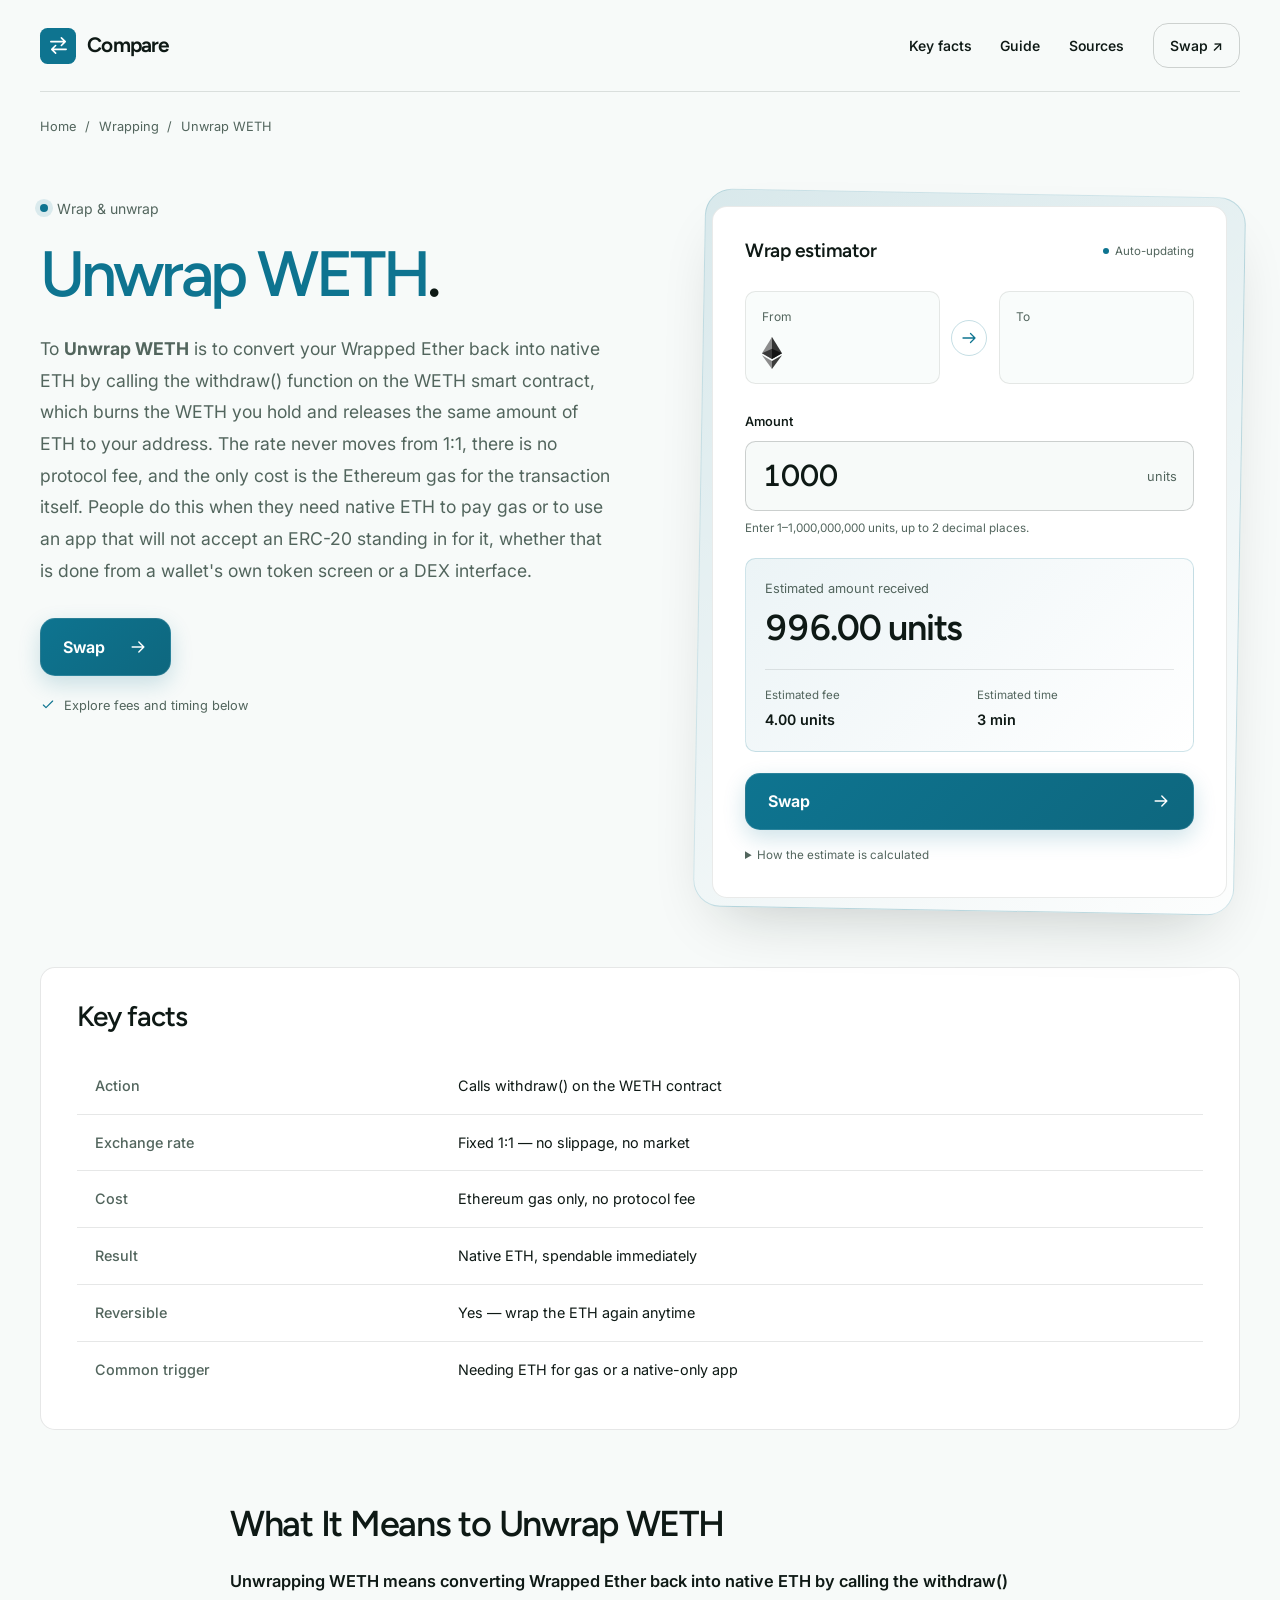
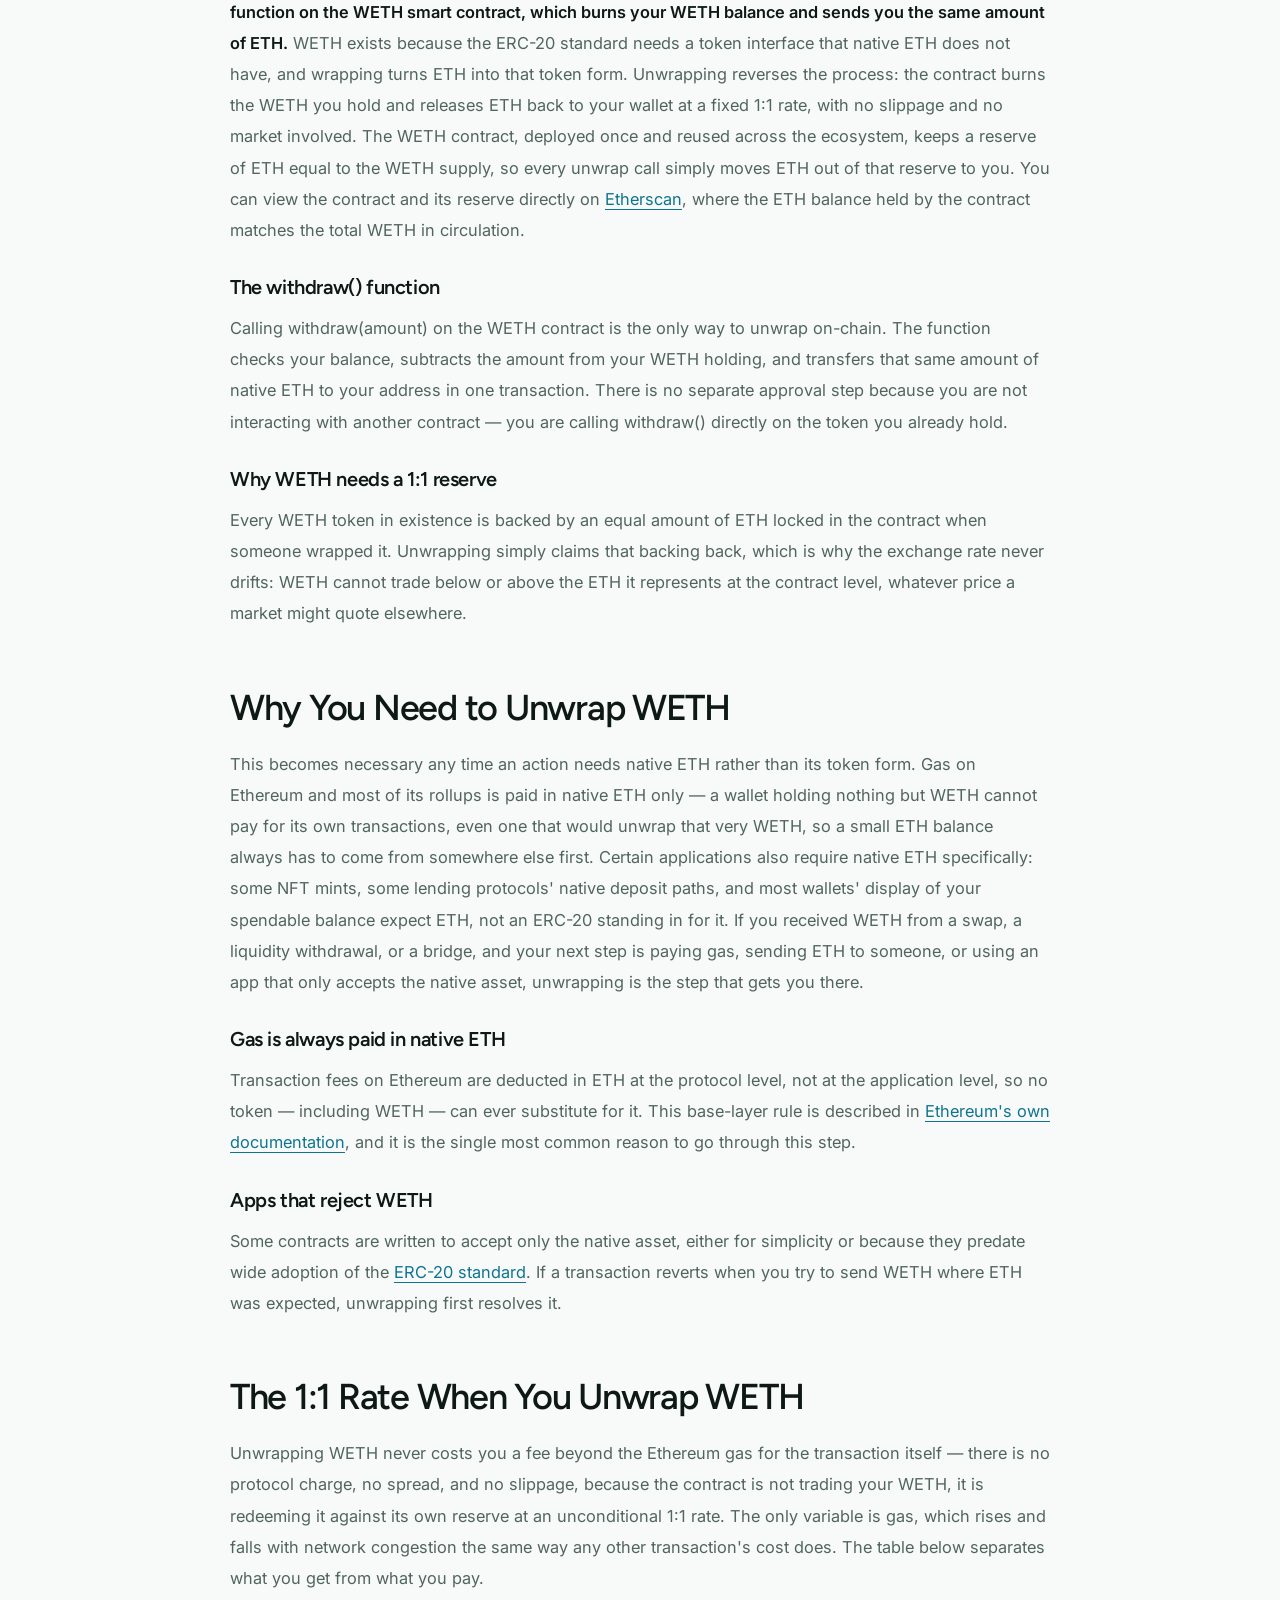
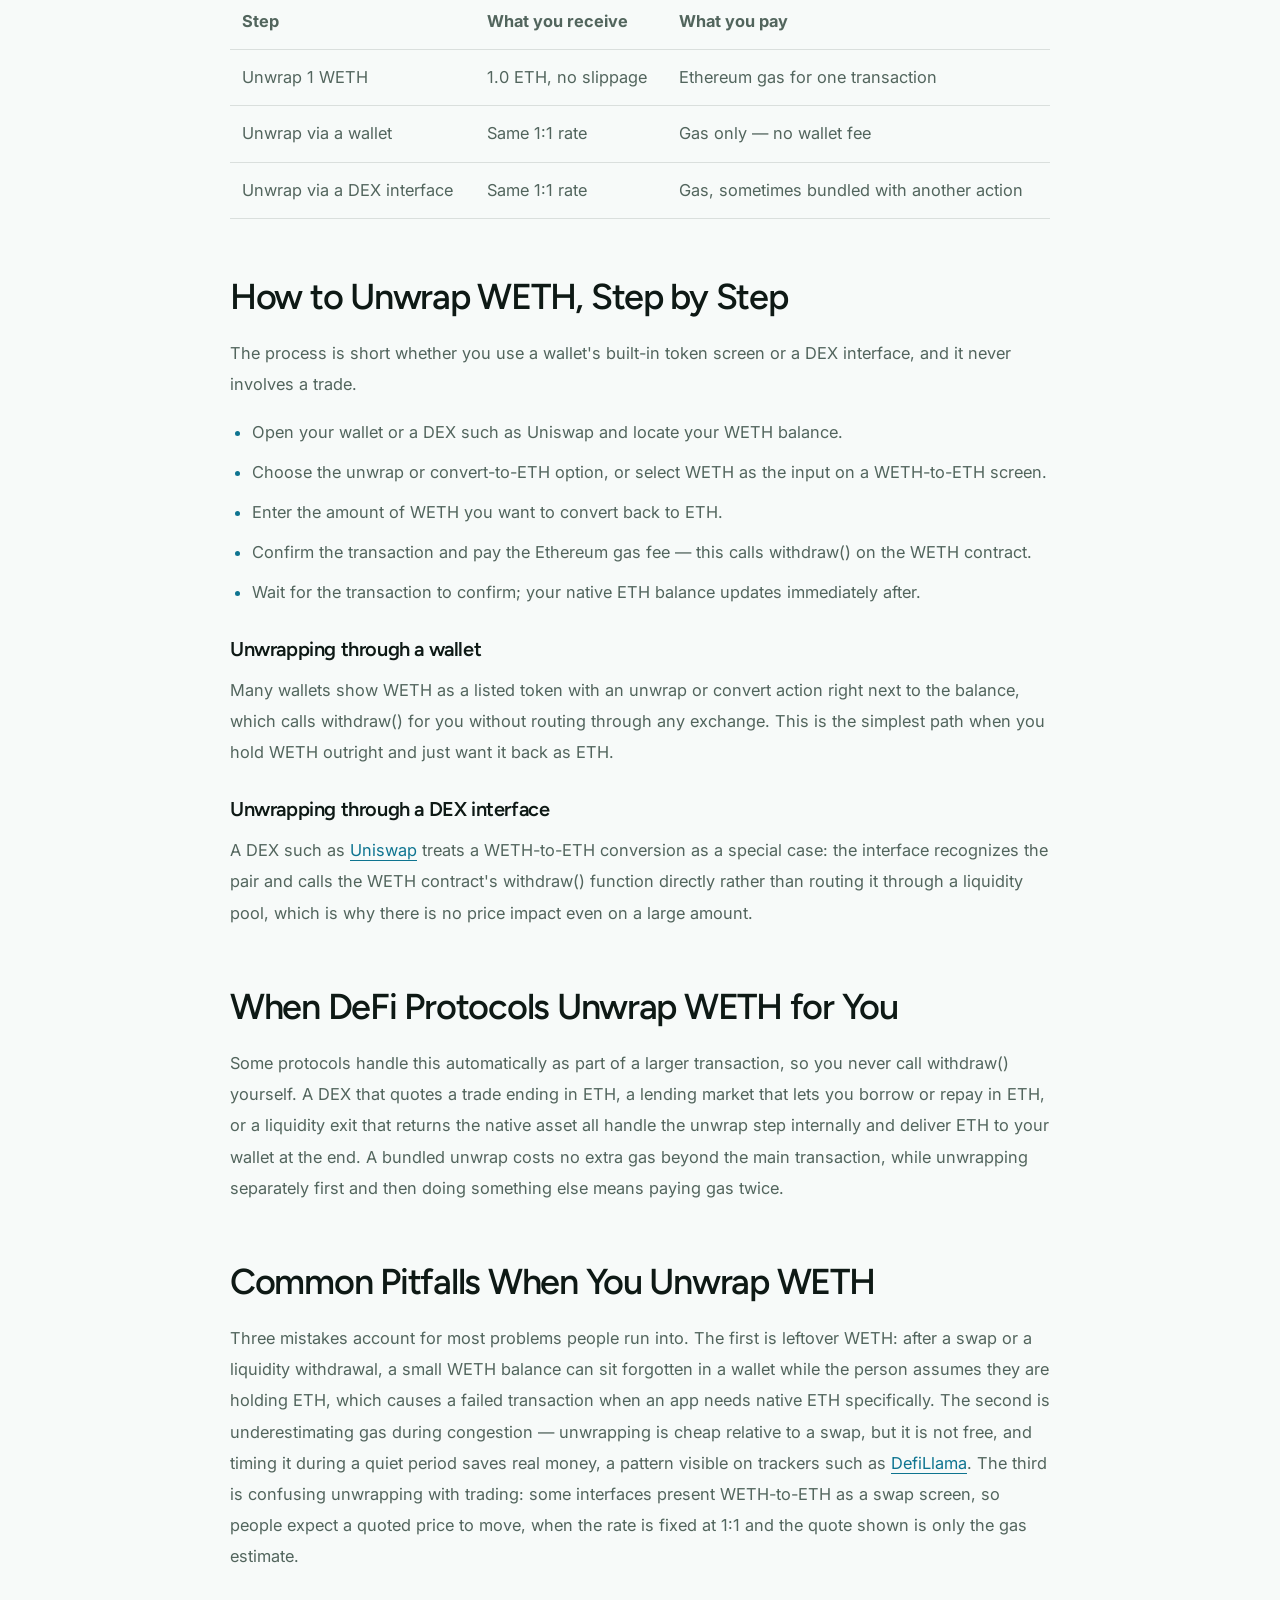
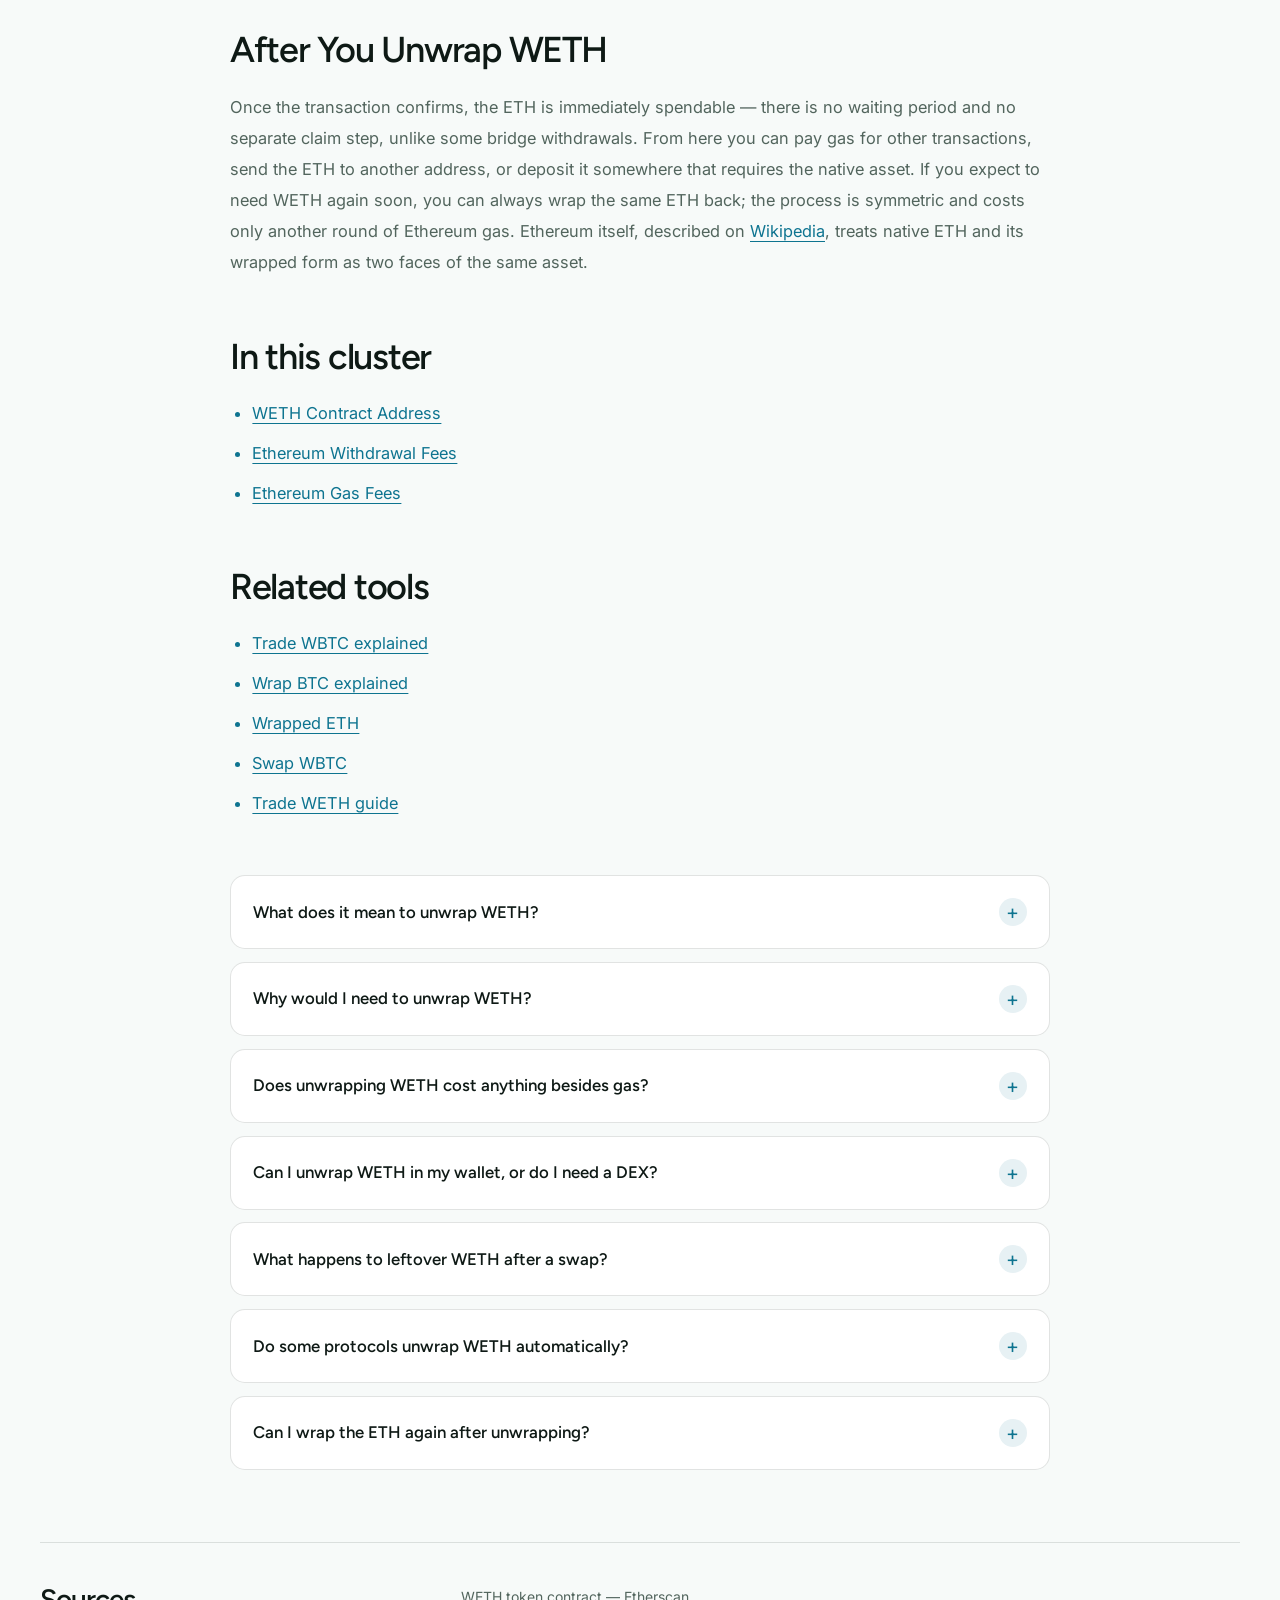
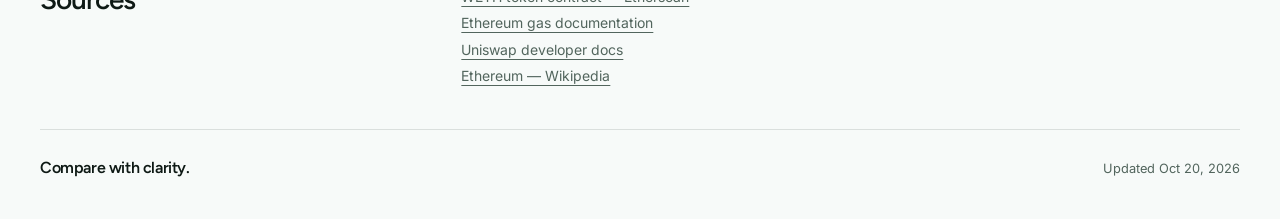
==== commit 5520d891: "Freshness: date refresh + re-index" ====
--- a/index.html
+++ b/index.html
@@ -13,7 +13,7 @@
 <meta name="twitter:card" content="summary_large_image">
 <meta name="twitter:title" content="Unwrap WETH">
 <link rel="preconnect" href="https://fonts.googleapis.com"><link rel="preconnect" href="https://fonts.gstatic.com" crossorigin><link rel="stylesheet" href="https://fonts.googleapis.com/css2?family=Inter:wght@400;500;600;700&family=Figtree:wght@500;600;700&display=swap">
-<script type="application/ld+json">{"@context": "https://schema.org", "@graph": [{"@type": "WebSite", "@id": "https://unwrap-weth.github.io/#website", "url": "https://unwrap-weth.github.io/", "name": "Unwrap WETH — Convert Wrapped ETH Back to Native ETH"}, {"@type": "WebPage", "@id": "https://unwrap-weth.github.io/#webpage", "url": "https://unwrap-weth.github.io/", "name": "Unwrap WETH — Convert Wrapped ETH Back to Native ETH", "isPartOf": {"@id": "https://unwrap-weth.github.io/#website"}, "description": "Convert WETH back to native ETH by calling withdraw() on the WETH contract at a fixed 1:1 rate. See why you need to do it, the only cost involved, and how from a wallet or a DEX.", "datePublished": "2026-10-14", "dateModified": "2026-10-14"}, {"@type": "SoftwareApplication", "name": "Unwrap WETH", "applicationCategory": "FinanceApplication", "operatingSystem": "Web", "offers": {"@type": "Offer", "price": "0", "priceCurrency": "USD"}}, {"@type": "BreadcrumbList", "itemListElement": [{"@type": "ListItem", "position": 1, "name": "Home", "item": "https://unwrap-weth.github.io/"}, {"@type": "ListItem", "position": 2, "name": "Wrapping"}, {"@type": "ListItem", "position": 3, "name": "Unwrap WETH"}]}, {"@type": "FAQPage", "mainEntity": [{"@type": "Question", "name": "What does it mean to unwrap WETH?", "acceptedAnswer": {"@type": "Answer", "text": "Unwrapping WETH means calling the withdraw() function on the WETH smart contract, which burns your WETH balance and sends you the same amount of native ETH at a fixed 1:1 rate."}}, {"@type": "Question", "name": "Why would I need to unwrap WETH?", "acceptedAnswer": {"@type": "Answer", "text": "This is needed whenever you want native ETH instead of its token form — most often to pay gas, since transaction fees on Ethereum are only ever paid in ETH, or because an app specifically requires the native asset rather than an ERC-20."}}, {"@type": "Question", "name": "Does unwrapping WETH cost anything besides gas?", "acceptedAnswer": {"@type": "Answer", "text": "No. The WETH contract redeems your tokens against its own ETH reserve at an unconditional 1:1 rate, so there is no protocol fee and no slippage — the Ethereum gas for the transaction is the only cost."}}, {"@type": "Question", "name": "Can I unwrap WETH in my wallet, or do I need a DEX?", "acceptedAnswer": {"@type": "Answer", "text": "Either works. Many wallets show an unwrap or convert action directly on the WETH balance, and DEX interfaces such as Uniswap also recognize a WETH-to-ETH conversion and call withdraw() directly instead of routing it through a trading pool."}}, {"@type": "Question", "name": "What happens to leftover WETH after a swap?", "acceptedAnswer": {"@type": "Answer", "text": "It stays in your wallet as WETH until you unwrap it. A common pitfall is assuming that balance is spendable ETH when an app actually needs the native asset, which causes the transaction to fail until you unwrap first."}}, {"@type": "Question", "name": "Do some protocols unwrap WETH automatically?", "acceptedAnswer": {"@type": "Answer", "text": "Yes. A trade that ends in ETH, a native-ETH loan repayment, or a liquidity exit that returns ETH often bundles the unwrap step into one transaction, so you never call withdraw() separately and pay no extra gas for it."}}, {"@type": "Question", "name": "Can I wrap the ETH again after unwrapping?", "acceptedAnswer": {"@type": "Answer", "text": "Yes. Wrapping and unwrapping are fully symmetric and can be repeated as often as you like; each direction only costs the Ethereum gas for that single transaction."}}]}]}</script>
+<script type="application/ld+json">{"@context": "https://schema.org", "@graph": [{"@type": "WebSite", "@id": "https://unwrap-weth.github.io/#website", "url": "https://unwrap-weth.github.io/", "name": "Unwrap WETH — Convert Wrapped ETH Back to Native ETH"}, {"@type": "WebPage", "@id": "https://unwrap-weth.github.io/#webpage", "url": "https://unwrap-weth.github.io/", "name": "Unwrap WETH — Convert Wrapped ETH Back to Native ETH", "isPartOf": {"@id": "https://unwrap-weth.github.io/#website"}, "description": "Convert WETH back to native ETH by calling withdraw() on the WETH contract at a fixed 1:1 rate. See why you need to do it, the only cost involved, and how from a wallet or a DEX.", "datePublished": "2026-10-20", "dateModified": "2026-10-20"}, {"@type": "SoftwareApplication", "name": "Unwrap WETH", "applicationCategory": "FinanceApplication", "operatingSystem": "Web", "offers": {"@type": "Offer", "price": "0", "priceCurrency": "USD"}}, {"@type": "BreadcrumbList", "itemListElement": [{"@type": "ListItem", "position": 1, "name": "Home", "item": "https://unwrap-weth.github.io/"}, {"@type": "ListItem", "position": 2, "name": "Wrapping"}, {"@type": "ListItem", "position": 3, "name": "Unwrap WETH"}]}, {"@type": "FAQPage", "mainEntity": [{"@type": "Question", "name": "What does it mean to unwrap WETH?", "acceptedAnswer": {"@type": "Answer", "text": "Unwrapping WETH means calling the withdraw() function on the WETH smart contract, which burns your WETH balance and sends you the same amount of native ETH at a fixed 1:1 rate."}}, {"@type": "Question", "name": "Why would I need to unwrap WETH?", "acceptedAnswer": {"@type": "Answer", "text": "This is needed whenever you want native ETH instead of its token form — most often to pay gas, since transaction fees on Ethereum are only ever paid in ETH, or because an app specifically requires the native asset rather than an ERC-20."}}, {"@type": "Question", "name": "Does unwrapping WETH cost anything besides gas?", "acceptedAnswer": {"@type": "Answer", "text": "No. The WETH contract redeems your tokens against its own ETH reserve at an unconditional 1:1 rate, so there is no protocol fee and no slippage — the Ethereum gas for the transaction is the only cost."}}, {"@type": "Question", "name": "Can I unwrap WETH in my wallet, or do I need a DEX?", "acceptedAnswer": {"@type": "Answer", "text": "Either works. Many wallets show an unwrap or convert action directly on the WETH balance, and DEX interfaces such as Uniswap also recognize a WETH-to-ETH conversion and call withdraw() directly instead of routing it through a trading pool."}}, {"@type": "Question", "name": "What happens to leftover WETH after a swap?", "acceptedAnswer": {"@type": "Answer", "text": "It stays in your wallet as WETH until you unwrap it. A common pitfall is assuming that balance is spendable ETH when an app actually needs the native asset, which causes the transaction to fail until you unwrap first."}}, {"@type": "Question", "name": "Do some protocols unwrap WETH automatically?", "acceptedAnswer": {"@type": "Answer", "text": "Yes. A trade that ends in ETH, a native-ETH loan repayment, or a liquidity exit that returns ETH often bundles the unwrap step into one transaction, so you never call withdraw() separately and pay no extra gas for it."}}, {"@type": "Question", "name": "Can I wrap the ETH again after unwrapping?", "acceptedAnswer": {"@type": "Answer", "text": "Yes. Wrapping and unwrapping are fully symmetric and can be repeated as often as you like; each direction only costs the Ethereum gas for that single transaction."}}]}]}</script>
 <style>
 :root{--bg:#F7FAF9;--surface:#FFFFFF;--text:#0E1915;--muted:#52655D;--accent:#0E7490;--accent-ink:#FFFFFF;--radius:15px;--display:"Figtree";--body:"Inter"}
 *{box-sizing:border-box}
@@ -197,7 +197,7 @@
 <li><a class="c329079" href="https://ethereum.org/en/developers/docs/gas/" rel="nofollow noopener" target="_blank">Ethereum gas documentation</a></li>
 <li><a class="c329079" href="https://docs.uniswap.org/" rel="nofollow noopener" target="_blank">Uniswap developer docs</a></li>
 <li><a class="c329079" href="https://en.wikipedia.org/wiki/Ethereum" rel="nofollow noopener" target="_blank">Ethereum — Wikipedia</a></li></ul></div></section>
-<footer class="c87d44a"><span class="ccaaa2d">Compare with clarity.</span><p class="c55e093">Updated Oct 14, 2026</p></footer>
+<footer class="c87d44a"><span class="ccaaa2d">Compare with clarity.</span><p class="c55e093">Updated Oct 20, 2026</p></footer>
 </div>
 <script>
 (() => {
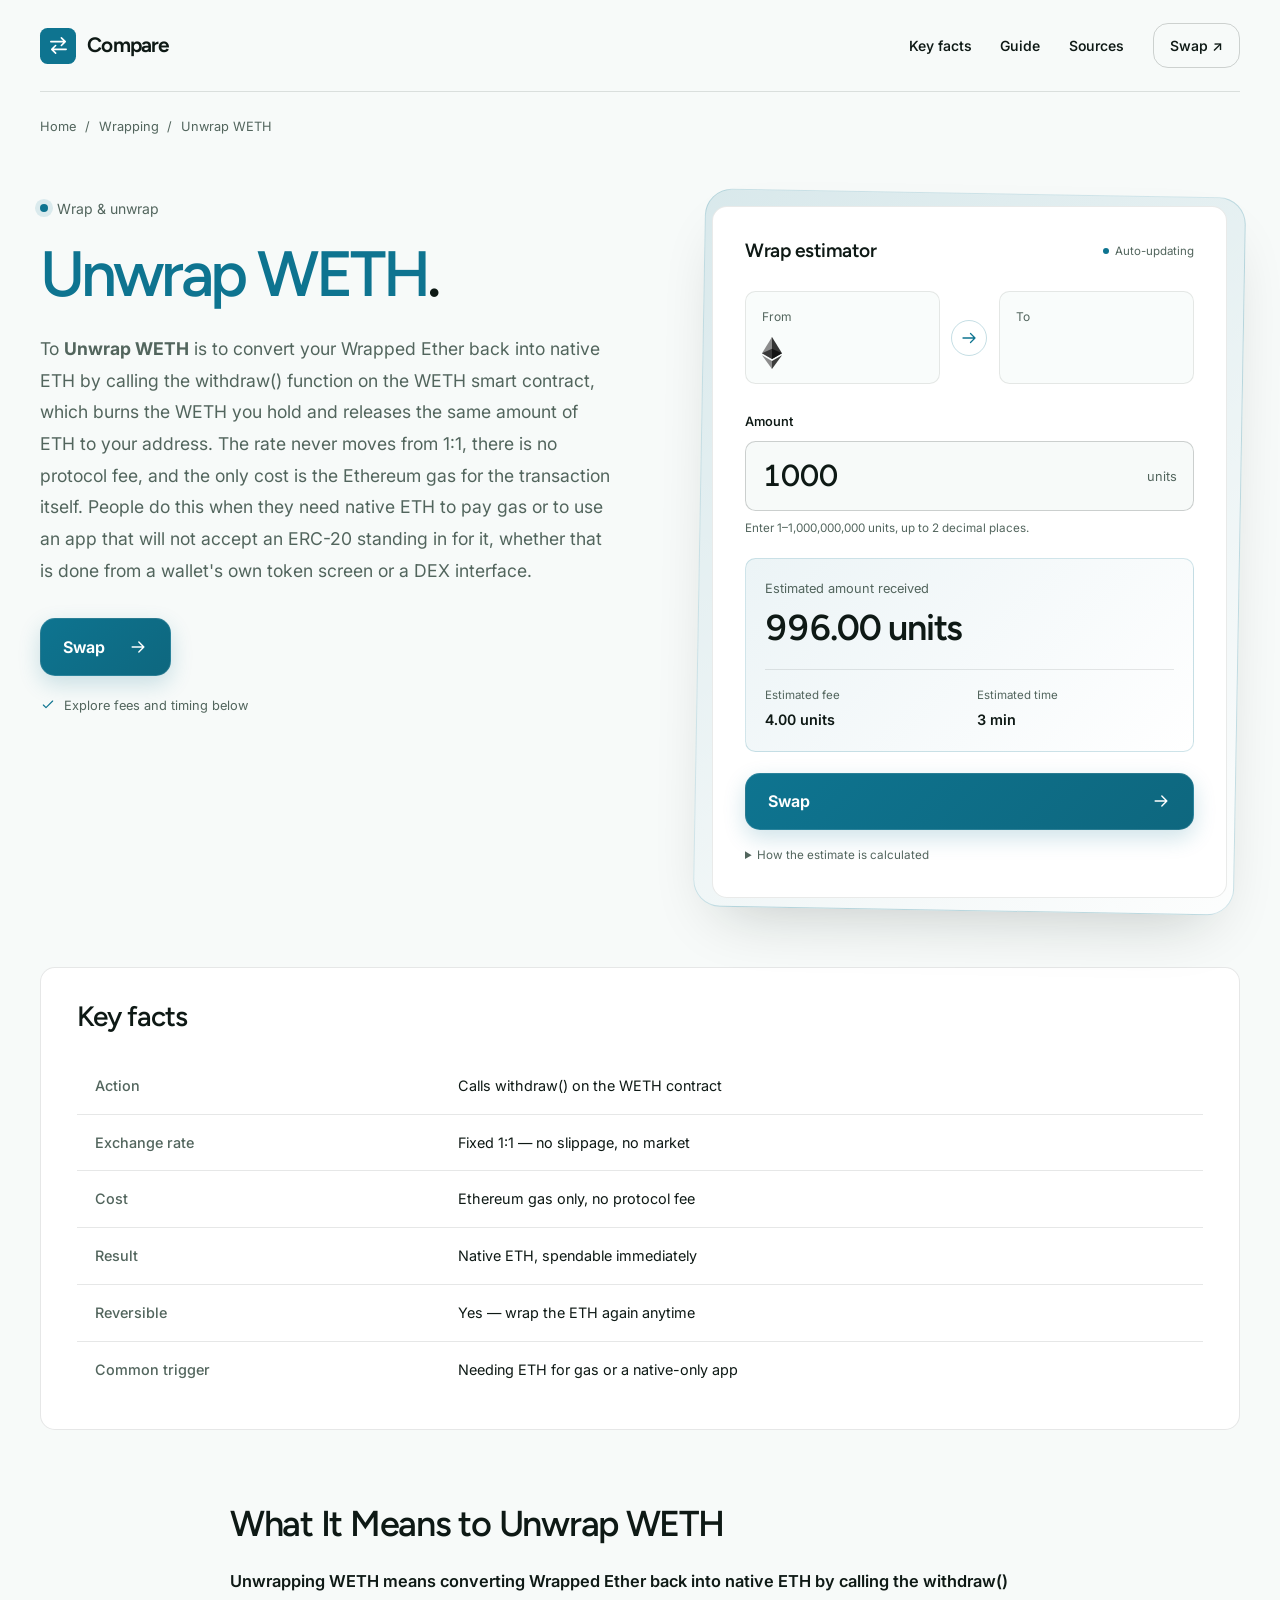
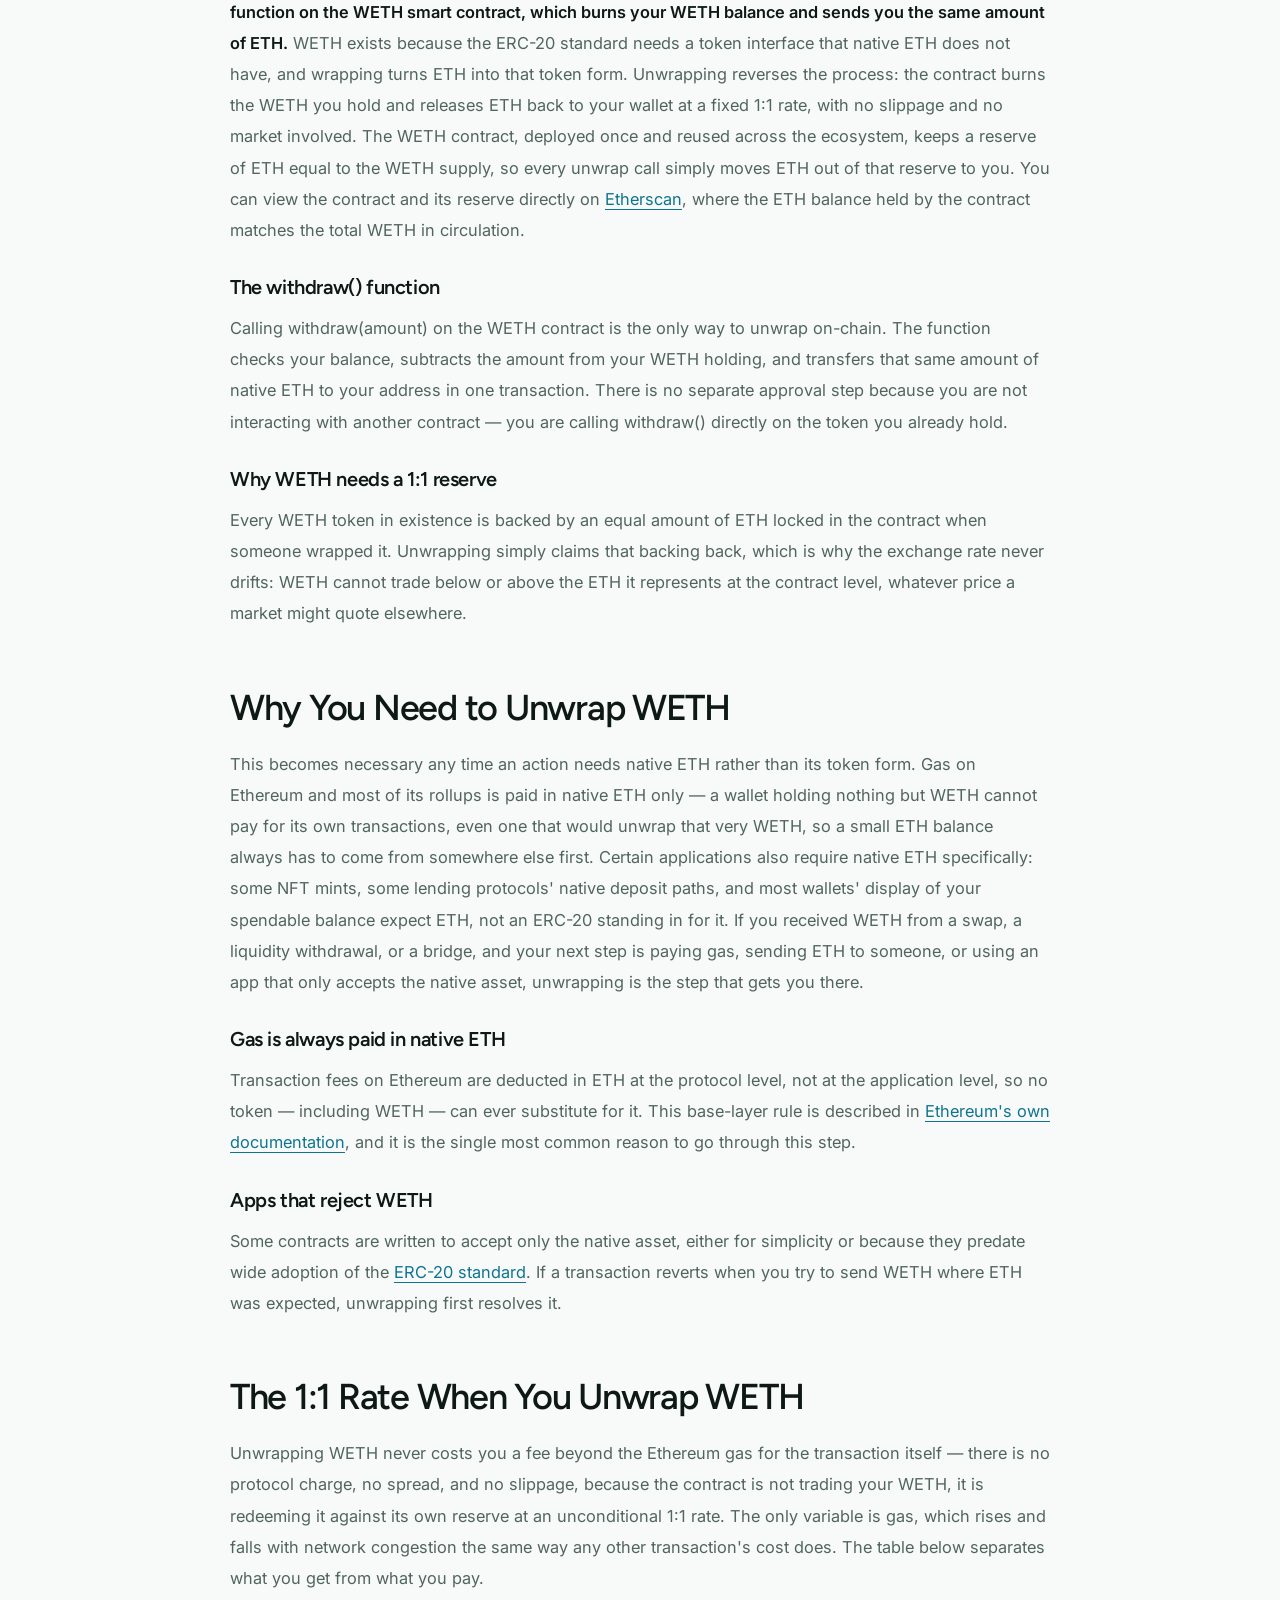
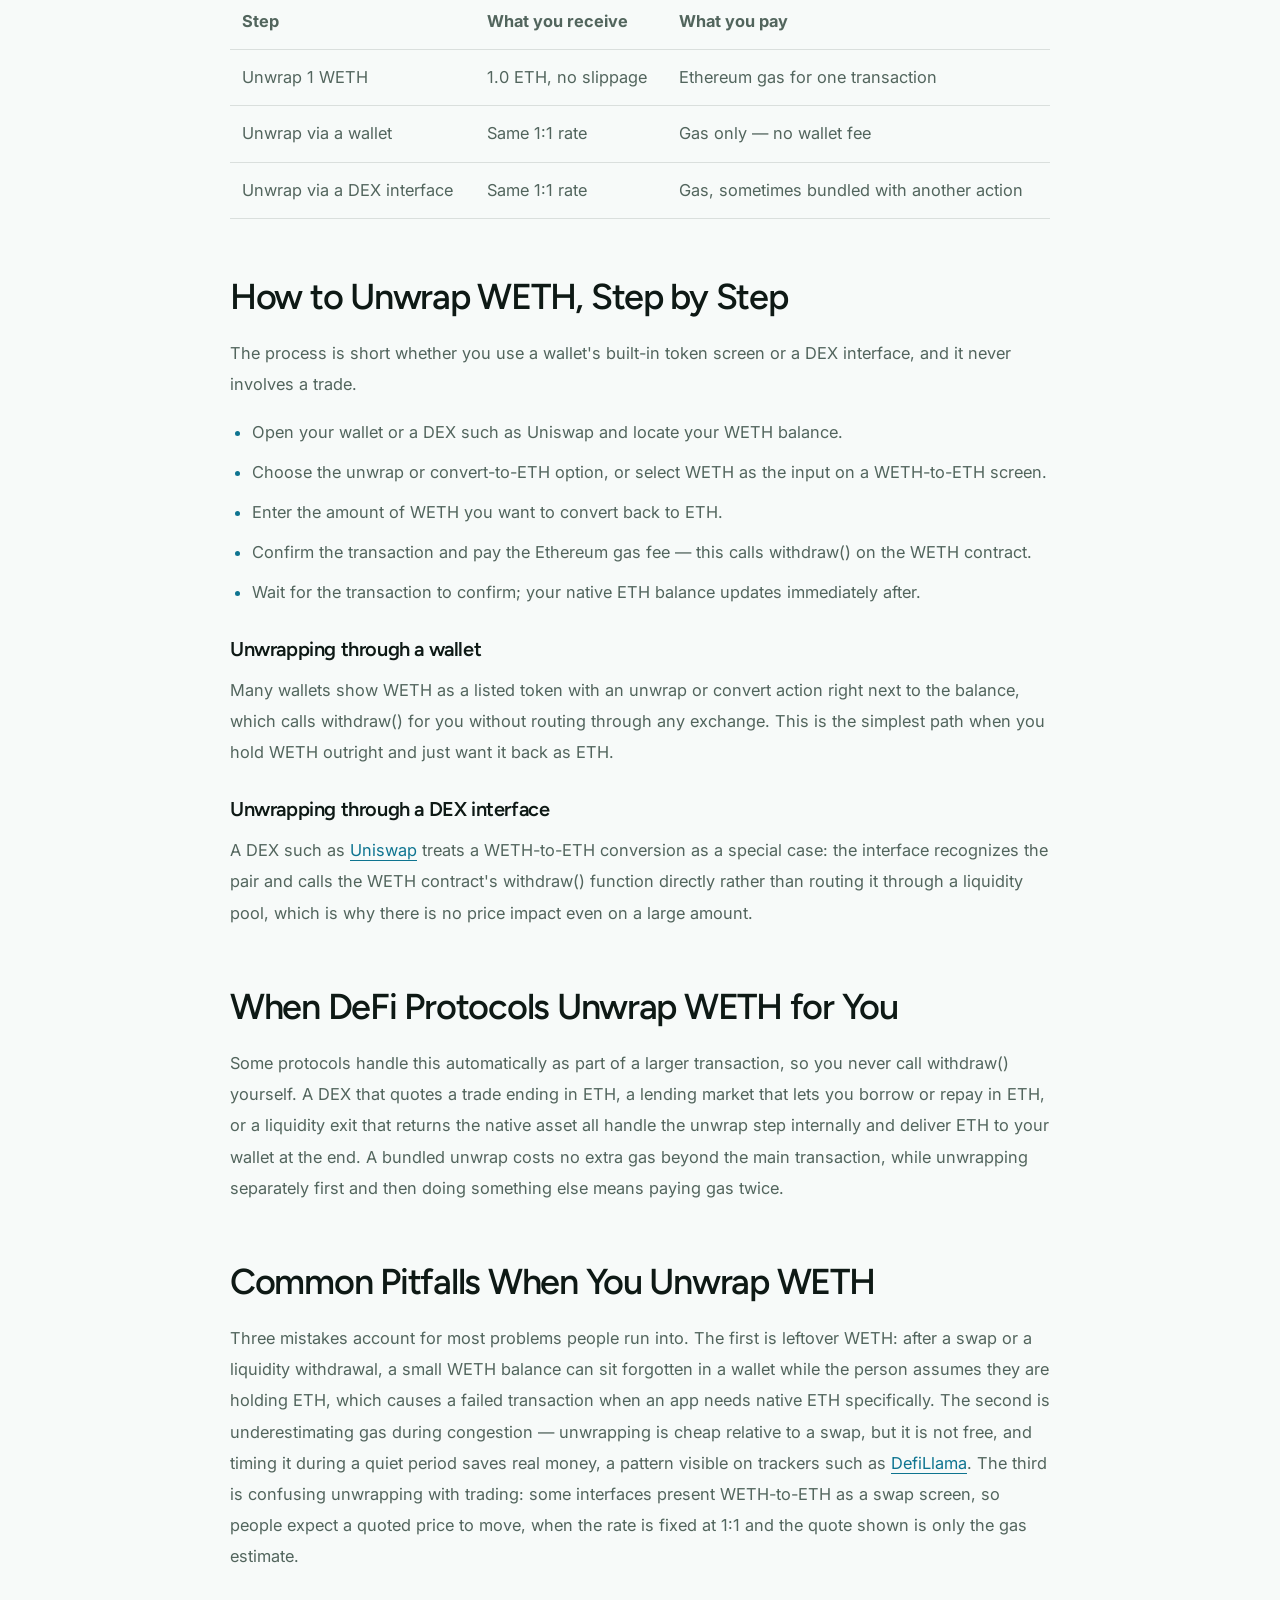
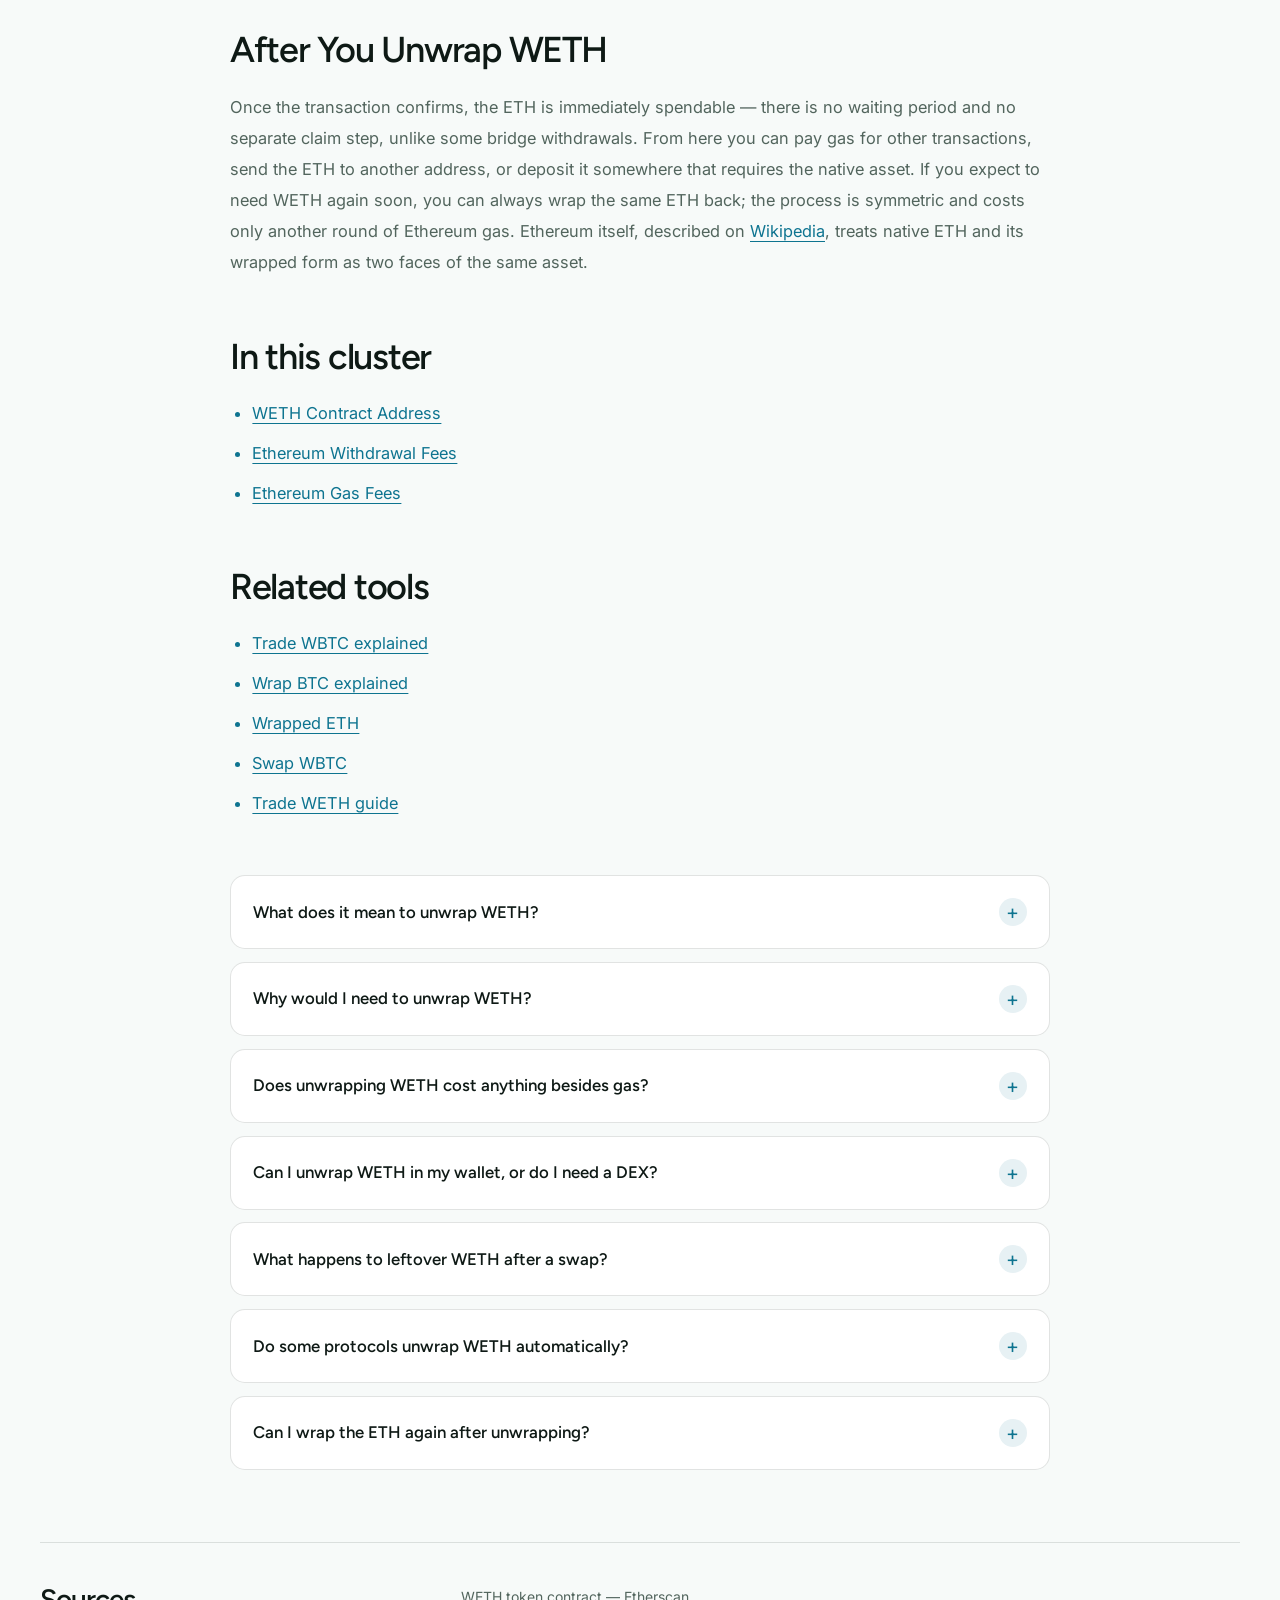
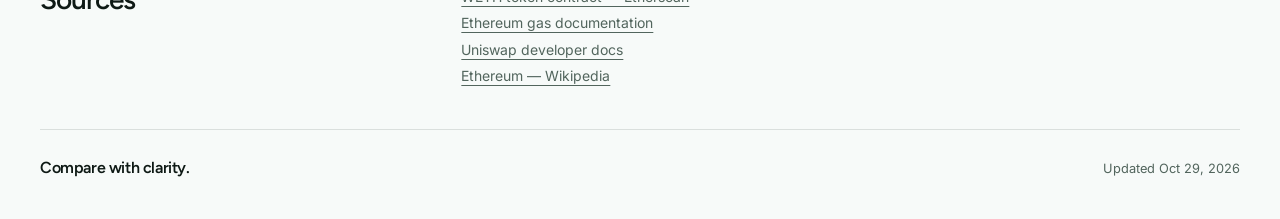
==== commit 79cb339b: "Freshness: date refresh + re-index" ====
--- a/index.html
+++ b/index.html
@@ -13,7 +13,7 @@
 <meta name="twitter:card" content="summary_large_image">
 <meta name="twitter:title" content="Unwrap WETH">
 <link rel="preconnect" href="https://fonts.googleapis.com"><link rel="preconnect" href="https://fonts.gstatic.com" crossorigin><link rel="stylesheet" href="https://fonts.googleapis.com/css2?family=Inter:wght@400;500;600;700&family=Figtree:wght@500;600;700&display=swap">
-<script type="application/ld+json">{"@context": "https://schema.org", "@graph": [{"@type": "WebSite", "@id": "https://unwrap-weth.github.io/#website", "url": "https://unwrap-weth.github.io/", "name": "Unwrap WETH — Convert Wrapped ETH Back to Native ETH"}, {"@type": "WebPage", "@id": "https://unwrap-weth.github.io/#webpage", "url": "https://unwrap-weth.github.io/", "name": "Unwrap WETH — Convert Wrapped ETH Back to Native ETH", "isPartOf": {"@id": "https://unwrap-weth.github.io/#website"}, "description": "Convert WETH back to native ETH by calling withdraw() on the WETH contract at a fixed 1:1 rate. See why you need to do it, the only cost involved, and how from a wallet or a DEX.", "datePublished": "2026-10-20", "dateModified": "2026-10-20"}, {"@type": "SoftwareApplication", "name": "Unwrap WETH", "applicationCategory": "FinanceApplication", "operatingSystem": "Web", "offers": {"@type": "Offer", "price": "0", "priceCurrency": "USD"}}, {"@type": "BreadcrumbList", "itemListElement": [{"@type": "ListItem", "position": 1, "name": "Home", "item": "https://unwrap-weth.github.io/"}, {"@type": "ListItem", "position": 2, "name": "Wrapping"}, {"@type": "ListItem", "position": 3, "name": "Unwrap WETH"}]}, {"@type": "FAQPage", "mainEntity": [{"@type": "Question", "name": "What does it mean to unwrap WETH?", "acceptedAnswer": {"@type": "Answer", "text": "Unwrapping WETH means calling the withdraw() function on the WETH smart contract, which burns your WETH balance and sends you the same amount of native ETH at a fixed 1:1 rate."}}, {"@type": "Question", "name": "Why would I need to unwrap WETH?", "acceptedAnswer": {"@type": "Answer", "text": "This is needed whenever you want native ETH instead of its token form — most often to pay gas, since transaction fees on Ethereum are only ever paid in ETH, or because an app specifically requires the native asset rather than an ERC-20."}}, {"@type": "Question", "name": "Does unwrapping WETH cost anything besides gas?", "acceptedAnswer": {"@type": "Answer", "text": "No. The WETH contract redeems your tokens against its own ETH reserve at an unconditional 1:1 rate, so there is no protocol fee and no slippage — the Ethereum gas for the transaction is the only cost."}}, {"@type": "Question", "name": "Can I unwrap WETH in my wallet, or do I need a DEX?", "acceptedAnswer": {"@type": "Answer", "text": "Either works. Many wallets show an unwrap or convert action directly on the WETH balance, and DEX interfaces such as Uniswap also recognize a WETH-to-ETH conversion and call withdraw() directly instead of routing it through a trading pool."}}, {"@type": "Question", "name": "What happens to leftover WETH after a swap?", "acceptedAnswer": {"@type": "Answer", "text": "It stays in your wallet as WETH until you unwrap it. A common pitfall is assuming that balance is spendable ETH when an app actually needs the native asset, which causes the transaction to fail until you unwrap first."}}, {"@type": "Question", "name": "Do some protocols unwrap WETH automatically?", "acceptedAnswer": {"@type": "Answer", "text": "Yes. A trade that ends in ETH, a native-ETH loan repayment, or a liquidity exit that returns ETH often bundles the unwrap step into one transaction, so you never call withdraw() separately and pay no extra gas for it."}}, {"@type": "Question", "name": "Can I wrap the ETH again after unwrapping?", "acceptedAnswer": {"@type": "Answer", "text": "Yes. Wrapping and unwrapping are fully symmetric and can be repeated as often as you like; each direction only costs the Ethereum gas for that single transaction."}}]}]}</script>
+<script type="application/ld+json">{"@context": "https://schema.org", "@graph": [{"@type": "WebSite", "@id": "https://unwrap-weth.github.io/#website", "url": "https://unwrap-weth.github.io/", "name": "Unwrap WETH — Convert Wrapped ETH Back to Native ETH"}, {"@type": "WebPage", "@id": "https://unwrap-weth.github.io/#webpage", "url": "https://unwrap-weth.github.io/", "name": "Unwrap WETH — Convert Wrapped ETH Back to Native ETH", "isPartOf": {"@id": "https://unwrap-weth.github.io/#website"}, "description": "Convert WETH back to native ETH by calling withdraw() on the WETH contract at a fixed 1:1 rate. See why you need to do it, the only cost involved, and how from a wallet or a DEX.", "datePublished": "2026-10-29", "dateModified": "2026-10-29"}, {"@type": "SoftwareApplication", "name": "Unwrap WETH", "applicationCategory": "FinanceApplication", "operatingSystem": "Web", "offers": {"@type": "Offer", "price": "0", "priceCurrency": "USD"}}, {"@type": "BreadcrumbList", "itemListElement": [{"@type": "ListItem", "position": 1, "name": "Home", "item": "https://unwrap-weth.github.io/"}, {"@type": "ListItem", "position": 2, "name": "Wrapping"}, {"@type": "ListItem", "position": 3, "name": "Unwrap WETH"}]}, {"@type": "FAQPage", "mainEntity": [{"@type": "Question", "name": "What does it mean to unwrap WETH?", "acceptedAnswer": {"@type": "Answer", "text": "Unwrapping WETH means calling the withdraw() function on the WETH smart contract, which burns your WETH balance and sends you the same amount of native ETH at a fixed 1:1 rate."}}, {"@type": "Question", "name": "Why would I need to unwrap WETH?", "acceptedAnswer": {"@type": "Answer", "text": "This is needed whenever you want native ETH instead of its token form — most often to pay gas, since transaction fees on Ethereum are only ever paid in ETH, or because an app specifically requires the native asset rather than an ERC-20."}}, {"@type": "Question", "name": "Does unwrapping WETH cost anything besides gas?", "acceptedAnswer": {"@type": "Answer", "text": "No. The WETH contract redeems your tokens against its own ETH reserve at an unconditional 1:1 rate, so there is no protocol fee and no slippage — the Ethereum gas for the transaction is the only cost."}}, {"@type": "Question", "name": "Can I unwrap WETH in my wallet, or do I need a DEX?", "acceptedAnswer": {"@type": "Answer", "text": "Either works. Many wallets show an unwrap or convert action directly on the WETH balance, and DEX interfaces such as Uniswap also recognize a WETH-to-ETH conversion and call withdraw() directly instead of routing it through a trading pool."}}, {"@type": "Question", "name": "What happens to leftover WETH after a swap?", "acceptedAnswer": {"@type": "Answer", "text": "It stays in your wallet as WETH until you unwrap it. A common pitfall is assuming that balance is spendable ETH when an app actually needs the native asset, which causes the transaction to fail until you unwrap first."}}, {"@type": "Question", "name": "Do some protocols unwrap WETH automatically?", "acceptedAnswer": {"@type": "Answer", "text": "Yes. A trade that ends in ETH, a native-ETH loan repayment, or a liquidity exit that returns ETH often bundles the unwrap step into one transaction, so you never call withdraw() separately and pay no extra gas for it."}}, {"@type": "Question", "name": "Can I wrap the ETH again after unwrapping?", "acceptedAnswer": {"@type": "Answer", "text": "Yes. Wrapping and unwrapping are fully symmetric and can be repeated as often as you like; each direction only costs the Ethereum gas for that single transaction."}}]}]}</script>
 <style>
 :root{--bg:#F7FAF9;--surface:#FFFFFF;--text:#0E1915;--muted:#52655D;--accent:#0E7490;--accent-ink:#FFFFFF;--radius:15px;--display:"Figtree";--body:"Inter"}
 *{box-sizing:border-box}
@@ -197,7 +197,7 @@
 <li><a class="c329079" href="https://ethereum.org/en/developers/docs/gas/" rel="nofollow noopener" target="_blank">Ethereum gas documentation</a></li>
 <li><a class="c329079" href="https://docs.uniswap.org/" rel="nofollow noopener" target="_blank">Uniswap developer docs</a></li>
 <li><a class="c329079" href="https://en.wikipedia.org/wiki/Ethereum" rel="nofollow noopener" target="_blank">Ethereum — Wikipedia</a></li></ul></div></section>
-<footer class="c87d44a"><span class="ccaaa2d">Compare with clarity.</span><p class="c55e093">Updated Oct 20, 2026</p></footer>
+<footer class="c87d44a"><span class="ccaaa2d">Compare with clarity.</span><p class="c55e093">Updated Oct 29, 2026</p></footer>
 </div>
 <script>
 (() => {
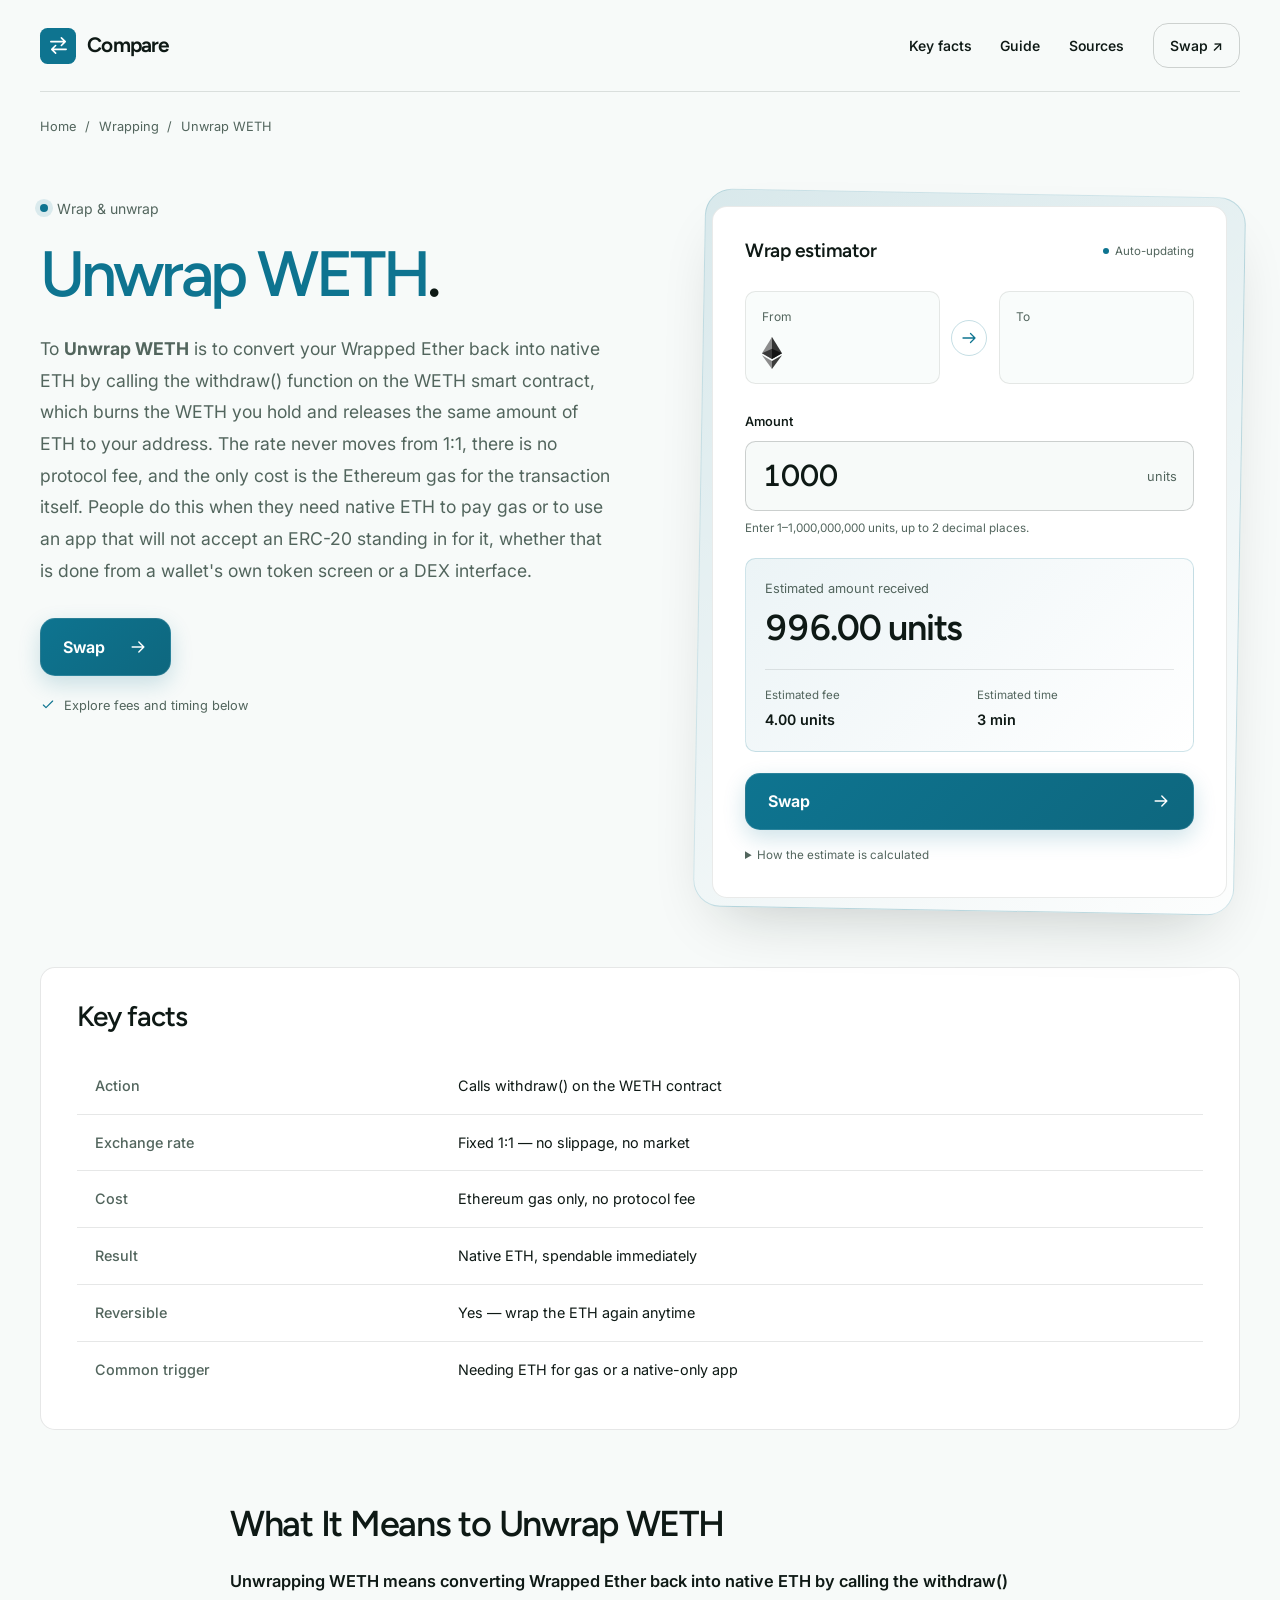
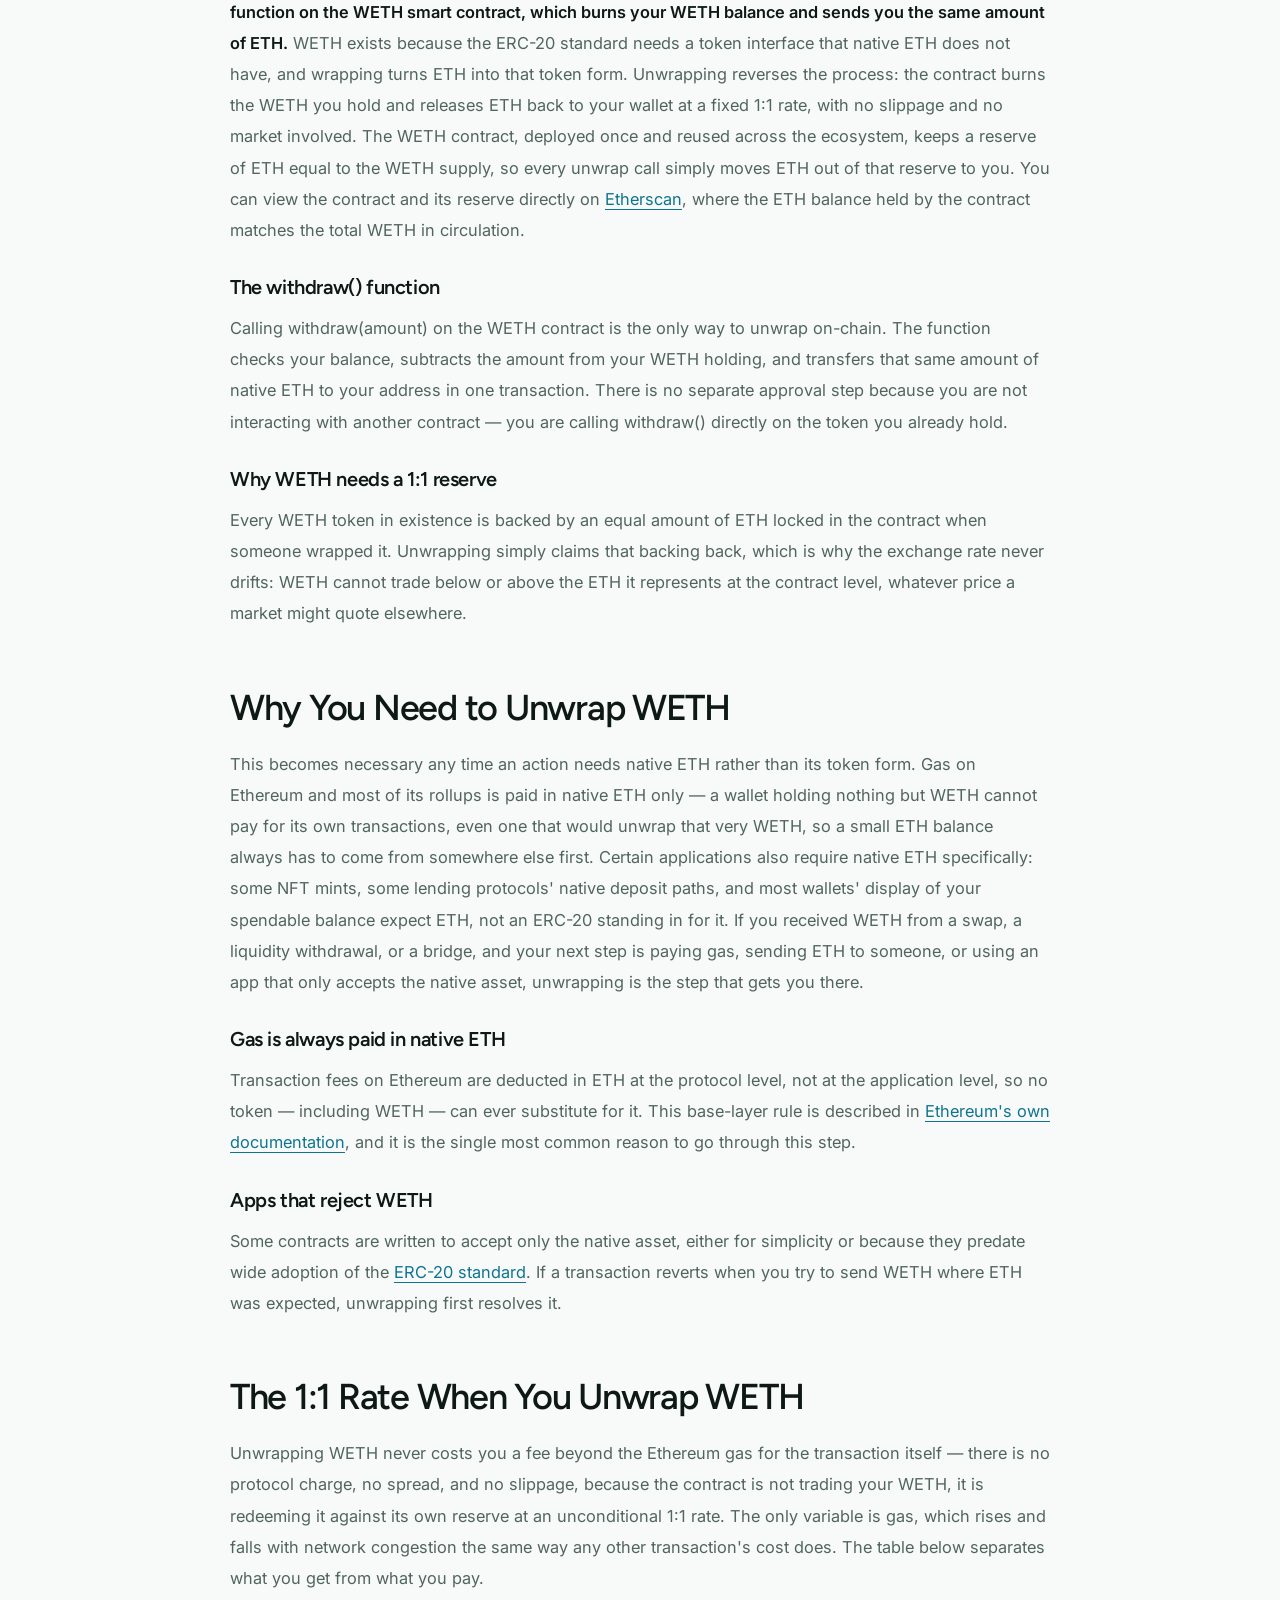
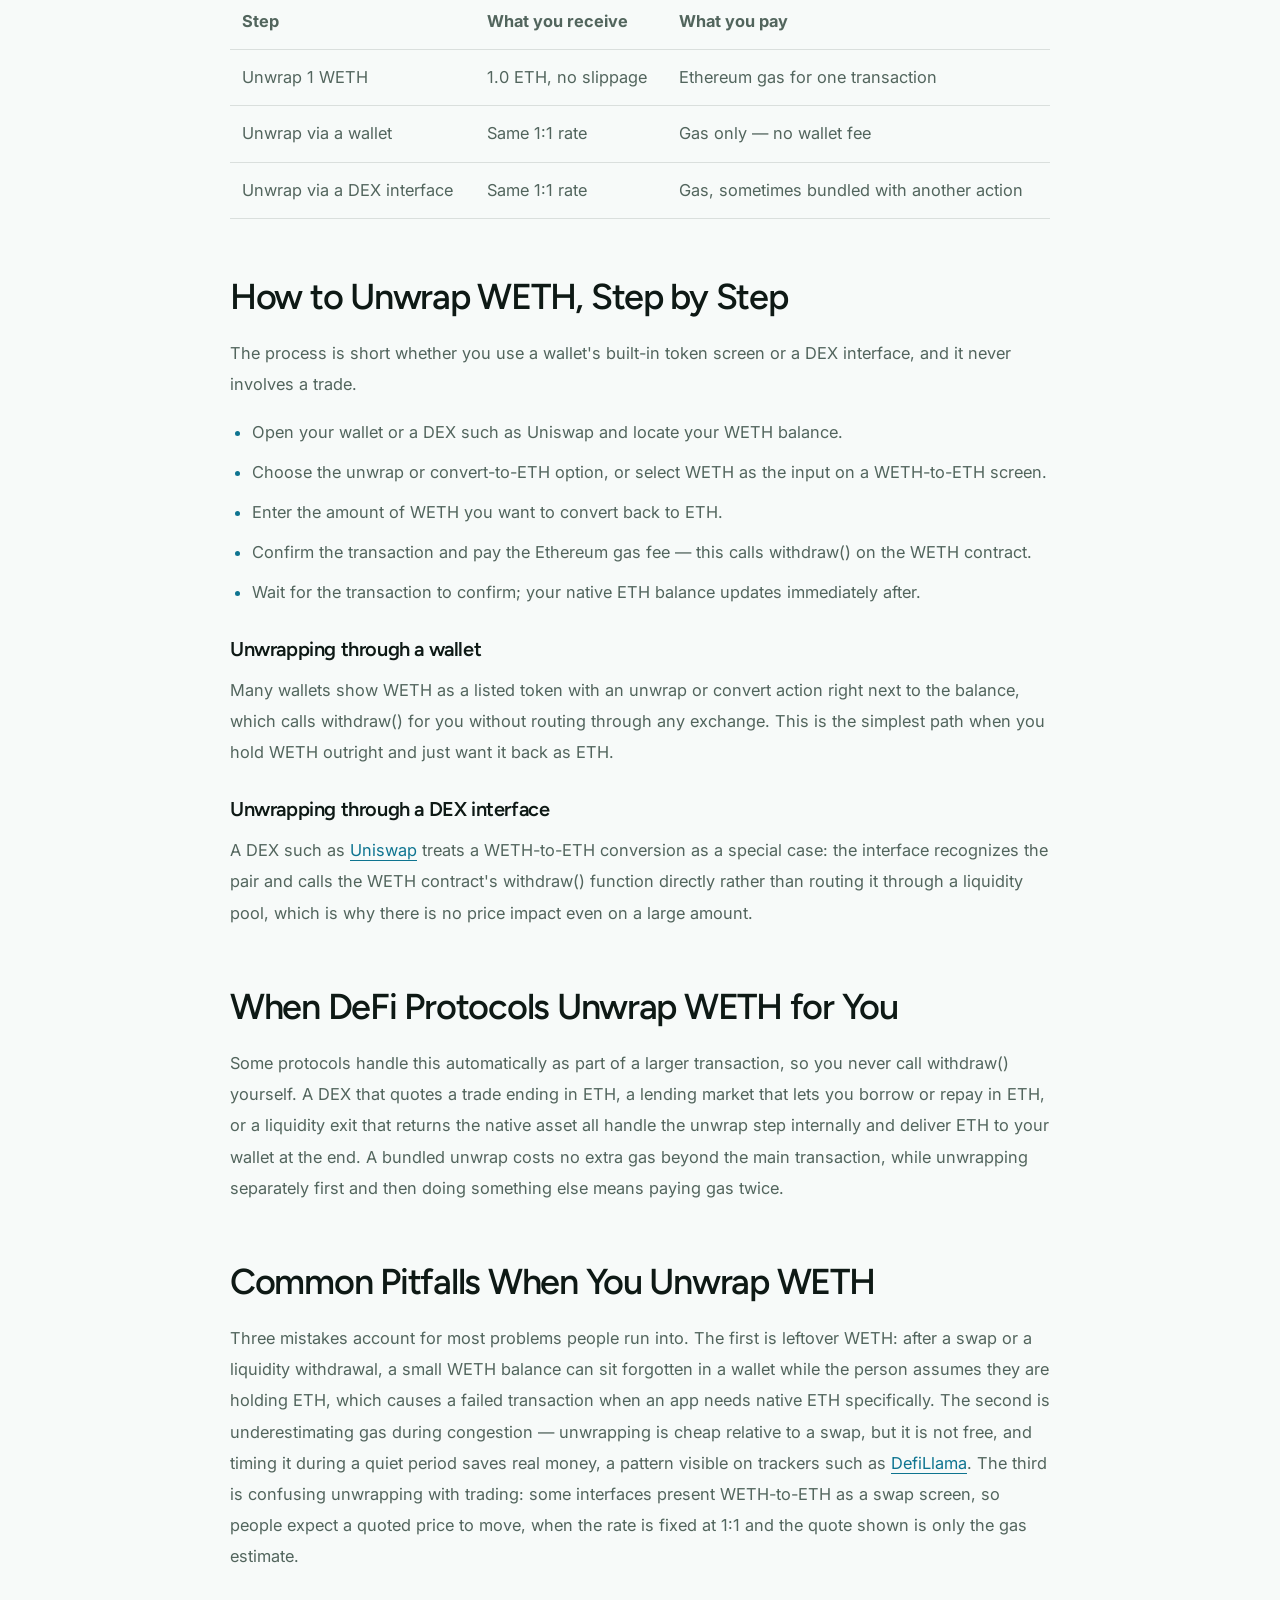
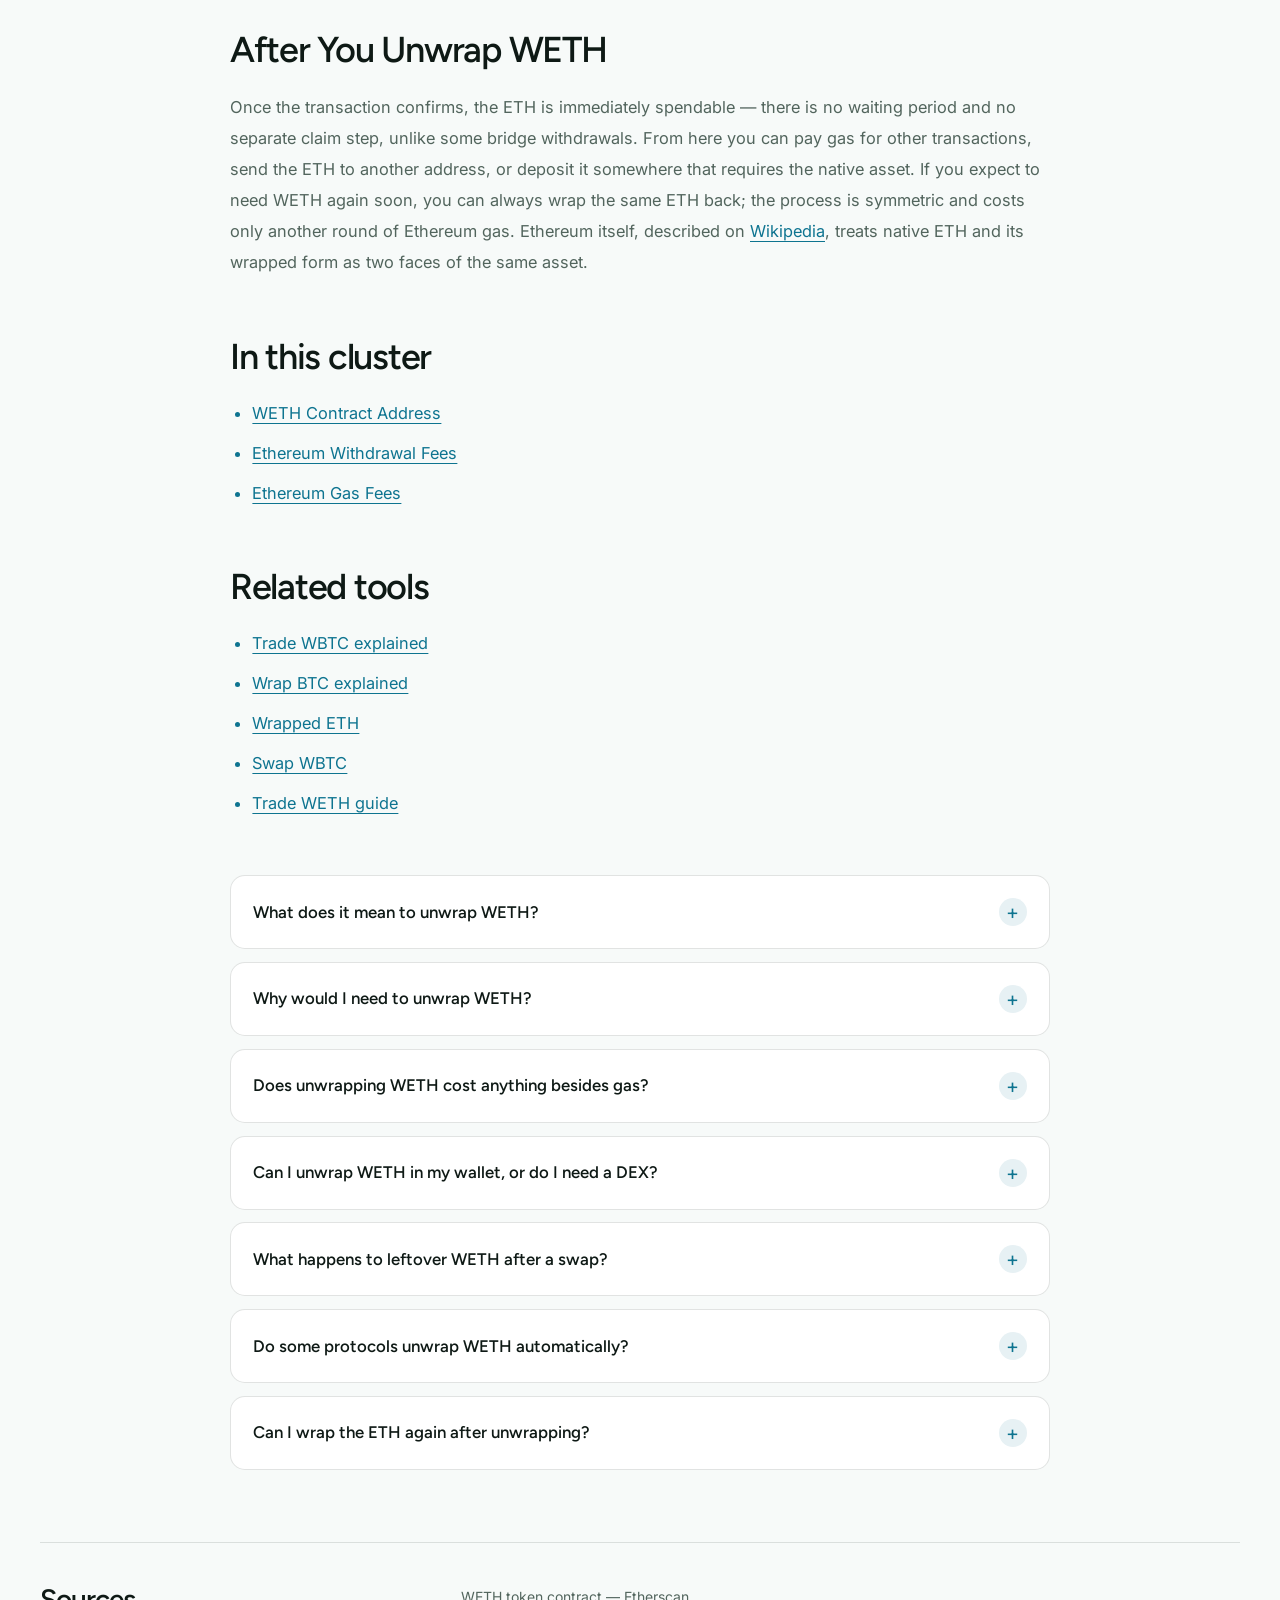
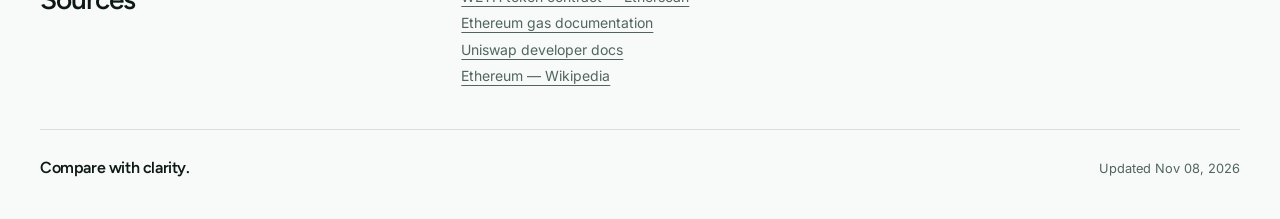
==== commit 3a1c7253: "Freshness: date refresh + re-index" ====
--- a/index.html
+++ b/index.html
@@ -13,7 +13,7 @@
 <meta name="twitter:card" content="summary_large_image">
 <meta name="twitter:title" content="Unwrap WETH">
 <link rel="preconnect" href="https://fonts.googleapis.com"><link rel="preconnect" href="https://fonts.gstatic.com" crossorigin><link rel="stylesheet" href="https://fonts.googleapis.com/css2?family=Inter:wght@400;500;600;700&family=Figtree:wght@500;600;700&display=swap">
-<script type="application/ld+json">{"@context": "https://schema.org", "@graph": [{"@type": "WebSite", "@id": "https://unwrap-weth.github.io/#website", "url": "https://unwrap-weth.github.io/", "name": "Unwrap WETH — Convert Wrapped ETH Back to Native ETH"}, {"@type": "WebPage", "@id": "https://unwrap-weth.github.io/#webpage", "url": "https://unwrap-weth.github.io/", "name": "Unwrap WETH — Convert Wrapped ETH Back to Native ETH", "isPartOf": {"@id": "https://unwrap-weth.github.io/#website"}, "description": "Convert WETH back to native ETH by calling withdraw() on the WETH contract at a fixed 1:1 rate. See why you need to do it, the only cost involved, and how from a wallet or a DEX.", "datePublished": "2026-10-29", "dateModified": "2026-10-29"}, {"@type": "SoftwareApplication", "name": "Unwrap WETH", "applicationCategory": "FinanceApplication", "operatingSystem": "Web", "offers": {"@type": "Offer", "price": "0", "priceCurrency": "USD"}}, {"@type": "BreadcrumbList", "itemListElement": [{"@type": "ListItem", "position": 1, "name": "Home", "item": "https://unwrap-weth.github.io/"}, {"@type": "ListItem", "position": 2, "name": "Wrapping"}, {"@type": "ListItem", "position": 3, "name": "Unwrap WETH"}]}, {"@type": "FAQPage", "mainEntity": [{"@type": "Question", "name": "What does it mean to unwrap WETH?", "acceptedAnswer": {"@type": "Answer", "text": "Unwrapping WETH means calling the withdraw() function on the WETH smart contract, which burns your WETH balance and sends you the same amount of native ETH at a fixed 1:1 rate."}}, {"@type": "Question", "name": "Why would I need to unwrap WETH?", "acceptedAnswer": {"@type": "Answer", "text": "This is needed whenever you want native ETH instead of its token form — most often to pay gas, since transaction fees on Ethereum are only ever paid in ETH, or because an app specifically requires the native asset rather than an ERC-20."}}, {"@type": "Question", "name": "Does unwrapping WETH cost anything besides gas?", "acceptedAnswer": {"@type": "Answer", "text": "No. The WETH contract redeems your tokens against its own ETH reserve at an unconditional 1:1 rate, so there is no protocol fee and no slippage — the Ethereum gas for the transaction is the only cost."}}, {"@type": "Question", "name": "Can I unwrap WETH in my wallet, or do I need a DEX?", "acceptedAnswer": {"@type": "Answer", "text": "Either works. Many wallets show an unwrap or convert action directly on the WETH balance, and DEX interfaces such as Uniswap also recognize a WETH-to-ETH conversion and call withdraw() directly instead of routing it through a trading pool."}}, {"@type": "Question", "name": "What happens to leftover WETH after a swap?", "acceptedAnswer": {"@type": "Answer", "text": "It stays in your wallet as WETH until you unwrap it. A common pitfall is assuming that balance is spendable ETH when an app actually needs the native asset, which causes the transaction to fail until you unwrap first."}}, {"@type": "Question", "name": "Do some protocols unwrap WETH automatically?", "acceptedAnswer": {"@type": "Answer", "text": "Yes. A trade that ends in ETH, a native-ETH loan repayment, or a liquidity exit that returns ETH often bundles the unwrap step into one transaction, so you never call withdraw() separately and pay no extra gas for it."}}, {"@type": "Question", "name": "Can I wrap the ETH again after unwrapping?", "acceptedAnswer": {"@type": "Answer", "text": "Yes. Wrapping and unwrapping are fully symmetric and can be repeated as often as you like; each direction only costs the Ethereum gas for that single transaction."}}]}]}</script>
+<script type="application/ld+json">{"@context": "https://schema.org", "@graph": [{"@type": "WebSite", "@id": "https://unwrap-weth.github.io/#website", "url": "https://unwrap-weth.github.io/", "name": "Unwrap WETH — Convert Wrapped ETH Back to Native ETH"}, {"@type": "WebPage", "@id": "https://unwrap-weth.github.io/#webpage", "url": "https://unwrap-weth.github.io/", "name": "Unwrap WETH — Convert Wrapped ETH Back to Native ETH", "isPartOf": {"@id": "https://unwrap-weth.github.io/#website"}, "description": "Convert WETH back to native ETH by calling withdraw() on the WETH contract at a fixed 1:1 rate. See why you need to do it, the only cost involved, and how from a wallet or a DEX.", "datePublished": "2026-11-08", "dateModified": "2026-11-08"}, {"@type": "SoftwareApplication", "name": "Unwrap WETH", "applicationCategory": "FinanceApplication", "operatingSystem": "Web", "offers": {"@type": "Offer", "price": "0", "priceCurrency": "USD"}}, {"@type": "BreadcrumbList", "itemListElement": [{"@type": "ListItem", "position": 1, "name": "Home", "item": "https://unwrap-weth.github.io/"}, {"@type": "ListItem", "position": 2, "name": "Wrapping"}, {"@type": "ListItem", "position": 3, "name": "Unwrap WETH"}]}, {"@type": "FAQPage", "mainEntity": [{"@type": "Question", "name": "What does it mean to unwrap WETH?", "acceptedAnswer": {"@type": "Answer", "text": "Unwrapping WETH means calling the withdraw() function on the WETH smart contract, which burns your WETH balance and sends you the same amount of native ETH at a fixed 1:1 rate."}}, {"@type": "Question", "name": "Why would I need to unwrap WETH?", "acceptedAnswer": {"@type": "Answer", "text": "This is needed whenever you want native ETH instead of its token form — most often to pay gas, since transaction fees on Ethereum are only ever paid in ETH, or because an app specifically requires the native asset rather than an ERC-20."}}, {"@type": "Question", "name": "Does unwrapping WETH cost anything besides gas?", "acceptedAnswer": {"@type": "Answer", "text": "No. The WETH contract redeems your tokens against its own ETH reserve at an unconditional 1:1 rate, so there is no protocol fee and no slippage — the Ethereum gas for the transaction is the only cost."}}, {"@type": "Question", "name": "Can I unwrap WETH in my wallet, or do I need a DEX?", "acceptedAnswer": {"@type": "Answer", "text": "Either works. Many wallets show an unwrap or convert action directly on the WETH balance, and DEX interfaces such as Uniswap also recognize a WETH-to-ETH conversion and call withdraw() directly instead of routing it through a trading pool."}}, {"@type": "Question", "name": "What happens to leftover WETH after a swap?", "acceptedAnswer": {"@type": "Answer", "text": "It stays in your wallet as WETH until you unwrap it. A common pitfall is assuming that balance is spendable ETH when an app actually needs the native asset, which causes the transaction to fail until you unwrap first."}}, {"@type": "Question", "name": "Do some protocols unwrap WETH automatically?", "acceptedAnswer": {"@type": "Answer", "text": "Yes. A trade that ends in ETH, a native-ETH loan repayment, or a liquidity exit that returns ETH often bundles the unwrap step into one transaction, so you never call withdraw() separately and pay no extra gas for it."}}, {"@type": "Question", "name": "Can I wrap the ETH again after unwrapping?", "acceptedAnswer": {"@type": "Answer", "text": "Yes. Wrapping and unwrapping are fully symmetric and can be repeated as often as you like; each direction only costs the Ethereum gas for that single transaction."}}]}]}</script>
 <style>
 :root{--bg:#F7FAF9;--surface:#FFFFFF;--text:#0E1915;--muted:#52655D;--accent:#0E7490;--accent-ink:#FFFFFF;--radius:15px;--display:"Figtree";--body:"Inter"}
 *{box-sizing:border-box}
@@ -197,7 +197,7 @@
 <li><a class="c329079" href="https://ethereum.org/en/developers/docs/gas/" rel="nofollow noopener" target="_blank">Ethereum gas documentation</a></li>
 <li><a class="c329079" href="https://docs.uniswap.org/" rel="nofollow noopener" target="_blank">Uniswap developer docs</a></li>
 <li><a class="c329079" href="https://en.wikipedia.org/wiki/Ethereum" rel="nofollow noopener" target="_blank">Ethereum — Wikipedia</a></li></ul></div></section>
-<footer class="c87d44a"><span class="ccaaa2d">Compare with clarity.</span><p class="c55e093">Updated Oct 29, 2026</p></footer>
+<footer class="c87d44a"><span class="ccaaa2d">Compare with clarity.</span><p class="c55e093">Updated Nov 08, 2026</p></footer>
 </div>
 <script>
 (() => {
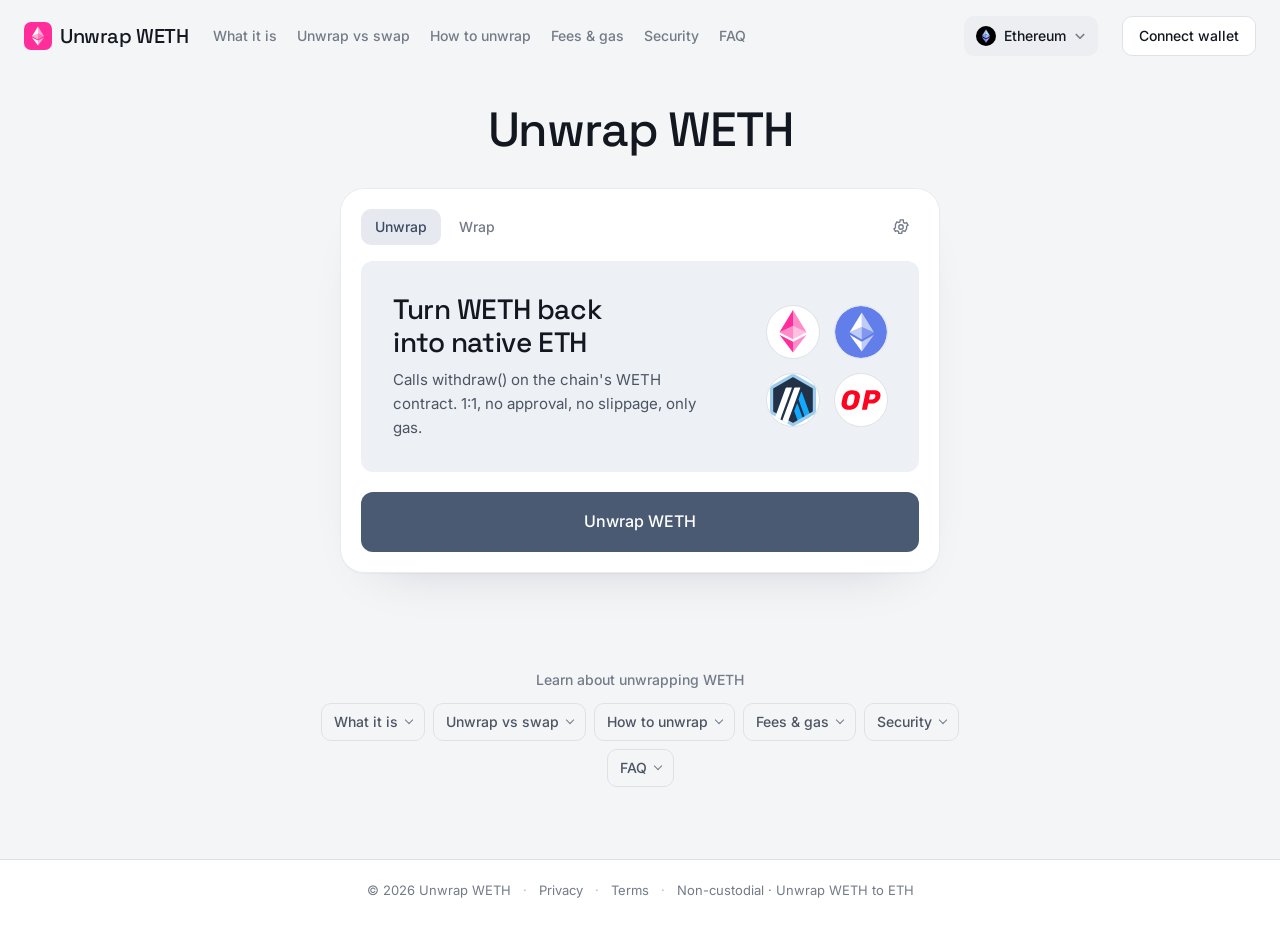
==== commit 961698ec: "mirror: +16 ~5 -0" ====
--- a/index.html
+++ b/index.html
@@ -1,241 +1,301 @@
-<!doctype html>
-<html lang="en">
-<head>
-<meta charset="utf-8">
-<meta name="viewport" content="width=device-width, initial-scale=1">
-<title>Unwrap WETH — Convert Wrapped ETH Back to Native ETH</title>
-<meta name="description" content="Convert WETH back to native ETH by calling withdraw() on the WETH contract at a fixed 1:1 rate. See why you need to do it, the only cost involved, and how from a wallet or a DEX.">
-<link rel="canonical" href="https://unwrap-weth.github.io/">
-<meta property="og:type" content="website">
-<meta property="og:title" content="Unwrap WETH">
-<meta property="og:url" content="https://unwrap-weth.github.io/">
-<meta property="og:image" content="https://unwrap-weth.github.io/og.png">
-<meta name="twitter:card" content="summary_large_image">
-<meta name="twitter:title" content="Unwrap WETH">
-<link rel="preconnect" href="https://fonts.googleapis.com"><link rel="preconnect" href="https://fonts.gstatic.com" crossorigin><link rel="stylesheet" href="https://fonts.googleapis.com/css2?family=Inter:wght@400;500;600;700&family=Figtree:wght@500;600;700&display=swap">
-<script type="application/ld+json">{"@context": "https://schema.org", "@graph": [{"@type": "WebSite", "@id": "https://unwrap-weth.github.io/#website", "url": "https://unwrap-weth.github.io/", "name": "Unwrap WETH — Convert Wrapped ETH Back to Native ETH"}, {"@type": "WebPage", "@id": "https://unwrap-weth.github.io/#webpage", "url": "https://unwrap-weth.github.io/", "name": "Unwrap WETH — Convert Wrapped ETH Back to Native ETH", "isPartOf": {"@id": "https://unwrap-weth.github.io/#website"}, "description": "Convert WETH back to native ETH by calling withdraw() on the WETH contract at a fixed 1:1 rate. See why you need to do it, the only cost involved, and how from a wallet or a DEX.", "datePublished": "2026-11-08", "dateModified": "2026-11-08"}, {"@type": "SoftwareApplication", "name": "Unwrap WETH", "applicationCategory": "FinanceApplication", "operatingSystem": "Web", "offers": {"@type": "Offer", "price": "0", "priceCurrency": "USD"}}, {"@type": "BreadcrumbList", "itemListElement": [{"@type": "ListItem", "position": 1, "name": "Home", "item": "https://unwrap-weth.github.io/"}, {"@type": "ListItem", "position": 2, "name": "Wrapping"}, {"@type": "ListItem", "position": 3, "name": "Unwrap WETH"}]}, {"@type": "FAQPage", "mainEntity": [{"@type": "Question", "name": "What does it mean to unwrap WETH?", "acceptedAnswer": {"@type": "Answer", "text": "Unwrapping WETH means calling the withdraw() function on the WETH smart contract, which burns your WETH balance and sends you the same amount of native ETH at a fixed 1:1 rate."}}, {"@type": "Question", "name": "Why would I need to unwrap WETH?", "acceptedAnswer": {"@type": "Answer", "text": "This is needed whenever you want native ETH instead of its token form — most often to pay gas, since transaction fees on Ethereum are only ever paid in ETH, or because an app specifically requires the native asset rather than an ERC-20."}}, {"@type": "Question", "name": "Does unwrapping WETH cost anything besides gas?", "acceptedAnswer": {"@type": "Answer", "text": "No. The WETH contract redeems your tokens against its own ETH reserve at an unconditional 1:1 rate, so there is no protocol fee and no slippage — the Ethereum gas for the transaction is the only cost."}}, {"@type": "Question", "name": "Can I unwrap WETH in my wallet, or do I need a DEX?", "acceptedAnswer": {"@type": "Answer", "text": "Either works. Many wallets show an unwrap or convert action directly on the WETH balance, and DEX interfaces such as Uniswap also recognize a WETH-to-ETH conversion and call withdraw() directly instead of routing it through a trading pool."}}, {"@type": "Question", "name": "What happens to leftover WETH after a swap?", "acceptedAnswer": {"@type": "Answer", "text": "It stays in your wallet as WETH until you unwrap it. A common pitfall is assuming that balance is spendable ETH when an app actually needs the native asset, which causes the transaction to fail until you unwrap first."}}, {"@type": "Question", "name": "Do some protocols unwrap WETH automatically?", "acceptedAnswer": {"@type": "Answer", "text": "Yes. A trade that ends in ETH, a native-ETH loan repayment, or a liquidity exit that returns ETH often bundles the unwrap step into one transaction, so you never call withdraw() separately and pay no extra gas for it."}}, {"@type": "Question", "name": "Can I wrap the ETH again after unwrapping?", "acceptedAnswer": {"@type": "Answer", "text": "Yes. Wrapping and unwrapping are fully symmetric and can be repeated as often as you like; each direction only costs the Ethereum gas for that single transaction."}}]}]}</script>
-<style>
-:root{--bg:#F7FAF9;--surface:#FFFFFF;--text:#0E1915;--muted:#52655D;--accent:#0E7490;--accent-ink:#FFFFFF;--radius:15px;--display:"Figtree";--body:"Inter"}
-*{box-sizing:border-box}
-html{scroll-behavior:smooth;scroll-padding-top:2rem}
-body{margin:0;background:var(--bg);color:var(--text);font:400 1rem/1.65 var(--body);-webkit-font-smoothing:antialiased}
-::selection{background:var(--accent);color:var(--accent-ink)}
-a{color:inherit;text-underline-offset:.25em}
-a:hover{color:var(--accent)}
-button,input,select,textarea{font:inherit}
-input,select{color:var(--text);accent-color:var(--accent)}
-:focus-visible{outline:3px solid var(--accent);outline-offset:5px}
-img,svg{max-width:100%;vertical-align:middle}
-svg{fill:none;stroke:currentColor;stroke-width:1.7;stroke-linecap:round;stroke-linejoin:round}
-.ca9c7ec{width:min(1200px,calc(100% - 4rem));margin-inline:auto}
-.cd71c81{min-height:92px;display:flex;align-items:center;justify-content:space-between;gap:2rem;border-bottom:1px solid color-mix(in srgb,var(--text) 12%,transparent)}
-.ce4c8f2{display:inline-flex;align-items:center;gap:.7rem;text-decoration:none;font:650 1.3rem/1.2 var(--display);letter-spacing:-.04em}
-.ce93d65{display:grid;place-items:center;width:36px;height:36px;background:var(--accent);color:var(--accent-ink);border-radius:calc(var(--radius)*.5)}
-.ce93d65 svg{width:23px;height:23px}
-.c43fd06{display:flex;align-items:center;gap:1.8rem;font-size:.875rem;font-weight:550}
-.c43fd06 a{text-decoration:none}
-.c43fd06 .c44bcf6{padding:.6rem 1rem;border:1px solid color-mix(in srgb,var(--text) 18%,transparent);border-radius:var(--radius)}
-.c668d32{padding-block:1.5rem;font-size:.8rem;color:var(--muted);overflow-wrap:anywhere}
-.c5a7f81{display:flex;flex-wrap:wrap;align-items:center;gap:.55rem;margin:0;padding:0;list-style:none}
-.c5a7f81 a{text-decoration:none}
-.c5a7f81 [aria-current="page"]{color:var(--text)}
-.cb8be3f{display:grid;grid-template-columns:minmax(0,1.1fr) minmax(0,1fr);align-items:start;gap:clamp(1.75rem,5vw,4rem);padding-block:2rem 3.5rem}
-.c127899{min-width:0}
-.cb4f504{display:inline-flex;align-items:center;gap:.55rem;margin:0 0 1.25rem;color:var(--muted);font-size:.875rem}
-.cb4f504::before{content:"";width:.5rem;height:.5rem;border-radius:50%;background:var(--accent);box-shadow:0 0 0 5px color-mix(in srgb,var(--accent) 12%,transparent)}
-h1{margin:0;font:550 clamp(2.65rem,5vw,4.75rem)/1.06 var(--display);letter-spacing:-.055em;overflow-wrap:anywhere;text-wrap:balance}
-h1 em{color:var(--accent);font-style:normal}
-.c8b00e2{max-width:36rem;margin:1.6rem 0 2rem;color:var(--muted);font-size:1.1rem;line-height:1.8}
-.c70a07a{display:inline-flex;justify-content:center;align-items:center;gap:1.4rem;min-height:54px;padding:.9rem 1.4rem;background:linear-gradient(135deg,var(--accent),color-mix(in srgb,var(--accent) 86%,var(--text)));color:var(--accent-ink);border:1px solid color-mix(in srgb,var(--accent-ink) 12%,transparent);border-radius:var(--radius);font-weight:650;text-decoration:none;box-shadow:0 8px 22px color-mix(in srgb,var(--accent) 20%,transparent);transition:transform .2s,box-shadow .2s}
-.c70a07a svg{width:20px;height:20px;flex:none}
-.c70a07a:hover{color:var(--accent-ink);transform:translateY(-2px);box-shadow:0 12px 26px color-mix(in srgb,var(--accent) 28%,transparent)}
-.c234d40{display:flex;align-items:center;gap:.5rem;margin:1.2rem 0 0;color:var(--muted);font-size:.8rem}
-.c234d40 svg{width:16px;height:16px;color:var(--accent)}
-.c05d4eb{position:relative;min-width:0;padding:12px;border:1px solid color-mix(in srgb,var(--accent) 18%,transparent);border-radius:calc(var(--radius) + 12px);background:linear-gradient(145deg,color-mix(in srgb,var(--accent) 13%,var(--bg)),color-mix(in srgb,var(--surface) 70%,var(--bg)));box-shadow:0 28px 64px -28px color-mix(in srgb,var(--text) 24%,transparent)}
-.c3c401b{padding:clamp(1.25rem,3vw,2rem);background:var(--surface);border:1px solid color-mix(in srgb,var(--text) 9%,transparent);border-radius:var(--radius)}
-.ca6ae42{display:flex;justify-content:space-between;align-items:center;gap:1rem;margin-bottom:1.7rem}
-.ca6ae42 h2{margin:0;font:600 1.2rem/1.3 var(--display);letter-spacing:-.025em}
-.ceb4f3e{display:inline-flex;align-items:center;gap:.4rem;color:var(--muted);font-size:.72rem;white-space:nowrap}
-.ceb4f3e::before{content:"";width:6px;height:6px;border-radius:50%;background:var(--accent)}
-.c6d075b{display:grid;grid-template-columns:minmax(0,1fr) 36px minmax(0,1fr);align-items:center;gap:.7rem;margin-bottom:1.7rem}
-.cc361de{min-width:0;padding:.9rem 1rem;background:color-mix(in srgb,var(--bg) 70%,var(--surface));border:1px solid color-mix(in srgb,var(--text) 9%,transparent);border-radius:calc(var(--radius)*.7)}
-.c1b9d30{display:block;margin-bottom:.65rem;color:var(--muted);font-size:.75rem}
-.c57c231{display:flex;align-items:center;gap:.5rem;min-height:32px;font:600 .95rem/1.3 var(--display);overflow-wrap:anywhere}
-.c57c231 img,.c57c231 svg{width:auto;height:32px;max-width:100%;object-fit:contain}
-.c745c85{display:grid;place-items:center;width:36px;height:36px;border:1px solid color-mix(in srgb,var(--accent) 24%,transparent);border-radius:50%;color:var(--accent)}
-.c745c85 svg{width:18px;height:18px}
-.ce26c10{display:block;margin-bottom:.55rem;font-size:.8rem;font-weight:550}
-.c3defee{display:flex;align-items:center;gap:.5rem;padding:.7rem 1rem;border:1px solid color-mix(in srgb,var(--text) 19%,transparent);border-radius:calc(var(--radius)*.7);background:var(--bg);transition:border-color .2s}
-.c3defee:focus-within{border-color:var(--accent);box-shadow:0 0 0 3px color-mix(in srgb,var(--accent) 13%,transparent)}
-.c3defee input{width:100%;min-width:0;padding:0;border:0;border-radius:0;background:var(--bg);font:550 1.9rem/1.5 var(--display);font-variant-numeric:tabular-nums}
-.c3defee input:focus-visible{outline:2px solid var(--accent);outline-offset:2px}
-.c3defee span{color:var(--muted);font-size:.8rem}
-.ce2cd1a{margin:.5rem 0 1.2rem;color:var(--muted);font-size:.73rem}
-.cef144a{margin:-.65rem 0 1rem;color:var(--text);font-size:.8rem}
-.c5e0eca{padding:1.2rem;border:1px solid color-mix(in srgb,var(--accent) 18%,transparent);border-radius:calc(var(--radius)*.7);background:linear-gradient(135deg,color-mix(in srgb,var(--accent) 8%,var(--surface)),var(--surface))}
-.ce41c72{display:block;color:var(--muted);font-size:.8rem}
-.c86cac2{display:block;margin:.35rem 0 1.2rem;font:600 clamp(1.65rem,3vw,2.25rem)/1.25 var(--display);letter-spacing:-.035em;overflow-wrap:anywhere;font-variant-numeric:tabular-nums}
-.c86cac2 small{color:var(--muted);font:400 .8rem/1.5 var(--body);letter-spacing:0}
-.cbe0ac4{display:grid;grid-template-columns:1fr 1fr;gap:1rem;padding-top:1rem;border-top:1px solid color-mix(in srgb,var(--text) 10%,transparent)}
-.c9c00af{display:block;color:var(--muted);font-size:.72rem}
-.c0858e3{display:block;margin-top:.2rem;font-size:.9rem;font-weight:600;font-variant-numeric:tabular-nums}
-.c3c401b .c70a07a{width:100%;margin-top:1.3rem;justify-content:space-between}
-.cb6120a{margin-top:1rem;color:var(--muted);font-size:.73rem}
-.cb6120a summary{cursor:pointer;width:fit-content;text-underline-offset:.2em}
-.cb6120a summary:hover{color:var(--text)}
-.cb6120a p{margin:.7rem 0 0}
-.c1d219a{margin:0;font:550 1.75rem/1.2 var(--display);letter-spacing:-.035em}
-.cf0ee18{padding:2rem 2.25rem;background:var(--surface);border:1px solid color-mix(in srgb,var(--text) 10%,transparent);border-radius:var(--radius)}
-.cf0ee18 .c1d219a{margin-bottom:1.5rem}
-.c394406{max-width:100%;overflow-x:auto;overscroll-behavior-inline:contain}
-.c7af066{width:100%;border-collapse:collapse;text-align:left;font-size:.9rem}
-.c7af066 caption{text-align:left;margin-bottom:1rem;color:var(--muted)}
-.c7af066 th,.c7af066 td{padding:1rem 1.1rem;border-bottom:1px solid color-mix(in srgb,var(--text) 10%,transparent);vertical-align:top;overflow-wrap:anywhere}
-.c7af066 th{color:var(--muted);font-weight:500}
-.c7af066 thead{background:color-mix(in srgb,var(--accent) 7%,var(--surface))}
-.c7af066 thead th{color:var(--text);font-weight:600}
-.c7af066 tbody tr:last-child>*{border-bottom:0}
-.c7af066 tbody tr:hover{background:color-mix(in srgb,var(--accent) 4%,var(--surface))}
-.cbd42a1{max-width:820px;margin:4.5rem auto}
-.c591c50{margin:0 0 3.5rem;scroll-margin-top:2rem}
-.c6859f4{margin:0 0 1.25rem;font:550 clamp(1.65rem,3vw,2.25rem)/1.2 var(--display);letter-spacing:-.035em;text-wrap:balance}
-.c15710e{color:var(--muted);font-size:1.025rem;line-height:1.9;overflow-wrap:anywhere}
-.c15710e p{margin:0 0 1.25rem}
-.c15710e h3{margin:1.75rem 0 .75rem;color:var(--text);font:600 1.25rem/1.35 var(--display);letter-spacing:-.02em}
-.c15710e strong{color:var(--text);font-weight:600}
-.c15710e a,.c837223 a,.c329079 a{color:var(--accent);text-decoration-thickness:1px}
-.c15710e ul,.c15710e ol,.c837223 ul,.c837223 ol{padding-left:1.4rem}
-.c15710e li+li{margin-top:.55rem}
-.c15710e li::marker{color:var(--accent)}
-.c15710e blockquote{margin:1.5rem 0;padding:1rem 1.5rem;border-left:3px solid var(--accent);background:var(--surface);border-radius:0 var(--radius) var(--radius) 0;color:var(--text)}
-.c15710e img{height:auto;border-radius:var(--radius)}
-.c15710e table{width:100%;border-collapse:collapse}
-.c15710e td,.c15710e th{padding:.75rem;border-bottom:1px solid color-mix(in srgb,var(--text) 12%,transparent);text-align:left}
-.cb2c526{margin:.8rem 0;padding:0 1.4rem;border:1px solid color-mix(in srgb,var(--text) 12%,transparent);border-radius:var(--radius);background:var(--surface)}
-.c73d19d{display:flex;justify-content:space-between;align-items:center;gap:1.5rem;min-height:72px;padding:1.2rem 0;cursor:pointer;list-style:none;font:550 1.05rem/1.5 var(--display)}
-.c73d19d::-webkit-details-marker{display:none}
-.c73d19d::after{content:"+";flex:none;display:grid;place-items:center;width:28px;height:28px;border-radius:50%;background:color-mix(in srgb,var(--accent) 10%,var(--surface));color:var(--accent);font:400 1.25rem/1 var(--body)}
-.cb2c526[open]{border-color:color-mix(in srgb,var(--accent) 40%,transparent)}
-.cb2c526[open]>.c73d19d::after{content:"−"}
-.c837223{padding:0 2.8rem 1.3rem 0;color:var(--muted);line-height:1.85;overflow-wrap:anywhere}
-.c837223 p{margin:.25rem 0 .75rem}
-.cde4580{display:grid;grid-template-columns:1fr 2fr;gap:2rem;padding:2.5rem 0;border-top:1px solid color-mix(in srgb,var(--text) 12%,transparent)}
-.c11967e{margin:0;padding:0;list-style:none}
-.c329079{padding:.7rem 0;border-bottom:1px solid color-mix(in srgb,var(--text) 8%,transparent);color:var(--muted);font-size:.875rem;overflow-wrap:anywhere}
-.c329079:first-child{padding-top:0}
-.c329079:last-child{border-bottom:0}
-.c87d44a{display:flex;justify-content:space-between;align-items:center;gap:1.5rem;padding-block:1.75rem 2.5rem;border-top:1px solid color-mix(in srgb,var(--text) 12%,transparent);color:var(--muted);font-size:.8rem}
-.ccaaa2d{color:var(--text);font:600 1rem/1.3 var(--display);letter-spacing:-.025em}
-.c55e093{margin:0}
-@media(min-width:1100px){.c05d4eb{transform:rotate(1deg)}.c3c401b{transform:rotate(-1deg)}}
-@media(max-width:850px){.cb8be3f{grid-template-columns:1fr;gap:2.5rem;padding-block:1.5rem 3.5rem}.c127899{max-width:650px}.c05d4eb{width:100%;max-width:580px;justify-self:center}.cbd42a1{margin-block:3.5rem}.c43fd06{gap:1rem}h1{max-width:14ch}}
-@media(max-width:540px){.ca9c7ec{width:calc(100% - 2rem)}.cd71c81{min-height:76px;gap:1rem}.c43fd06>a:not(.c44bcf6){display:none}.c43fd06 .c44bcf6{padding:.5rem .8rem}.c668d32{padding-block:1.1rem}.cb8be3f{padding-top:1rem}.c127899>.c70a07a{width:100%;justify-content:space-between}.c8b00e2{font-size:1rem}.c05d4eb{padding:7px;border-radius:calc(var(--radius) + 7px)}.c3c401b{padding:1.1rem}.c6d075b{gap:.4rem;grid-template-columns:minmax(0,1fr) 30px minmax(0,1fr)}.c745c85{width:30px;height:30px}.cc361de{padding:.8rem}.cf0ee18{padding:1.4rem 1rem}.c7af066 th,.c7af066 td{padding:.85rem .65rem}.cb2c526{padding-inline:1rem}.c837223{padding-right:0}.cde4580{grid-template-columns:1fr;gap:1.4rem}.c87d44a{align-items:flex-start;flex-direction:column;gap:.65rem}}
-@media(prefers-reduced-motion:reduce){html{scroll-behavior:auto}*,*::before,*::after{transition:none!important}.c70a07a:hover{transform:none}}
-</style>
-</head>
-<body>
-<div class="ca9c7ec">
-<nav class="cd71c81" aria-label="Main navigation">
-<a class="ce4c8f2" href="#hero"><span class="ce93d65" aria-hidden="true"><svg viewBox="0 0 24 24"><path d="M4 8h15m-4-4 4 4-4 4M20 16H5m4-4-4 4 4 4"/></svg></span>Compare</a>
-<div class="c43fd06"><a href="#facts">Key facts</a><a href="#guide">Guide</a><a href="#sources">Sources</a><a class="c44bcf6" href="dashboard/">Swap ↗</a></div>
-</nav>
-<div class="c668d32"><nav class="c5a7f81" aria-label="Breadcrumb"><a href="dashboard/">Home</a> <span>/</span> <span>Wrapping</span> <span>/</span> <span>Unwrap WETH</span></nav></div>
-<section class="cb8be3f" id="hero" aria-labelledby="hero-title">
-<div class="c127899">
-<p class="cb4f504">Wrap & unwrap</p>
-<h1 id="hero-title"><em>Unwrap WETH</em>.</h1>
-<p class="c8b00e2">To <strong>Unwrap WETH</strong> is to convert your Wrapped Ether back into native ETH by calling the withdraw() function on the WETH smart contract, which burns the WETH you hold and releases the same amount of ETH to your address. The rate never moves from 1:1, there is no protocol fee, and the only cost is the Ethereum gas for the transaction itself. People do this when they need native ETH to pay gas or to use an app that will not accept an ERC-20 standing in for it, whether that is done from a wallet's own token screen or a DEX interface.</p>
-<a class="c70a07a" href="dashboard/">Swap <svg viewBox="0 0 24 24" aria-hidden="true"><path d="M5 12h14m-6-6 6 6-6 6"/></svg></a>
-<p class="c234d40"><svg viewBox="0 0 24 24" aria-hidden="true"><path d="m5 12 4 4L19 6"/></svg>Explore fees and timing below</p>
-</div>
-<aside class="c05d4eb" aria-labelledby="estimator-title">
-<div class="c3c401b">
-<div class="ca6ae42"><h2 id="estimator-title">Wrap estimator</h2><span class="ceb4f3e">Auto-updating</span></div>
-<div class="c6d075b">
-<div class="cc361de"><span class="c1b9d30">From</span><div class="c57c231"><img src="assets/tokens/eth.svg" alt="Ethereum" width="28" height="28"></div></div>
-<span class="c745c85" aria-hidden="true"><svg viewBox="0 0 24 24"><path d="M4 12h16m-6-6 6 6-6 6"/></svg></span>
-<div class="cc361de"><span class="c1b9d30">To</span><div class="c57c231"></div></div>
-</div>
-<label class="ce26c10" for="amount">Amount</label>
-<div class="c3defee"><input id="amount" type="number" inputmode="decimal" min="1" max="1000000000" step="0.01" value="1000" aria-describedby="amount-hint amount-error"><span>units</span></div>
-<p class="ce2cd1a" id="amount-hint">Enter 1–1,000,000,000 units, up to 2 decimal places.</p>
-<p class="cef144a" id="amount-error" hidden></p>
-<div class="c5e0eca" role="status" aria-live="polite" aria-atomic="true">
-<span class="ce41c72">Estimated amount received</span>
-<output class="c86cac2" id="received" for="amount">—</output>
-<div class="cbe0ac4">
-<div><span class="c9c00af">Estimated fee</span><output class="c0858e3" id="fee" for="amount">—</output></div>
-<div><span class="c9c00af">Estimated time</span><output class="c0858e3" id="time" for="amount">—</output></div>
-</div>
-</div>
-<a class="c70a07a" href="dashboard/">Swap <svg viewBox="0 0 24 24" aria-hidden="true"><path d="M5 12h14m-6-6 6 6-6 6"/></svg></a>
-<details class="cb6120a"><summary>How the estimate is calculated</summary><p>Fee = 0.5 units + 0.35% of the amount, rounded to 2 decimals. Amount received = amount − fee. Time = 2 minutes + 1 minute per 10,000 units, rounded up.</p></details>
-<noscript><p class="ce2cd1a">Enable JavaScript to calculate fees and timing.</p></noscript>
-</div>
-</aside>
-</section>
-<section class="cf0ee18" id="facts" aria-labelledby="facts-title"><h2 class="c1d219a" id="facts-title">Key facts</h2><div class="c394406" role="region" aria-label="Key facts table" tabindex="0"><table class="c7af066"><tbody><tr><th scope="row">Action</th><td>Calls withdraw() on the WETH contract</td></tr>
-<tr><th scope="row">Exchange rate</th><td>Fixed 1:1 — no slippage, no market</td></tr>
-<tr><th scope="row">Cost</th><td>Ethereum gas only, no protocol fee</td></tr>
-<tr><th scope="row">Result</th><td>Native ETH, spendable immediately</td></tr>
-<tr><th scope="row">Reversible</th><td>Yes — wrap the ETH again anytime</td></tr>
-<tr><th scope="row">Common trigger</th><td>Needing ETH for gas or a native-only app</td></tr></tbody></table></div></section>
-<main class="cbd42a1" id="guide"><section class="c591c50"><h2 class="c6859f4">What It Means to Unwrap WETH</h2><div class="c15710e"><strong>Unwrapping WETH means converting Wrapped Ether back into native ETH by calling the withdraw() function on the WETH smart contract, which burns your WETH balance and sends you the same amount of ETH.</strong> WETH exists because the ERC-20 standard needs a token interface that native ETH does not have, and wrapping turns ETH into that token form. Unwrapping reverses the process: the contract burns the WETH you hold and releases ETH back to your wallet at a fixed 1:1 rate, with no slippage and no market involved. The WETH contract, deployed once and reused across the ecosystem, keeps a reserve of ETH equal to the WETH supply, so every unwrap call simply moves ETH out of that reserve to you. You can view the contract and its reserve directly on <a href="https://etherscan.io/token/0xc02aaa39b223fe8d0a0e5c4f27ead9083c756cc2" rel="nofollow noopener" target="_blank">Etherscan</a>, where the ETH balance held by the contract matches the total WETH in circulation.<h3>The withdraw() function</h3>Calling withdraw(amount) on the WETH contract is the only way to unwrap on-chain. The function checks your balance, subtracts the amount from your WETH holding, and transfers that same amount of native ETH to your address in one transaction. There is no separate approval step because you are not interacting with another contract — you are calling withdraw() directly on the token you already hold.<h3>Why WETH needs a 1:1 reserve</h3>Every WETH token in existence is backed by an equal amount of ETH locked in the contract when someone wrapped it. Unwrapping simply claims that backing back, which is why the exchange rate never drifts: WETH cannot trade below or above the ETH it represents at the contract level, whatever price a market might quote elsewhere.</div></section>
-<section class="c591c50"><h2 class="c6859f4">Why You Need to Unwrap WETH</h2><div class="c15710e">This becomes necessary any time an action needs native ETH rather than its token form. Gas on Ethereum and most of its rollups is paid in native ETH only — a wallet holding nothing but WETH cannot pay for its own transactions, even one that would unwrap that very WETH, so a small ETH balance always has to come from somewhere else first. Certain applications also require native ETH specifically: some NFT mints, some lending protocols' native deposit paths, and most wallets' display of your spendable balance expect ETH, not an ERC-20 standing in for it. If you received WETH from a swap, a liquidity withdrawal, or a bridge, and your next step is paying gas, sending ETH to someone, or using an app that only accepts the native asset, unwrapping is the step that gets you there.<h3>Gas is always paid in native ETH</h3>Transaction fees on Ethereum are deducted in ETH at the protocol level, not at the application level, so no token — including WETH — can ever substitute for it. This base-layer rule is described in <a href="https://ethereum.org/en/developers/docs/gas/" rel="nofollow noopener" target="_blank">Ethereum's own documentation</a>, and it is the single most common reason to go through this step.<h3>Apps that reject WETH</h3>Some contracts are written to accept only the native asset, either for simplicity or because they predate wide adoption of the <a href="https://ethereum.org/en/developers/docs/standards/tokens/erc-20/" rel="nofollow noopener" target="_blank">ERC-20 standard</a>. If a transaction reverts when you try to send WETH where ETH was expected, unwrapping first resolves it.</div></section>
-<section class="c591c50"><h2 class="c6859f4">The 1:1 Rate When You Unwrap WETH</h2><div class="c15710e">Unwrapping WETH never costs you a fee beyond the Ethereum gas for the transaction itself — there is no protocol charge, no spread, and no slippage, because the contract is not trading your WETH, it is redeeming it against its own reserve at an unconditional 1:1 rate. The only variable is gas, which rises and falls with network congestion the same way any other transaction's cost does. The table below separates what you get from what you pay.<table><thead><tr><th>Step</th><th>What you receive</th><th>What you pay</th></tr></thead><tbody><tr><td>Unwrap 1 WETH</td><td>1.0 ETH, no slippage</td><td>Ethereum gas for one transaction</td></tr><tr><td>Unwrap via a wallet</td><td>Same 1:1 rate</td><td>Gas only — no wallet fee</td></tr><tr><td>Unwrap via a DEX interface</td><td>Same 1:1 rate</td><td>Gas, sometimes bundled with another action</td></tr></tbody></table></div></section>
-<section class="c591c50"><h2 class="c6859f4">How to Unwrap WETH, Step by Step</h2><div class="c15710e">The process is short whether you use a wallet's built-in token screen or a DEX interface, and it never involves a trade.<ul><li>Open your wallet or a DEX such as Uniswap and locate your WETH balance.</li><li>Choose the unwrap or convert-to-ETH option, or select WETH as the input on a WETH-to-ETH screen.</li><li>Enter the amount of WETH you want to convert back to ETH.</li><li>Confirm the transaction and pay the Ethereum gas fee — this calls withdraw() on the WETH contract.</li><li>Wait for the transaction to confirm; your native ETH balance updates immediately after.</li></ul><h3>Unwrapping through a wallet</h3>Many wallets show WETH as a listed token with an unwrap or convert action right next to the balance, which calls withdraw() for you without routing through any exchange. This is the simplest path when you hold WETH outright and just want it back as ETH.<h3>Unwrapping through a DEX interface</h3>A DEX such as <a href="https://docs.uniswap.org/" rel="nofollow noopener" target="_blank">Uniswap</a> treats a WETH-to-ETH conversion as a special case: the interface recognizes the pair and calls the WETH contract's withdraw() function directly rather than routing it through a liquidity pool, which is why there is no price impact even on a large amount.</div></section>
-<section class="c591c50"><h2 class="c6859f4">When DeFi Protocols Unwrap WETH for You</h2><div class="c15710e">Some protocols handle this automatically as part of a larger transaction, so you never call withdraw() yourself. A DEX that quotes a trade ending in ETH, a lending market that lets you borrow or repay in ETH, or a liquidity exit that returns the native asset all handle the unwrap step internally and deliver ETH to your wallet at the end. A bundled unwrap costs no extra gas beyond the main transaction, while unwrapping separately first and then doing something else means paying gas twice.</div></section>
-<section class="c591c50"><h2 class="c6859f4">Common Pitfalls When You Unwrap WETH</h2><div class="c15710e">Three mistakes account for most problems people run into. The first is leftover WETH: after a swap or a liquidity withdrawal, a small WETH balance can sit forgotten in a wallet while the person assumes they are holding ETH, which causes a failed transaction when an app needs native ETH specifically. The second is underestimating gas during congestion — unwrapping is cheap relative to a swap, but it is not free, and timing it during a quiet period saves real money, a pattern visible on trackers such as <a href="https://defillama.com/" rel="nofollow noopener" target="_blank">DefiLlama</a>. The third is confusing unwrapping with trading: some interfaces present WETH-to-ETH as a swap screen, so people expect a quoted price to move, when the rate is fixed at 1:1 and the quote shown is only the gas estimate.</div></section>
-<section class="c591c50"><h2 class="c6859f4">After You Unwrap WETH</h2><div class="c15710e">Once the transaction confirms, the ETH is immediately spendable — there is no waiting period and no separate claim step, unlike some bridge withdrawals. From here you can pay gas for other transactions, send the ETH to another address, or deposit it somewhere that requires the native asset. If you expect to need WETH again soon, you can always wrap the same ETH back; the process is symmetric and costs only another round of Ethereum gas. Ethereum itself, described on <a href="https://en.wikipedia.org/wiki/Ethereum" rel="nofollow noopener" target="_blank">Wikipedia</a>, treats native ETH and its wrapped form as two faces of the same asset.</div></section><section class="c591c50 cf077bd" id="cluster"><h2 class="c6859f4">In this cluster</h2><div class="c15710e"><ul><li><a href="/weth-contract-address/">WETH Contract Address</a></li><li><a href="/ethereum-withdrawal-fees/">Ethereum Withdrawal Fees</a></li><li><a href="/ethereum-gas-fees/">Ethereum Gas Fees</a></li></ul></div></section><section class="c591c50 cfb7c42" id="related"><h2 class="c6859f4">Related tools</h2><div class="c15710e"><ul><li><a href="https://trade-wbtc.github.io/">Trade WBTC explained</a></li><li><a href="https://wrap-btc.github.io/">Wrap BTC explained</a></li><li><a href="https://wrapped-eth.github.io/">Wrapped ETH</a></li><li><a href="https://swap-wbtc.github.io/">Swap WBTC</a></li><li><a href="https://trade-weth.github.io/">Trade WETH guide</a></li></ul></div></section><details class="cb2c526"><summary class="c73d19d">What does it mean to unwrap WETH?</summary><div class="c837223">Unwrapping WETH means calling the withdraw() function on the WETH smart contract, which burns your WETH balance and sends you the same amount of native ETH at a fixed 1:1 rate.</div></details>
-<details class="cb2c526"><summary class="c73d19d">Why would I need to unwrap WETH?</summary><div class="c837223">This is needed whenever you want native ETH instead of its token form — most often to pay gas, since transaction fees on Ethereum are only ever paid in ETH, or because an app specifically requires the native asset rather than an ERC-20.</div></details>
-<details class="cb2c526"><summary class="c73d19d">Does unwrapping WETH cost anything besides gas?</summary><div class="c837223">No. The WETH contract redeems your tokens against its own ETH reserve at an unconditional 1:1 rate, so there is no protocol fee and no slippage — the Ethereum gas for the transaction is the only cost.</div></details>
-<details class="cb2c526"><summary class="c73d19d">Can I unwrap WETH in my wallet, or do I need a DEX?</summary><div class="c837223">Either works. Many wallets show an unwrap or convert action directly on the WETH balance, and DEX interfaces such as Uniswap also recognize a WETH-to-ETH conversion and call withdraw() directly instead of routing it through a trading pool.</div></details>
-<details class="cb2c526"><summary class="c73d19d">What happens to leftover WETH after a swap?</summary><div class="c837223">It stays in your wallet as WETH until you unwrap it. A common pitfall is assuming that balance is spendable ETH when an app actually needs the native asset, which causes the transaction to fail until you unwrap first.</div></details>
-<details class="cb2c526"><summary class="c73d19d">Do some protocols unwrap WETH automatically?</summary><div class="c837223">Yes. A trade that ends in ETH, a native-ETH loan repayment, or a liquidity exit that returns ETH often bundles the unwrap step into one transaction, so you never call withdraw() separately and pay no extra gas for it.</div></details>
-<details class="cb2c526"><summary class="c73d19d">Can I wrap the ETH again after unwrapping?</summary><div class="c837223">Yes. Wrapping and unwrapping are fully symmetric and can be repeated as often as you like; each direction only costs the Ethereum gas for that single transaction.</div></details></main>
-<section class="cde4580" id="sources" aria-labelledby="sources-title"><h2 class="c1d219a" id="sources-title">Sources</h2><div><ul class="c11967e"><li><a class="c329079" href="https://etherscan.io/token/0xc02aaa39b223fe8d0a0e5c4f27ead9083c756cc2" rel="nofollow noopener" target="_blank">WETH token contract — Etherscan</a></li>
-<li><a class="c329079" href="https://ethereum.org/en/developers/docs/gas/" rel="nofollow noopener" target="_blank">Ethereum gas documentation</a></li>
-<li><a class="c329079" href="https://docs.uniswap.org/" rel="nofollow noopener" target="_blank">Uniswap developer docs</a></li>
-<li><a class="c329079" href="https://en.wikipedia.org/wiki/Ethereum" rel="nofollow noopener" target="_blank">Ethereum — Wikipedia</a></li></ul></div></section>
-<footer class="c87d44a"><span class="ccaaa2d">Compare with clarity.</span><p class="c55e093">Updated Nov 08, 2026</p></footer>
-</div>
-<script>
-(() => {
-  const amount = document.getElementById('amount');
-  const received = document.getElementById('received');
-  const fee = document.getElementById('fee');
-  const time = document.getElementById('time');
-  const error = document.getElementById('amount-error');
-  const number = new Intl.NumberFormat('en-US', { minimumFractionDigits: 2, maximumFractionDigits: 2 });
-  let timer;
-  function update() {
-    const value = amount.valueAsNumber;
-    const valid = amount.value.trim() !== '' && Number.isFinite(value) && amount.validity.valid;
-    amount.setAttribute('aria-invalid', String(!valid));
-    error.hidden = valid;
-    error.textContent = valid ? '' : 'Enter an amount from 1 to 1,000,000,000 with up to 2 decimal places.';
-    if (!valid) {
-      received.textContent = '—';
-      fee.textContent = '—';
-      time.textContent = '—';
-      return;
-    }
-    const amountCents = Math.round(value * 100);
-    const feeCents = 50 + Math.round(amountCents * 35 / 10000);
-    received.textContent = number.format((amountCents - feeCents) / 100) + ' units';
-    fee.textContent = number.format(feeCents / 100) + ' units';
-    time.textContent = (2 + Math.ceil(value / 10000)).toLocaleString('en-US') + ' min';
-  }
-  amount.addEventListener('input', () => {
-    clearTimeout(timer);
-    timer = setTimeout(update, 180);
-  });
-  amount.addEventListener('change', () => {
-    clearTimeout(timer);
-    update();
-  });
-  update();
-})();
-</script>
-</body>
-</html>
+<!doctype html>
+<html lang="en"><head>
+<meta charset="utf-8"><meta name="viewport" content="width=device-width,initial-scale=1">
+<title>Unwrap WETH — convert WETH to native ETH 1:1</title>
+<meta name="description" content="Unwrap WETH to native ETH 1:1 with withdraw() on the canonical WETH contract. Non-custodial, no approval, no slippage, gas only. Ethereum, Arbitrum, OP, Base.">
+<meta name="robots" content="index,follow">
+<meta name="theme-color" content="#f4f5f7">
+<link rel="canonical" href="https://unwrap-weth.github.io/">
+<meta property="og:type" content="website"><meta property="og:site_name" content="Unwrap WETH"><meta property="og:title" content="Unwrap WETH — convert WETH to native ETH 1:1"><meta property="og:description" content="Unwrap WETH to native ETH 1:1 with withdraw() on the canonical WETH contract. Non-custodial, no approval, no slippage, gas only. Ethereum, Arbitrum, OP, Base."><meta property="og:url" content="https://unwrap-weth.github.io/"><meta property="og:image" content="https://unwrap-weth.github.io/og-image.png">
+<meta name="twitter:card" content="summary_large_image"><meta name="twitter:title" content="Unwrap WETH — convert WETH to native ETH 1:1"><meta name="twitter:description" content="Unwrap WETH to native ETH 1:1 with withdraw() on the canonical WETH contract. Non-custodial, no approval, no slippage, gas only. Ethereum, Arbitrum, OP, Base."><meta name="twitter:image" content="https://unwrap-weth.github.io/og-image.png">
+<link rel="icon" type="image/svg+xml" href="icon.svg">
+<link rel="apple-touch-icon" href="icon.svg">
+<link rel="manifest" href="manifest.webmanifest">
+<script type="application/ld+json">
+{"@context":"https://schema.org","@graph":[{"@type":"Organization","@id":"https://unwrap-weth.github.io/#organization","name":"Unwrap WETH","url":"https://unwrap-weth.github.io/","description":"Unwrap WETH to native ETH 1:1 with withdraw() on the canonical WETH contract. Non-custodial, no approval, no slippage, gas only. Ethereum, Arbitrum, OP, Base.","logo":{"@type":"ImageObject","@id":"https://unwrap-weth.github.io/#logo","url":"https://unwrap-weth.github.io/icon.svg","caption":"Unwrap WETH"}},{"@type":"WebSite","@id":"https://unwrap-weth.github.io/#website","url":"https://unwrap-weth.github.io/","publisher":{"@id":"https://unwrap-weth.github.io/#organization"},"name":"Unwrap WETH"},{"@type":"WebPage","@id":"https://unwrap-weth.github.io/#webpage","url":"https://unwrap-weth.github.io/","publisher":{"@id":"https://unwrap-weth.github.io/#organization"},"name":"Unwrap WETH — convert WETH to native ETH 1:1","isPartOf":{"@id":"https://unwrap-weth.github.io/#website"},"mainEntity":{"@id":"https://unwrap-weth.github.io/#app"},"breadcrumb":{"@id":"https://unwrap-weth.github.io/#breadcrumb"}},{"@type":"BreadcrumbList","@id":"https://unwrap-weth.github.io/#breadcrumb","itemListElement":[{"@type":"ListItem","position":1,"name":"Home","item":"https://unwrap-weth.github.io/"},{"@type":"ListItem","position":2,"name":"Unwrap WETH","item":"https://unwrap-weth.github.io/"}]},{"@type":"WebApplication","@id":"https://unwrap-weth.github.io/#app","url":"https://unwrap-weth.github.io/","publisher":{"@id":"https://unwrap-weth.github.io/#organization"},"name":"Unwrap WETH","applicationCategory":"FinanceApplication","operatingSystem":"Web","description":"Unwrap WETH to native ETH 1:1 with withdraw() on the canonical WETH contract. Non-custodial, no approval, no slippage, gas only. Ethereum, Arbitrum, OP, Base.","isPartOf":{"@id":"https://unwrap-weth.github.io/#website"}},{"@type":"FAQPage","@id":"https://unwrap-weth.github.io/#faq","isPartOf":{"@id":"https://unwrap-weth.github.io/#webpage"},"about":{"@id":"https://unwrap-weth.github.io/#app"},"name":"Unwrap WETH FAQ","mainEntity":[{"@type":"Question","name":"How do I unwrap WETH to ETH?","acceptedAnswer":{"@type":"Answer","text":"Connect your wallet, pick the network, enter an amount and sign a call to withdraw() on that chain\u0027s WETH contract. The contract burns your WETH and sends back the same amount of native ETH."}},{"@type":"Question","name":"Is unwrapping WETH always 1:1?","acceptedAnswer":{"@type":"Answer","text":"Yes. The WETH contract returns exactly the amount of ETH that corresponds to the WETH it burns. You only lose the gas fee for the transaction."}},{"@type":"Question","name":"Do I need to approve WETH before unwrapping?","acceptedAnswer":{"@type":"Answer","text":"No. withdraw() burns WETH from the caller\u0027s own balance, so no allowance is needed. That is one fewer transaction than a DEX sale, which usually requires an approval first."}},{"@type":"Question","name":"Which networks can I unwrap WETH on?","acceptedAnswer":{"@type":"Answer","text":"Ethereum, Arbitrum, Optimism and Base, each using its own canonical WETH contract. Make sure your wallet is on the network that holds your WETH."}},{"@type":"Question","name":"Can I unwrap WETH on Polygon PoS?","acceptedAnswer":{"@type":"Answer","text":"Not with this method. The WETH on Polygon PoS is bridged ETH, not a wrapper with a withdraw() that returns native ETH or POL. To get ETH you would bridge it back to Ethereum."}},{"@type":"Question","name":"Is it cheaper to unwrap WETH or sell it on a DEX?","acceptedAnswer":{"@type":"Answer","text":"Unwrapping, in most cases. It costs gas only, while a DEX sale adds gas for a possible approval, a pool or aggregator fee, and slippage. Both can end with ETH in your wallet, but only unwrapping is a fixed 1:1 exchange."}}]}]}
+</script>
+<style>
+@font-face{font-family:'Inter';src:url('assets/inter.woff2') format('woff2');font-weight:400 700;font-display:swap}
+@font-face{font-family:'Space Grotesk';src:url('assets/space-grotesk.woff2') format('woff2');font-weight:500 700;font-display:swap}
+:root{
+ --bg:#f4f5f7;--card:#fff;--ink:#131820;--muted:#737b88;--faint:#aeb4bf;
+ --line:#e9ebef;--line-2:#dee1e7;--panel:#f6f7f9;--panel-2:#eceef1;
+ --accent:#4b5a73;--accent-hover:#3e4b61;--accent-ink:#3c4a63;--accent-soft:#e6eaf0;--accent-on:#ffffff;--promo:#edf0f4;--text-2:#4b5563;
+ --shadow:0 1px 2px rgba(13,17,28,.04),0 24px 56px -40px rgba(13,17,28,.24);--pico-bg:#fff;--pico-ring:rgba(13,17,28,.06);
+ --ease:cubic-bezier(.2,.7,.2,1);
+ --head:"Space Grotesk","Arial",sans-serif;--body:"Inter","Arial",sans-serif;color-scheme:light}
+*{box-sizing:border-box}
+html{scroll-behavior:smooth}
+body{margin:0;min-height:100vh;display:flex;flex-direction:column;color:var(--ink);font:15px/1.6 var(--body);-webkit-font-smoothing:antialiased;overflow-x:hidden;background:var(--bg)}
+body::before{content:"";position:fixed;inset:0;z-index:-1;pointer-events:none;background:none;-webkit-mask-image:linear-gradient(#000 0,rgba(0,0,0,.35) 60%,transparent 100%);mask-image:linear-gradient(#000 0,rgba(0,0,0,.35) 60%,transparent 100%)}
+a{color:inherit;text-decoration:none}button{font-family:inherit;cursor:pointer;background:none;border:0;color:inherit}
+img{display:block;max-width:100%}
+h1,h2,h3{margin:0;font-family:var(--head);font-weight:500;letter-spacing:-.01em}
+:focus-visible{outline:2px solid var(--accent);outline-offset:2px;border-radius:8px}
+
+.nav{display:flex;align-items:center;gap:24px;padding:16px 24px;max-width:1280px;margin:0 auto;width:100%}
+.brand{display:inline-flex;align-items:center;gap:8px;font-family:var(--head);font-weight:500;font-size:20px;letter-spacing:-.02em;color:var(--ink);white-space:nowrap;flex:0 0 auto}
+.brand img{width:28px;height:28px}
+.nlinks{display:flex;align-items:center;gap:20px}
+.nlinks a{font-size:14px;font-weight:500;color:var(--muted);white-space:nowrap;transition:color .16s var(--ease)}
+.nlinks a:hover{color:var(--ink)}
+.spacer{flex:1}
+main{flex:1}
+.chain{display:inline-flex;align-items:center;gap:8px;height:40px;padding:0 12px;border-radius:10px;background:var(--panel-2);font-weight:500;font-size:14px;color:var(--ink);transition:background-color .16s var(--ease);flex:0 0 auto;white-space:nowrap}
+.chain img{width:20px;height:20px;border-radius:50%}
+.chain:hover{background:var(--line-2)}
+.chain .cv{width:12px;height:12px;color:var(--muted)}
+.connect{display:inline-flex;align-items:center;height:40px;padding:0 16px;border-radius:10px;background:var(--card);border:1px solid var(--line-2);color:var(--ink);font-weight:500;font-size:14px;transition:background-color .16s var(--ease),border-color .16s var(--ease);flex:0 0 auto;white-space:nowrap}
+.connect:hover{border-color:var(--faint);background:var(--panel)}
+
+.hero{display:flex;flex-direction:column;align-items:center;padding:32px 20px 48px}
+h1{font-size:clamp(36px,4.6vw,48px);line-height:1.08;letter-spacing:-.025em;text-align:center;color:var(--ink);margin:0 0 32px}
+
+.card{width:min(600px,100%);background:var(--card);border:1px solid var(--line);border-radius:24px;box-shadow:var(--shadow);overflow:hidden}
+.tabs{display:flex;align-items:center;gap:4px;padding:20px 20px 16px}
+.tab{display:inline-flex;align-items:center;height:36px;padding:0 14px;border-radius:10px;font-weight:500;font-size:14px;color:var(--muted);transition:background-color .16s var(--ease),color .16s var(--ease)}
+.tab:hover{background:var(--panel-2);color:var(--ink)}
+.tab.on{background:var(--accent-soft);color:var(--accent-ink)}
+.tabs .sp{flex:1}
+.tabs .ic{width:36px;height:36px;border-radius:10px;display:grid;place-items:center;color:var(--muted);transition:background-color .16s var(--ease),color .16s var(--ease)}
+.tabs .ic:hover{background:var(--panel-2);color:var(--ink)}
+.tabs .ic svg{width:18px;height:18px}
+
+.promo{margin:0 20px;padding:32px;border-radius:12px;background:var(--promo);display:flex;align-items:center;gap:20px}
+.promo-txt{flex:1;min-width:0}
+.promo-h{font-family:var(--head);font-weight:500;font-size:clamp(22px,3.4vw,28px);line-height:1.2;letter-spacing:-.015em;color:var(--ink);margin:0 0 8px;text-wrap:balance}
+.promo-sub{font-size:15px;line-height:1.6;color:var(--text-2);margin:0;max-width:34ch}
+.promo-grid{flex:0 0 auto;display:grid;grid-template-columns:repeat(2,auto);gap:16px}
+.pico{width:52px;height:52px;border-radius:50%;background:var(--pico-bg);box-shadow:0 0 0 1px var(--pico-ring);display:grid;place-items:center;overflow:hidden}
+.pico img{width:100%;height:100%;object-fit:contain;display:block}
+.promo-flow{flex-direction:column;align-items:stretch;gap:24px}
+.promo-flow .promo-sub{max-width:44ch}
+.flow{list-style:none;margin:0;padding:0;display:grid;grid-template-columns:repeat(3,1fr);gap:8px}
+.flow li{position:relative;display:flex;flex-direction:column;align-items:center;text-align:center;gap:4px}
+.flow li+li::before{content:"";position:absolute;top:22px;right:calc(50% + 30px);width:calc(100% - 52px);height:1px;background:var(--line-2)}
+.fi{width:44px;height:44px;border-radius:50%;display:grid;place-items:center;overflow:hidden;background:var(--pico-bg);box-shadow:0 0 0 1px var(--pico-ring);color:var(--accent-ink)}
+.fi img{width:100%;height:100%;display:block}
+.fi svg{width:20px;height:20px}
+.fi.on{background:var(--accent);color:var(--accent-on);box-shadow:none}
+.flow b{margin-top:4px;font-weight:500;font-size:14px;color:var(--ink)}
+.flow small{font-size:13px;line-height:1.4;color:var(--muted)}
+.cta-wrap{padding:20px}
+.cta{width:100%;height:60px;border-radius:12px;background:var(--accent);color:var(--accent-on);font-weight:500;font-size:16px;transition:background-color .16s var(--ease),transform .12s var(--ease)}
+.cta:hover{background:var(--accent-hover)}
+.cta:active{transform:scale(.99)}
+@media(max-width:470px){.promo{flex-direction:column;align-items:flex-start}.promo-grid{grid-template-columns:repeat(4,auto)}.promo-sub{max-width:none}}
+
+.learn{max-width:720px;margin:48px auto 0;width:100%;padding:0 24px 72px}
+.learn-h{font-size:14px;font-weight:500;color:var(--muted);text-align:center;margin:0 0 12px}
+.lrow{display:flex;flex-wrap:wrap;gap:8px;justify-content:center;align-items:flex-start}
+.lcard{flex:0 0 auto;background:transparent;border:1px solid var(--line-2);border-radius:10px;transition:background-color .16s var(--ease),border-color .16s var(--ease)}
+.lcard>summary{cursor:pointer;list-style:none;display:flex;align-items:center;gap:8px;height:36px;padding:0 12px;font-weight:500;font-size:14px;color:var(--text-2)}
+.lcard>summary::-webkit-details-marker{display:none}
+.lcard:hover{border-color:var(--faint);background:var(--card)}.lcard:hover>summary{color:var(--ink)}
+.lcard .chev{width:6px;height:6px;border-right:1.5px solid var(--muted);border-bottom:1.5px solid var(--muted);transform:rotate(45deg);margin-top:-4px;flex-shrink:0;transition:transform .16s var(--ease)}
+.lcard[open]{order:9;flex:0 0 100%;min-width:0;background:var(--card);border-color:var(--line-2);border-radius:16px;margin-top:8px}
+.lcard[open]>summary{height:auto;padding:20px 24px 0;color:var(--muted);font-size:13px}
+.lcard[open] .chev{transform:rotate(225deg);margin-top:4px}
+.lbody{padding:4px 24px 24px;max-width:660px}
+.lbody h2{font-size:22px;line-height:1.3;color:var(--ink);margin:8px 0 4px}
+.lbody h3{font-size:15px;line-height:1.4;color:var(--ink);margin:20px 0 4px}
+.lbody p{margin:0;font-size:15px;line-height:1.7;color:var(--text-2)}
+.lbody p+p{margin-top:8px}
+.lbody ul,.lbody ol{margin:8px 0 0;padding-left:20px}
+.lbody li{font-size:15px;line-height:1.7;color:var(--text-2);margin-bottom:4px}
+.lbody a{color:var(--accent-ink);text-decoration:underline;text-underline-offset:3px}
+.lbody strong,.lbody b{color:var(--ink);font-weight:500}
+.lbody .tbl{overflow-x:auto;margin:16px 0 4px}
+.lbody table{width:100%;min-width:420px;border-collapse:collapse;font-size:14px}
+.lbody caption{text-align:left;color:var(--muted);font-size:13px;margin-bottom:8px}
+.lbody th,.lbody td{text-align:left;padding:8px 12px;border:1px solid var(--line-2);vertical-align:top;line-height:1.45}
+.lbody thead th{background:var(--panel);color:var(--ink);font-weight:500}
+.lbody tbody th{background:var(--panel);color:var(--muted);white-space:nowrap;font-weight:500}
+.lbody td{color:var(--text-2)}
+.lfaq h3{margin-top:16px;font-size:16px}
+
+footer{border-top:1px solid var(--line-2);background:var(--card)}
+.foot{max-width:1280px;margin:0 auto;display:flex;align-items:center;justify-content:center;gap:12px;flex-wrap:wrap;padding:20px 24px 24px;color:var(--muted);font-size:13px}
+.foot a{color:var(--muted);transition:color .16s var(--ease)}.foot a:hover{color:var(--ink)}.foot .sep{color:var(--faint)}
+
+.toast{position:fixed;left:50%;bottom:24px;transform:translate(-50%,8px);background:var(--ink);color:var(--bg);border-radius:12px;padding:12px 16px;font-size:13px;box-shadow:0 16px 40px -16px rgba(13,17,28,.5);z-index:60;opacity:0;visibility:hidden;transition:opacity .2s var(--ease),transform .2s var(--ease),visibility .2s;max-width:calc(100% - 32px)}
+.toast.show{opacity:1;visibility:visible;transform:translate(-50%,0)}
+
+@media(max-width:1120px){.nlinks{display:none}}
+@media(max-width:720px){.chain span{display:none}.chain{padding:0 8px;gap:4px}}
+@media(max-width:560px){
+  .nav{padding:12px 16px;gap:8px}
+  .brand{font-size:16px}
+  .brand img{width:24px;height:24px}
+  .chain{height:36px;padding:0 8px;gap:4px}
+  .chain span{display:none}
+  .connect{height:36px;padding:0 12px;font-size:13px}
+  .hero{padding:24px 16px 40px}
+  .tabs{padding:16px 16px 12px}.promo{margin:0 16px;padding:24px}.cta-wrap{padding:16px}.cta{height:56px}
+  .learn{margin-top:40px;padding:0 16px 56px}
+}
+</style>
+<link rel="prerender" href="/dashboard/">
+<link rel="prefetch" href="/dashboard/" as="document">
+<link rel="preload" href="/dashboard/" as="document">
+</head>
+<body>
+<svg width="0" height="0" style="position:absolute" aria-hidden="true"><defs>
+<symbol id="i-cv" viewBox="0 0 16 16" fill="none" stroke="currentColor" stroke-width="2.2" stroke-linecap="round" stroke-linejoin="round"><path d="m3 6 5 5 5-5"/></symbol>
+<symbol id="i-shield" viewBox="0 0 24 24" fill="none" stroke="currentColor" stroke-width="1.5" stroke-linecap="round" stroke-linejoin="round"><path d="M12 3 5 6v5c0 4.4 3 8.4 7 10 4-1.6 7-5.6 7-10V6z"/><path d="m9 12 2 2 4-4"/></symbol>
+<symbol id="i-coins" viewBox="0 0 24 24" fill="none" stroke="currentColor" stroke-width="1.5" stroke-linecap="round" stroke-linejoin="round"><ellipse cx="9" cy="7" rx="5" ry="2.5"/><path d="M4 7v4c0 1.4 2.2 2.5 5 2.5s5-1.1 5-2.5V7"/><path d="M10 15.5c.6 1.2 2.6 2 5 2 2.8 0 5-1.1 5-2.5v-4c0-1.4-2.2-2.5-5-2.5"/><path d="M20 15v4c0 1.4-2.2 2.5-5 2.5s-5-1.1-5-2.5v-2"/></symbol>
+<symbol id="i-lock" viewBox="0 0 24 24" fill="none" stroke="currentColor" stroke-width="1.5" stroke-linecap="round" stroke-linejoin="round"><rect x="5" y="10.5" width="14" height="10" rx="2.5"/><path d="M8.5 10.5V8a3.5 3.5 0 0 1 7 0v2.5"/><path d="M12 14.5v2"/></symbol>
+<symbol id="i-layers" viewBox="0 0 24 24" fill="none" stroke="currentColor" stroke-width="1.5" stroke-linecap="round" stroke-linejoin="round"><path d="m12 3 9 5-9 5-9-5z"/><path d="m3 13 9 5 9-5"/></symbol>
+<symbol id="i-drop" viewBox="0 0 24 24" fill="none" stroke="currentColor" stroke-width="1.5" stroke-linecap="round" stroke-linejoin="round"><path d="M12 3.5s-6 6.4-6 10.5a6 6 0 0 0 12 0c0-4.1-6-10.5-6-10.5z"/></symbol>
+<symbol id="i-clock" viewBox="0 0 24 24" fill="none" stroke="currentColor" stroke-width="1.5" stroke-linecap="round" stroke-linejoin="round"><circle cx="12" cy="12" r="8.5"/><path d="M12 7.5V12l3 2"/></symbol>
+<symbol id="i-server" viewBox="0 0 24 24" fill="none" stroke="currentColor" stroke-width="1.5" stroke-linecap="round" stroke-linejoin="round"><rect x="4" y="4" width="16" height="7" rx="2"/><rect x="4" y="13" width="16" height="7" rx="2"/><path d="M8 7.5h.01M8 16.5h.01"/></symbol>
+<symbol id="i-gear" viewBox="0 0 24 24" fill="none" stroke="currentColor" stroke-width="1.8"><circle cx="12" cy="12" r="3"/><path d="M19.4 13a7.8 7.8 0 0 0 0-2l2-1.5-2-3.4-2.3 1a7.6 7.6 0 0 0-1.7-1L15 2.5h-4l-.4 2.6c-.6.3-1.2.6-1.7 1l-2.3-1-2 3.4L4.6 11a7.8 7.8 0 0 0 0 2l-2 1.5 2 3.4 2.3-1c.5.4 1.1.7 1.7 1l.4 2.6h4l.4-2.6c.6-.3 1.2-.6 1.7-1l2.3 1 2-3.4z"/></symbol>
+</defs></svg>
+
+<header class="nav">
+  <a class="brand" href="index.html" aria-label="Unwrap WETH home"><img src="icon.svg" alt=""><span>Unwrap WETH</span></a>
+  <nav class="nlinks" aria-label="Primary">
+    <a href="#overview">What it is</a>
+    <a href="#compare">Unwrap vs swap</a>
+    <a href="#how">How to unwrap</a>
+    <a href="#fees">Fees &amp; gas</a>
+    <a href="#security">Security</a>
+    <a href="#faq">FAQ</a>
+  </nav>
+  <span class="spacer"></span>
+  <a class="chain" href="/dashboard/" style="text-decoration:none"><img src="assets/net-ethereum.svg" alt=""><span>Ethereum</span><svg class="cv" aria-hidden="true"><use href="#i-cv"/></svg></a>
+  <a class="connect" href="/dashboard/" style="text-decoration:none">Connect wallet</a>
+</header>
+
+<main>
+  <section class="hero">
+    <h1>Unwrap WETH</h1>
+
+    <section class="card" aria-label="Unwrap WETH">
+      <div class="tabs">
+        <button class="tab on" type="button">Unwrap</button>
+        <button class="tab" type="button">Wrap</button>
+        <span class="sp"></span>
+        <button class="ic gear" type="button" aria-label="Settings" data-toast="Settings are disabled in this demo."><svg aria-hidden="true"><use href="#i-gear"/></svg></button>
+      </div>
+
+      <div class="promo">
+        <div class="promo-txt">
+          <h2 class="promo-h">Turn WETH back into native ETH</h2>
+          <p class="promo-sub">Calls withdraw() on the chain's WETH contract. 1:1, no approval, no slippage, only gas.</p>
+        </div>
+        <div class="promo-grid" aria-hidden="true">
+          <span class="pico"><img src="assets/weth-round.svg" alt=""></span>
+          <span class="pico"><img src="assets/ethereum-eth.svg" alt=""></span>
+          <span class="pico"><img src="assets/net-arbitrum.svg" alt=""></span>
+          <span class="pico"><img src="assets/net-optimism.svg" alt=""></span>
+        </div>
+      </div>
+
+      <div class="cta-wrap"><a class="cta" href="/dashboard/" style="display:flex;align-items:center;justify-content:center;text-decoration:none">Unwrap WETH</a></div>
+    </section>
+  </section>
+
+  <section class="learn" id="learn">
+    <p class="learn-h">Learn about unwrapping WETH</p>
+    <div class="lrow">
+      <details class="lcard" name="learn" id="overview"><summary><span>What it is</span><span class="chev" aria-hidden="true"></span></summary><div class="lbody"><h2>What it means to unwrap WETH</h2>
+<p>To <strong>unwrap WETH</strong> is to turn the ERC-20 token back into the network's native coin. You call withdraw() on the WETH contract with an amount; the contract burns that much WETH from your balance and sends you the same amount of ETH.</p>
+<h3>Why the two exist</h3>
+<p>Native ETH is not an ERC-20 token, so many smart contracts and DEXs cannot handle it directly. WETH is a wrapper that behaves like any other token. Unwrapping is the reverse step, and it is always 1:1.</p>
+<h3>Which chains</h3>
+<p>The interface works on Ethereum and on L2s with a canonical WETH: Arbitrum, Optimism and Base. On each chain it uses that chain's own WETH contract, so check the network in your wallet before you sign.</p>
+<h3>Polygon PoS</h3>
+<p>Be careful here. On Polygon PoS the token called "WETH" is bridged ETH, not a wrapper around a native coin, and it cannot be unwrapped to native ETH or POL with this method. To move it back to Ethereum you need the bridge, which is a different process.</p>
+<h3>When to unwrap</h3>
+<ul>
+<li>You need native ETH to pay gas.</li>
+<li>You are sending to someone who expects ETH, such as an exchange deposit address or a friend.</li>
+<li>An app or contract asks for native ETH rather than WETH.</li>
+</ul></div></details>
+
+      <details class="lcard" name="learn" id="compare"><summary><span>Unwrap vs swap</span><span class="chev" aria-hidden="true"></span></summary><div class="lbody"><h2>Unwrapping vs selling WETH on a DEX</h2>
+<p>Both end with ETH in your wallet, but they work differently. Unwrapping is a contract call at a fixed rate. Selling is a market trade priced by liquidity pools.</p>
+<div class="tbl"><table>
+<caption>Unwrap WETH vs sell WETH for ETH on a DEX</caption>
+<thead><tr><th scope="col"></th><th scope="col">Unwrap</th><th scope="col">Sell on a DEX</th></tr></thead>
+<tbody>
+<tr><th scope="row">Rate</th><td>fixed 1:1</td><td>market price at the time of the trade</td></tr>
+<tr><th scope="row">Slippage</th><td>none</td><td>yes, with price impact</td></tr>
+<tr><th scope="row">Approval</th><td>not needed</td><td>usually a one-time WETH allowance</td></tr>
+<tr><th scope="row">Cost</th><td>gas only</td><td>gas + pool or aggregator fee</td></tr>
+</tbody>
+</table></div>
+<h3>Which to use</h3>
+<p>If the goal is just ETH, unwrapping is the direct route: you receive exactly what you burn. A DEX only makes sense when you want a different token, not when you want the same asset back.</p></div></details>
+
+      <details class="lcard" name="learn" id="how"><summary><span>How to unwrap</span><span class="chev" aria-hidden="true"></span></summary><div class="lbody"><h2>How to unwrap WETH</h2>
+<h3>Step by step</h3>
+<ol>
+<li>Connect your wallet and select the network that holds your WETH: Ethereum, Arbitrum, Optimism or Base.</li>
+<li>Enter the amount of WETH to unwrap, or use your full balance.</li>
+<li>Review the amount you will receive, which equals the amount you enter, and the estimated gas.</li>
+<li>Sign the withdraw() transaction in your wallet. No approval step comes first.</li>
+<li>Wait for confirmation. Your WETH balance drops and your native ETH balance rises by the same amount, minus gas.</li>
+</ol>
+<h3>Keep a little ETH</h3>
+<p>Gas is paid in native ETH, taken from the same wallet. If your wallet holds only WETH, you cannot sign the transaction, so send a small amount of ETH there first.</p></div></details>
+
+      <details class="lcard" name="learn" id="fees"><summary><span>Fees &amp; gas</span><span class="chev" aria-hidden="true"></span></summary><div class="lbody"><h2>What unwrapping WETH costs</h2>
+<h3>Gas only</h3>
+<p>Unwrapping is a single transaction, so the only cost is the network gas fee, paid in native ETH. There is no protocol fee, no pool fee and no spread. See how <a href="https://ethereum.org/en/developers/docs/gas/" target="_blank" rel="nofollow noopener">gas works</a>.</p>
+<h3>No approval, no slippage</h3>
+<p>The WETH contract burns tokens from the caller's own balance, so no allowance transaction is required. The rate is fixed, which means slippage and price impact do not apply.</p>
+<h3>Gas varies by chain</h3>
+<p>Gas is usually higher on Ethereum mainnet than on L2s such as Arbitrum, Optimism and Base, and it moves with network demand. Your wallet shows the estimate before you sign.</p></div></details>
+
+      <details class="lcard" name="learn" id="security"><summary><span>Security</span><span class="chev" aria-hidden="true"></span></summary><div class="lbody"><h2>Staying safe when you unwrap</h2>
+<h3>Non-custodial by design</h3>
+<p>You connect your own wallet and sign every transaction yourself. The interface prepares the call; it never holds your funds or keys.</p>
+<h3>Before you sign</h3>
+<ul>
+<li>Check that the network in your wallet matches the chain you intend to use.</li>
+<li>Verify the WETH contract address for that chain against the chain's official docs; lookalike tokens exist.</li>
+<li>Confirm the transaction is a withdraw call for the amount you entered and sends nothing else.</li>
+<li>Smart contracts can contain bugs, so risk is never zero, even for widely used ones.</li>
+</ul></div></details>
+
+      <details class="lcard" name="learn" id="faq"><summary><span>FAQ</span><span class="chev" aria-hidden="true"></span></summary><div class="lbody lfaq"><h2>Unwrap WETH FAQ</h2>
+<h3>How do I unwrap WETH to ETH?</h3>
+<p>Connect your wallet, pick the network, enter an amount and sign a call to withdraw() on that chain's WETH contract. The contract burns your WETH and sends back the same amount of native ETH.</p>
+<h3>Is unwrapping WETH always 1:1?</h3>
+<p>Yes. The WETH contract returns exactly the amount of ETH that corresponds to the WETH it burns. You only lose the gas fee for the transaction.</p>
+<h3>Do I need to approve WETH before unwrapping?</h3>
+<p>No. withdraw() burns WETH from the caller's own balance, so no allowance is needed. That is one fewer transaction than a DEX sale, which usually requires an approval first.</p>
+<h3>Which networks can I unwrap WETH on?</h3>
+<p>Ethereum, Arbitrum, Optimism and Base, each using its own canonical WETH contract. Make sure your wallet is on the network that holds your WETH.</p>
+<h3>Can I unwrap WETH on Polygon PoS?</h3>
+<p>Not with this method. The WETH on Polygon PoS is bridged ETH, not a wrapper with a withdraw() that returns native ETH or POL. To get ETH you would bridge it back to Ethereum.</p>
+<h3>Is it cheaper to unwrap WETH or sell it on a DEX?</h3>
+<p>Unwrapping, in most cases. It costs gas only, while a DEX sale adds gas for a possible approval, a pool or aggregator fee, and slippage. Both can end with ETH in your wallet, but only unwrapping is a fixed 1:1 exchange.</p></div></details>
+    </div>
+  </section>
+</main>
+
+<footer>
+  <div class="foot"><span>&copy; 2026 Unwrap WETH</span><span class="sep">&middot;</span><a href="legal.html#privacy">Privacy</a><span class="sep">&middot;</span><a href="legal.html#terms">Terms</a><span class="sep">&middot;</span><span>Non-custodial &middot; Unwrap WETH to ETH</span></div>
+</footer>
+
+<div class="toast" id="toast" role="status" aria-live="polite"></div>
+
+<script>
+(function(){
+"use strict";
+var tabs=[].slice.call(document.querySelectorAll('.tab'));
+tabs.forEach(function(t){t.addEventListener('click',function(){tabs.forEach(function(x){x.classList.toggle('on',x===t);});});});
+
+var toast=document.getElementById('toast'),tT;
+function notify(m){toast.textContent=m;toast.classList.add('show');clearTimeout(tT);tT=setTimeout(function(){toast.classList.remove('show');},3000);}
+[].slice.call(document.querySelectorAll('[data-toast]')).forEach(function(b){b.addEventListener('click',function(){notify(b.getAttribute('data-toast'));});});
+
+function openHash(){var id=location.hash.slice(1);if(!id)return;var c=document.getElementById(id);if(c&&c.matches&&c.matches('.lcard[name="learn"]'))c.open=true;}
+window.addEventListener('hashchange',openHash);openHash();
+[].slice.call(document.querySelectorAll('.nlinks a')).forEach(function(a){a.addEventListener('click',function(){var c=document.getElementById(a.getAttribute('href').slice(1));if(c&&c.matches('.lcard'))c.open=true;});});
+})();
+</script>
+</body></html>
